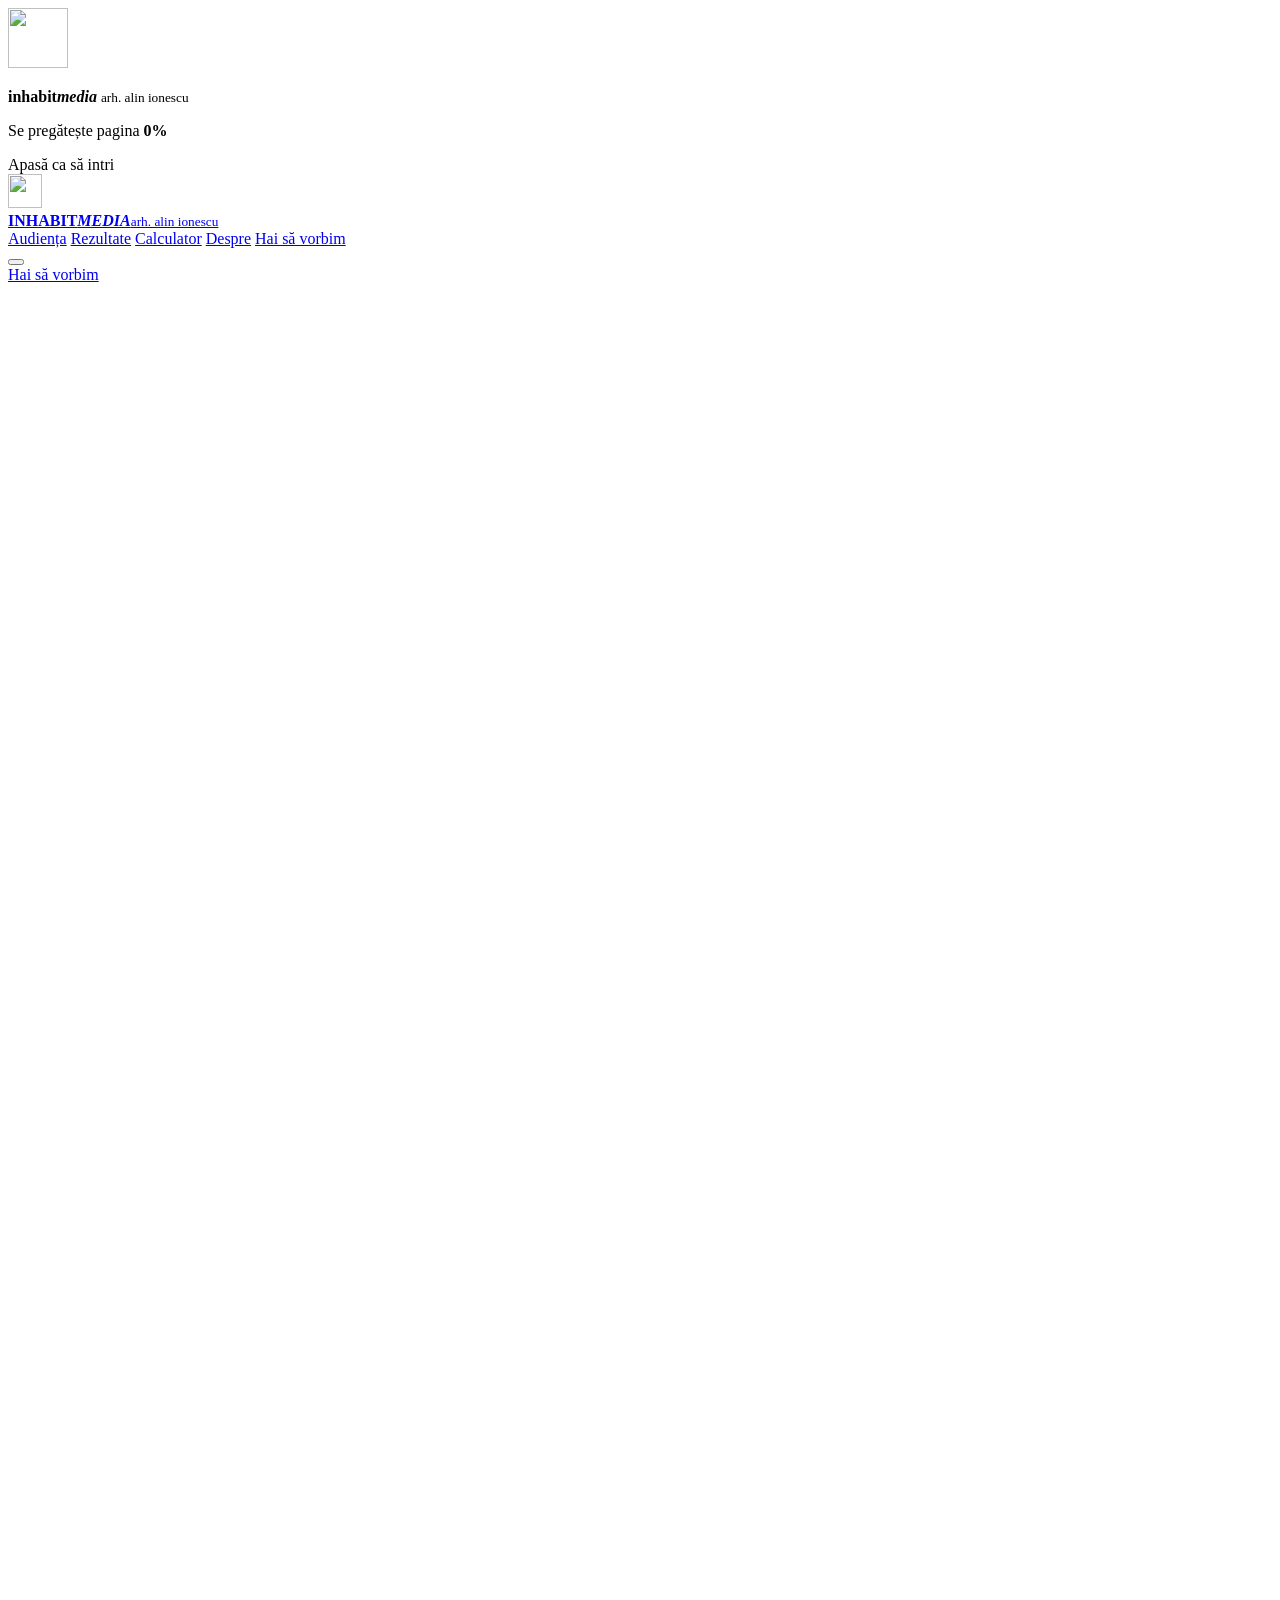
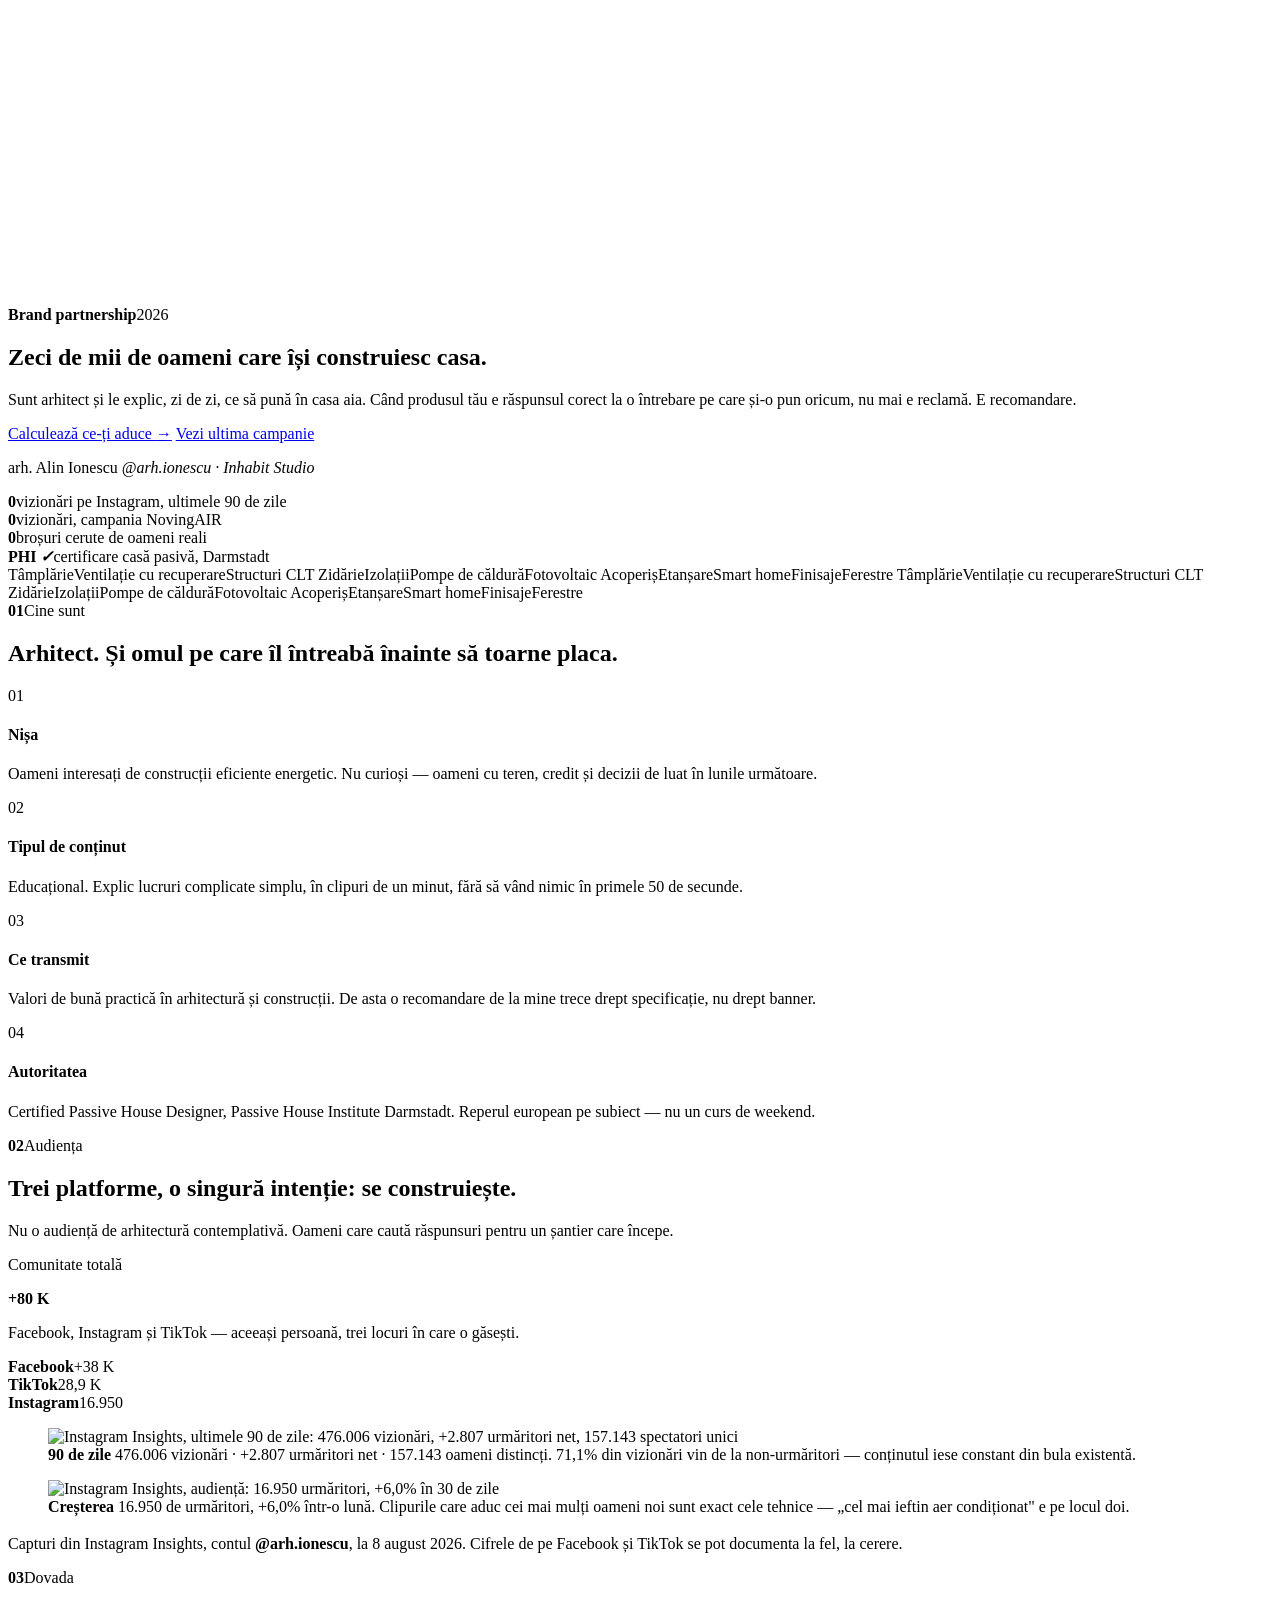
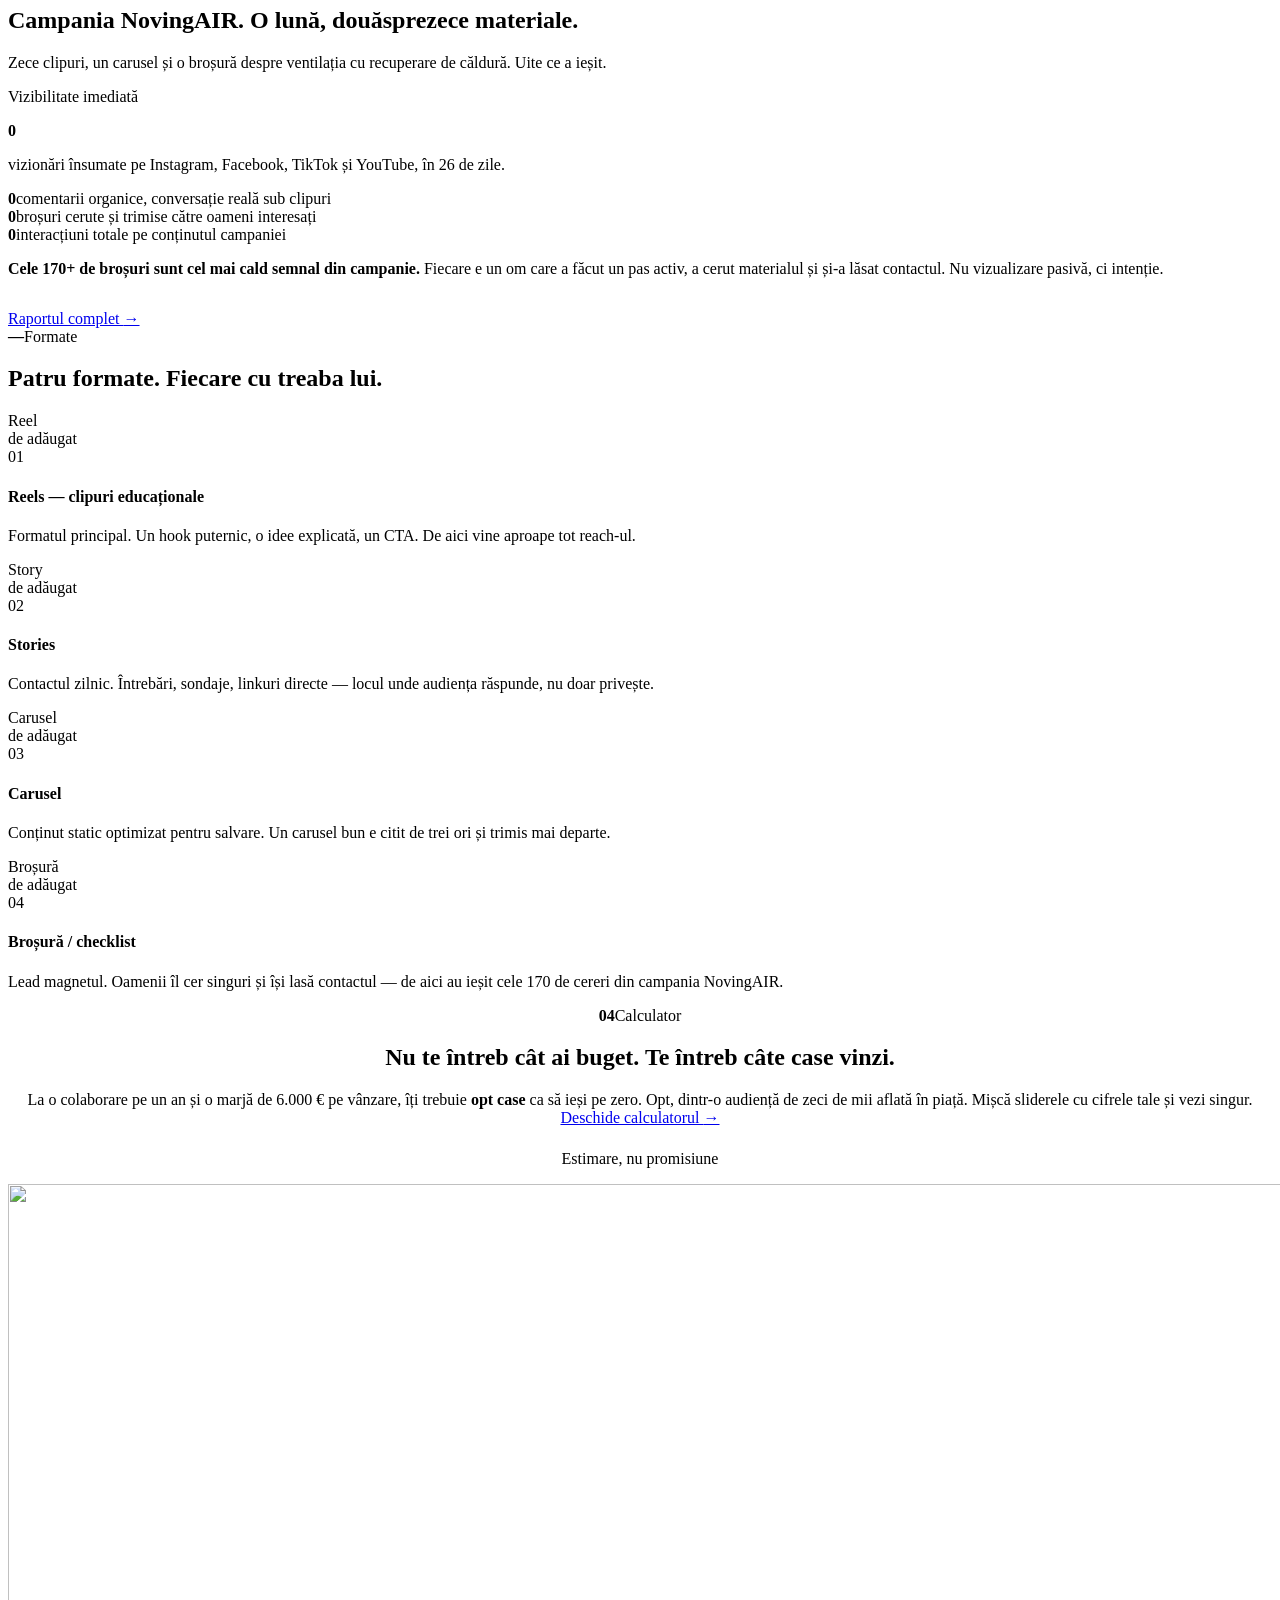
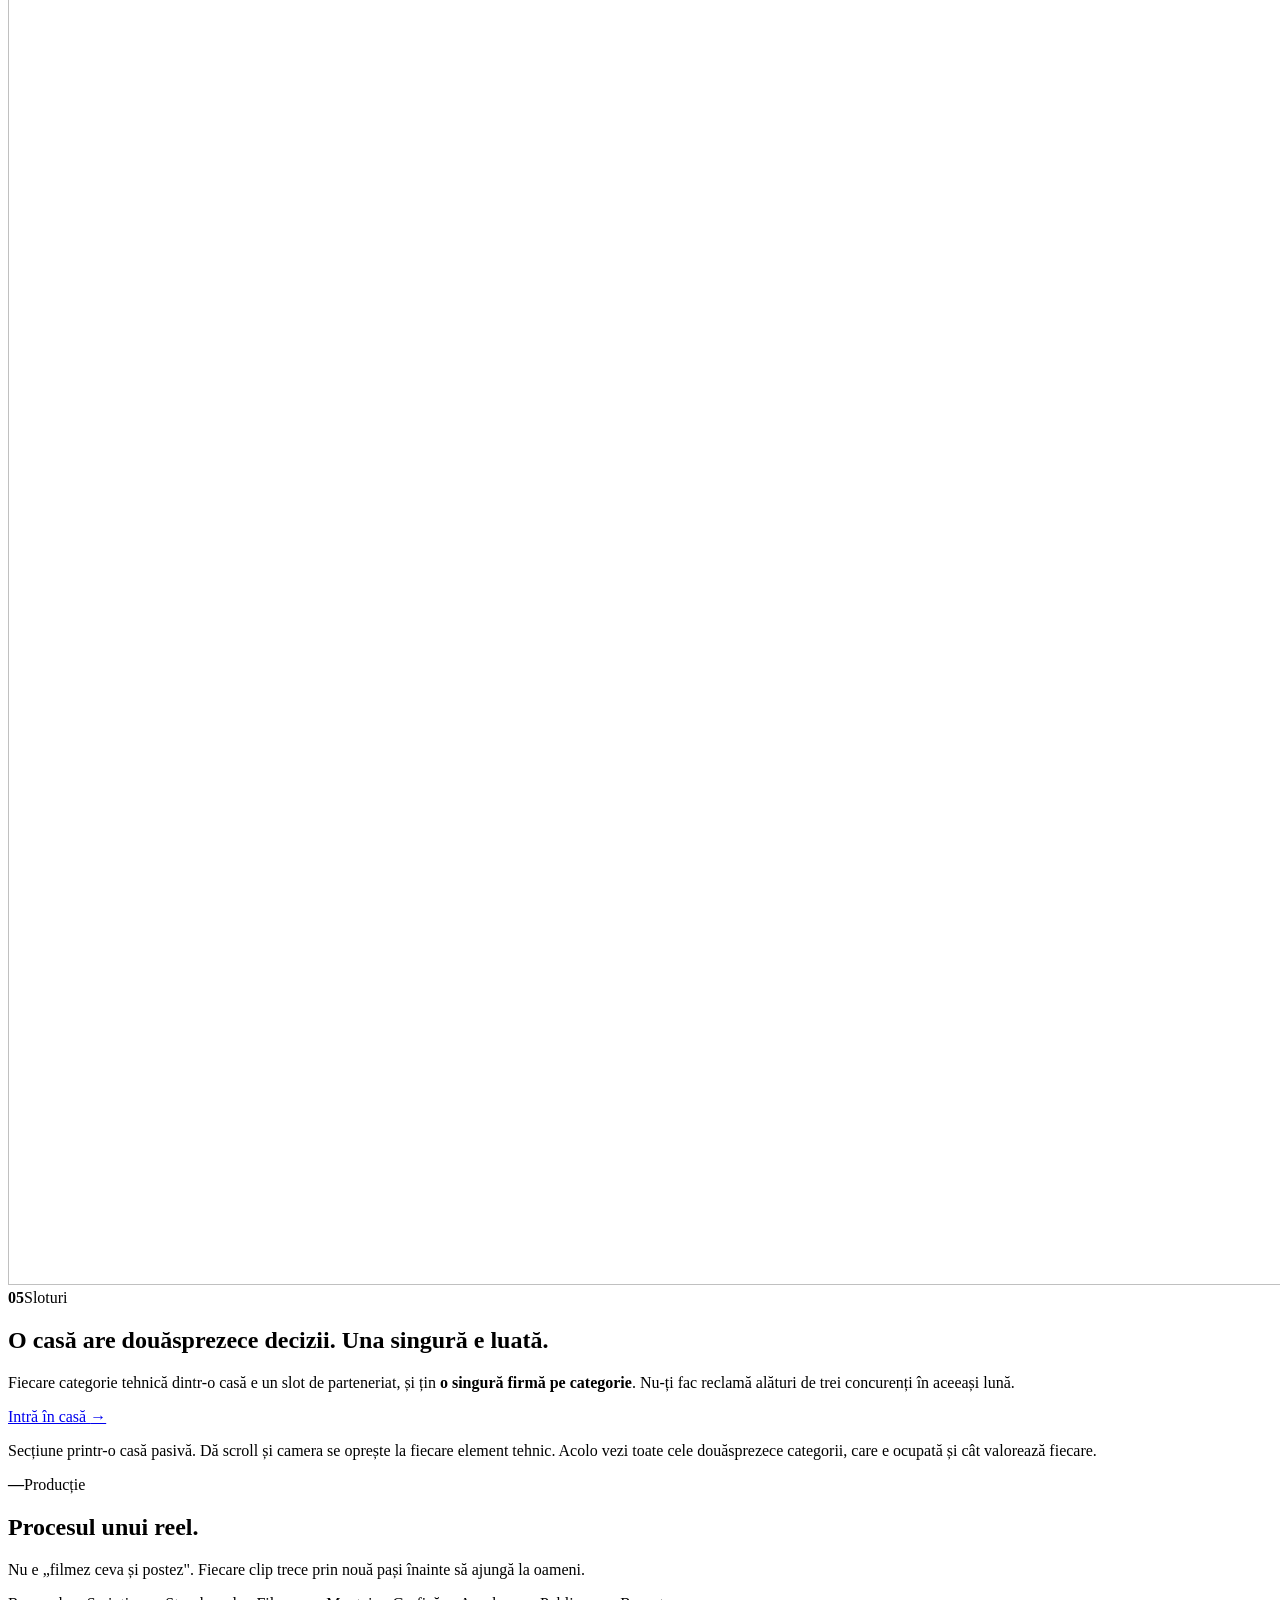
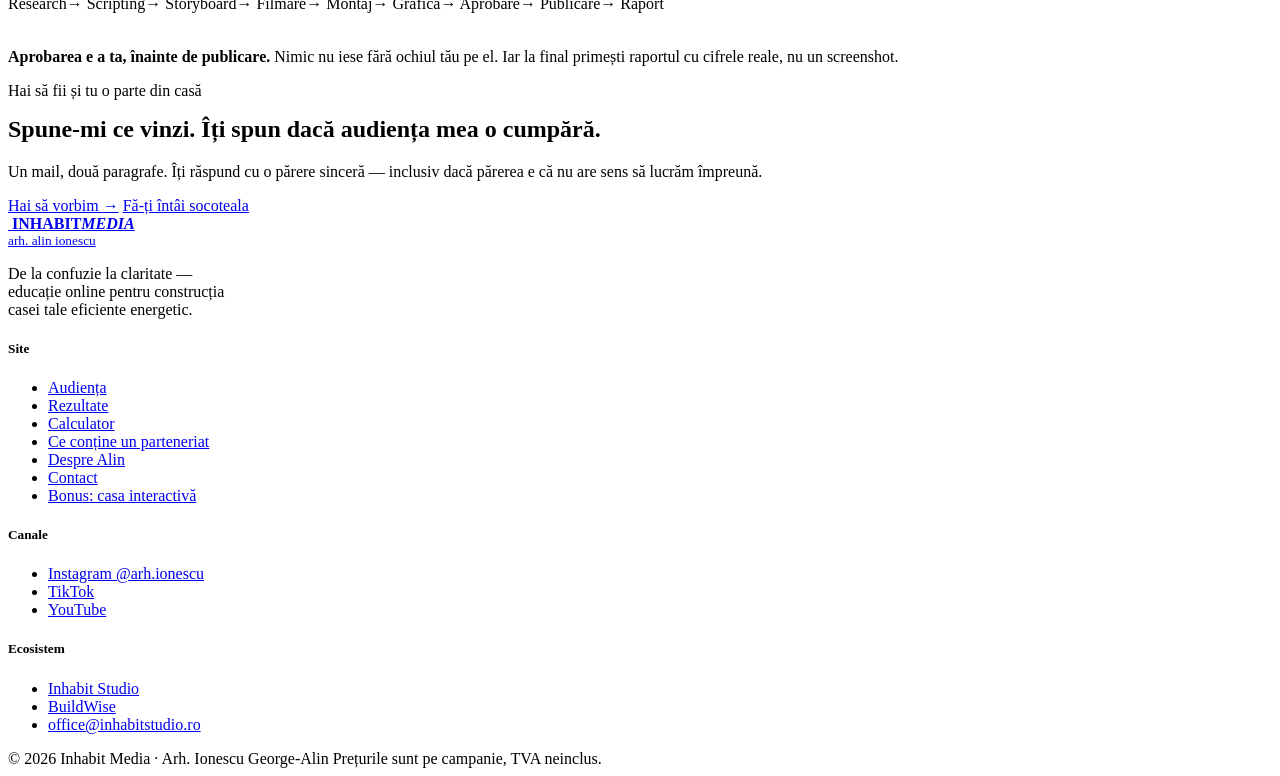
==== index.html @ 2baa7f35 "Afară YouTube din graficul de audiență 300 de abonați într-un grafic cu zeci de mii, urmați de 27 de" ====
<!doctype html>
<html lang="ro" class="no-js">
<head>
<meta charset="utf-8">
<meta name="viewport" content="width=device-width, initial-scale=1">
<title>Inhabit Media — parteneriate de brand cu arh. Alin Ionescu</title>
<meta name="description" content="Zeci de mii de oameni care își construiesc casa acum. Sunt arhitect și le explic ce să pună în ea. Când produsul tău e răspunsul corect, nu mai e reclamă — e specificație.">
<meta name="theme-color" content="#0A0908">
<meta property="og:title" content="Inhabit Media — parteneriate de brand cu arh. Alin Ionescu">
<meta property="og:description" content="Campania NovingAIR: 154.900+ vizionări și 170+ broșuri cerute, într-o lună.">
<meta property="og:type" content="website">
<meta property="og:image" content="https://elod3.github.io/casa-care-vinde/assets/img/og.jpg">
<meta name="twitter:card" content="summary_large_image">
<link rel="icon" href="data:image/svg+xml,%3Csvg xmlns='http://www.w3.org/2000/svg' viewBox='0 0 32 32'%3E%3Crect width='32' height='32' rx='7' fill='%23E2B017'/%3E%3Cpath d='M7 15.5 16 8l9 7.5V25H7z' fill='none' stroke='%230A0F16' stroke-width='2.4' stroke-linejoin='round'/%3E%3C/svg%3E">
<link rel="preconnect" href="https://fonts.googleapis.com">
<link rel="preconnect" href="https://fonts.gstatic.com" crossorigin>
<link href="https://fonts.googleapis.com/css2?family=Poppins:wght@200;300;400;500;600;700;800&display=swap" rel="stylesheet">
<link rel="stylesheet" href="assets/css/style.css?v=16">
<script>document.documentElement.classList.remove('no-js');</script>
</head>
<body>

<!-- Ecran de încărcare. Stă peste o pagină care se încarcă normal dedesubt;
     nu amână nimic. Se arată o singură dată pe sesiune. -->
<div class="loader" id="loader" role="status" aria-live="polite">
  <div class="loader__grid" aria-hidden="true"></div>
  <div class="loader__glow" aria-hidden="true"></div>
  <div class="loader__inner">
    <img class="loader__mark" src="assets/img/inhabit-mark.png" alt="" width="60" height="60">
    <p class="loader__word">
      <b>inhabit<i>media</i></b>
      <small>arh. alin ionescu</small>
    </p>
    <div class="loader__bar" aria-hidden="true"><i></i></div>
    <p class="loader__meta">
      <span class="loader__step">Se pregătește pagina</span>
      <b class="loader__pct">0%</b>
    </p>
  </div>
  <span class="loader__skip" aria-hidden="true">Apasă ca să intri</span>
</div>

<div class="atmos" aria-hidden="true"></div>
<div class="progress" aria-hidden="true"></div>

<header class="nav" id="nav">
  <div class="nav__inner">
    <a class="brand brand--mark" href="index.html" aria-label="Inhabit Media — acasă">
      <img src="assets/img/inhabit-mark.png" alt="" width="34" height="34">
    </a>

    <div class="nav__bar">
      <a class="nav__word" href="index.html">
        <b>INHABIT<i>MEDIA</i></b><small>arh. alin ionescu</small>
      </a>
      <nav class="nav__links" id="navLinks">
      <a href="#audienta">Audiența</a>
      <a href="rezultate.html">Rezultate</a>
      <a href="calculator.html">Calculator</a>
      <a href="despre.html">Despre</a>
        <a class="btn btn--dark nav__cta-m" href="contact.html">Hai să vorbim</a>
      </nav>
      <button class="nav__toggle" id="navToggle" aria-label="Meniu" aria-expanded="false" aria-controls="navLinks">
        <span></span><span></span><span></span>
      </button>
    </div>

    <a class="btn btn--primary nav__cta" href="contact.html">Hai să vorbim</a>
  </div>
</header>

<main>

<!-- ================= HERO ================= -->
<section class="hero">
  <!-- Fotografia lui Alin, developată din DSC00847.ARW (Sony A7III, 3968x2648).
       Decupajul portret intră sub 980 px, la înălțime nativă (1986x2648).

       `sizes` e mai mare decât lățimea reală, intenționat. Browserul socotește
       de câți pixeli e nevoie din lățimea la care se așază imaginea, dar
       `object-fit: cover` o mărește peste asta: un cadru 3:4 într-un ecran de
       telefon e limitat de înălțime, deci ajunge lat cât 0,75 din înălțimea
       ecranului — vreo 1,65 ori lățimea lui. Plus zoom-ul lent de 1,12.
       Cu `sizes="100vw"`, browserul alege o variantă de două ori prea mică și
       poza iese pixelată exact pe telefon.

       Dacă apare assets/video/hero.mp4, videoul se suprapune peste imagine. -->
  <div class="hero__media" aria-hidden="true">
    <picture data-parallax="70">
      <source media="(max-width: 980px)" type="image/webp" sizes="175vw"
              srcset="assets/img/hero/alin-hero-portrait-1200.webp 1200w, assets/img/hero/alin-hero-portrait-1600.webp 1600w, assets/img/hero/alin-hero-portrait-1986.webp 1986w">
      <source media="(max-width: 980px)" sizes="175vw"
              srcset="assets/img/hero/alin-hero-portrait-1200.jpg 1200w, assets/img/hero/alin-hero-portrait-1600.jpg 1600w, assets/img/hero/alin-hero-portrait-1986.jpg 1986w">
      <source type="image/webp" sizes="112vw"
              srcset="assets/img/hero/alin-hero-1600.webp 1600w, assets/img/hero/alin-hero-2400.webp 2400w, assets/img/hero/alin-hero-3200.webp 3200w">
      <source sizes="112vw"
              srcset="assets/img/hero/alin-hero-1600.jpg 1600w, assets/img/hero/alin-hero-2400.jpg 2400w, assets/img/hero/alin-hero-3200.jpg 3200w">
      <img src="assets/img/hero/alin-hero-1600.jpg" alt="" width="2400" height="1602" fetchpriority="high" decoding="async">
    </picture>
  </div>
  <div class="hero__scrim" aria-hidden="true"></div>
  <div class="blueprint" aria-hidden="true"></div>
  <div class="glow glow--tl" aria-hidden="true"></div>

  <div class="wrap">
    <div class="hero__grid">
      <div>
        <p class="slate" data-reveal><b>Brand partnership</b><i></i>2026</p>
        <h1 class="display" data-reveal style="--d:70ms">
          Zeci de mii de oameni <span>care își</span> construiesc <span class="hl">casa.</span>
        </h1>
        <p class="lead hero__lead" data-reveal style="--d:140ms">
          Sunt arhitect și le explic, zi de zi, ce să pună în casa aia. Când produsul
          tău e răspunsul corect la o întrebare pe care și-o pun oricum, nu mai e reclamă.
          E recomandare.
        </p>
        <div class="hero__cta" data-reveal style="--d:210ms">
          <a class="btn btn--primary" href="calculator.html">Calculează ce-ți aduce <span class="btn__a">→</span></a>
          <a class="btn btn--ghost" href="rezultate.html">Vezi ultima campanie</a>
          <!-- Semnătura stă pe rândul butoanelor, nu sub el: pe un laptop de
               800 px altfel împinge fâșia de cifre sub linia de plutire. -->
          <p class="hero__sign">
            <span>arh. Alin Ionescu</span>
            <em>@arh.ionescu · Inhabit Studio</em>
          </p>
        </div>
      </div>
    </div>

    <!-- Cifrele Instagram sunt citite din Insights, 08.08.2026 (vezi capturile
         din assets/img/proof/). Restul vin din raportul NovingAIR. -->
    <div class="figures rail" data-drift="1" data-reveal style="--d:340ms">
      <div><b data-count="476006">0</b><span>vizionări pe Instagram, ultimele 90 de zile</span></div>
      <div><b data-count="154900" data-suffix="+">0</b><span>vizionări, campania NovingAIR</span></div>
      <div><b data-count="170" data-suffix="+">0</b><span>broșuri cerute de oameni reali</span></div>
      <div><b>PHI<i> ✓</i></b><span>certificare casă pasivă, Darmstadt</span></div>
    </div>
  </div>

</section>

<!-- ================= BANDA DE CATEGORII ================= -->
<div class="marquee" data-loop aria-hidden="true">
  <div class="marquee__track">
    <span>Tâmplărie<span></span></span><span>Ventilație cu recuperare</span><span>Structuri CLT</span>
    <span>Zidărie</span><span>Izolații</span><span>Pompe de căldură</span><span>Fotovoltaic</span>
    <span>Acoperiș</span><span>Etanșare</span><span>Smart home</span><span>Finisaje</span><span>Ferestre</span>
    <span>Tâmplărie</span><span>Ventilație cu recuperare</span><span>Structuri CLT</span>
    <span>Zidărie</span><span>Izolații</span><span>Pompe de căldură</span><span>Fotovoltaic</span>
    <span>Acoperiș</span><span>Etanșare</span><span>Smart home</span><span>Finisaje</span><span>Ferestre</span>
  </div>
</div>

<!-- ================= 01 · CINE SUNT ================= -->
<section class="section" id="cine">
  <div class="glow glow--br" aria-hidden="true"></div>
  <div class="wrap">
    <div class="section-head">
      <span class="slate" data-reveal><b>01</b><i></i>Cine sunt</span>
      <h2 data-reveal style="--d:60ms">Arhitect. <span>Și omul pe care îl întreabă înainte să toarne placa.</span></h2>
    </div>

    <div class="cards rail" data-drift="1">
      <article class="card" data-reveal>
        <span class="card__n">01</span>
        <h4>Nișa</h4>
        <p>Oameni interesați de construcții eficiente energetic. Nu curioși — oameni
          cu teren, credit și decizii de luat în lunile următoare.</p>
      </article>
      <article class="card" data-reveal style="--d:70ms">
        <span class="card__n">02</span>
        <h4>Tipul de conținut</h4>
        <p>Educațional. Explic lucruri complicate simplu, în clipuri de un minut,
          fără să vând nimic în primele 50 de secunde.</p>
      </article>
      <article class="card" data-reveal style="--d:140ms">
        <span class="card__n">03</span>
        <h4>Ce transmit</h4>
        <p>Valori de bună practică în arhitectură și construcții. De asta o
          recomandare de la mine trece drept specificație, nu drept banner.</p>
      </article>
      <article class="card" data-reveal style="--d:210ms">
        <span class="card__n">04</span>
        <h4>Autoritatea</h4>
        <p>Certified Passive House Designer, Passive House Institute Darmstadt.
          Reperul european pe subiect — nu un curs de weekend.</p>
      </article>
    </div>
  </div>
</section>

<!-- ================= 02 · AUDIENȚA ================= -->
<section class="section section--lit" data-nav="light" id="audienta">
  <div class="blob blob--tl" aria-hidden="true"></div>
  <div class="wrap">
    <div class="section-head">
      <span class="slate" data-reveal><b>02</b><i></i>Audiența</span>
      <h2 data-reveal style="--d:60ms">Trei platforme, <span>o singură intenție:</span> se construiește.</h2>
      <p class="lead" data-reveal style="--d:120ms">
        Nu o audiență de arhitectură contemplativă. Oameni care caută răspunsuri
        pentru un șantier care începe.
      </p>
    </div>

    <div class="split">
      <div class="stat-hero" data-reveal>
        <p class="micro">Comunitate totală</p>
        <!-- ⚠ Cifră de confirmat din Insights înainte de a fi trimisă unui brand -->
        <b>+80 K<i></i></b>
        <p>Facebook, Instagram și TikTok — aceeași persoană,
          trei locuri în care o găsești.</p>
      </div>

      <div class="bars" data-reveal style="--d:80ms">
        <div class="bar">
          <div class="bar__top"><b>Facebook</b><span>+38 K</span></div>
          <div class="bar__track"><i class="bar__fill" style="--w:100%"></i></div>
        </div>
        <div class="bar">
          <div class="bar__top"><b>TikTok</b><span>28,9 K</span></div>
          <div class="bar__track"><i class="bar__fill" style="--w:76%"></i></div>
        </div>
        <div class="bar">
          <div class="bar__top"><b>Instagram</b><span>16.950</span></div>
          <div class="bar__track"><i class="bar__fill" style="--w:43%"></i></div>
        </div>
      </div>
    </div>

    <!-- Capturile din Instagram Insights, decupate de bara de status a
         telefonului. Sunt aici ca dovadă: orice cifră de mai sus se poate
         verifica în ele. De reînnoit când se schimbă perioada. -->
    <div class="proof rail" data-drift="-1" data-reveal style="--d:140ms">
      <figure class="proof__item">
        <div class="proof__shot"><img src="assets/img/proof/ig-overview-90z.jpg" alt="Instagram Insights, ultimele 90 de zile: 476.006 vizionări, +2.807 urmăritori net, 157.143 spectatori unici" width="946" height="1885" loading="lazy" decoding="async"></div>
        <figcaption>
          <b>90 de zile</b>
          <span>476.006 vizionări · +2.807 urmăritori net · 157.143 oameni distincți.
            71,1% din vizionări vin de la non-urmăritori — conținutul iese constant
            din bula existentă.</span>
        </figcaption>
      </figure>
      <figure class="proof__item">
        <div class="proof__shot"><img src="assets/img/proof/ig-audienta-30z.jpg" alt="Instagram Insights, audiență: 16.950 urmăritori, +6,0% în 30 de zile" width="946" height="1885" loading="lazy" decoding="async"></div>
        <figcaption>
          <b>Creșterea</b>
          <span>16.950 de urmăritori, +6,0% într-o lună. Clipurile care aduc cei
            mai mulți oameni noi sunt exact cele tehnice — „cel mai ieftin aer
            condiționat" e pe locul doi.</span>
        </figcaption>
      </figure>
    </div>
    <p class="note" data-reveal style="--d:200ms; margin-top:1.2rem">
      Capturi din Instagram Insights, contul <b>@arh.ionescu</b>, la 8 august 2026.
      Cifrele de pe Facebook și TikTok se pot documenta la fel, la cerere.
    </p>
  </div>
</section>

<!-- ================= 03 · DOVADA ================= -->
<section class="section">
  <div class="glow glow--c" aria-hidden="true"></div>
  <div class="wrap">
    <div class="section-head">
      <span class="slate" data-reveal><b>03</b><i></i>Dovada</span>
      <h2 data-reveal style="--d:60ms">Campania NovingAIR. <span>O lună, douăsprezece materiale.</span></h2>
      <p class="lead" data-reveal style="--d:120ms">
        Zece clipuri, un carusel și o broșură despre ventilația cu recuperare de
        căldură. Uite ce a ieșit.
      </p>
    </div>

    <div class="split" style="margin-bottom:1rem">
      <div class="stat-hero" data-reveal>
        <p class="micro" style="color:var(--yellow)">Vizibilitate imediată</p>
        <b data-count="154900" data-suffix="+">0</b>
        <p>vizionări însumate pe Instagram, Facebook, TikTok și YouTube, în 26 de zile.</p>
      </div>
      <!-- Teanc de cărți: cifrele campaniei stau una peste alta, iar la fiecare
           patru secunde cea din față trece în spate. Ocupă locul uneia singure
           și obligă ochiul să aștepte următoarea. Fără JS rămân stivuite și
           vizibile — .deck le desface în listă simplă. -->
      <div class="deck" data-deck data-reveal style="--d:80ms">
        <div class="deck__card"><b data-count="360" data-suffix="+">0</b><span>comentarii organice, conversație reală sub clipuri</span></div>
        <div class="deck__card"><b data-count="170" data-suffix="+">0</b><span>broșuri cerute și trimise către oameni interesați</span></div>
        <div class="deck__card"><b data-count="3700" data-suffix="+">0</b><span>interacțiuni totale pe conținutul campaniei</span></div>
        <div class="deck__dots" aria-hidden="true"></div>
      </div>
    </div>

    <p class="note" data-reveal>
      <b>Cele 170+ de broșuri sunt cel mai cald semnal din campanie.</b> Fiecare e un
      om care a făcut un pas activ, a cerut materialul și și-a lăsat contactul.
      Nu vizualizare pasivă, ci intenție.
    </p>

    <div style="margin-top:2rem" data-reveal>
      <a class="btn btn--primary" href="rezultate.html">Raportul complet <span class="btn__a">→</span></a>
    </div>
  </div>
</section>

<!-- ================= FORMATE ================= -->
<section class="section section--mist section--edge">
  <div class="wrap">
    <div class="section-head">
      <span class="slate" data-reveal><b>—</b><i></i>Formate</span>
      <h2 data-reveal style="--d:60ms">Patru formate. <span>Fiecare cu treaba lui.</span></h2>
    </div>

    <!-- Fiecare format e o pereche: ecranul și explicația lui, nu două liste
         separate pe care trebuie să le potrivești din ochi. La scroll, ecranul
         coboară de sus și textul urcă de jos, iar cele două se întâlnesc.
         Pune assets/video/reel-1.mp4 … reel-4.mp4 și înlocuiește .phone__empty
         cu <video autoplay muted loop playsinline>. -->
    <div class="formats">
      <article class="format">
        <div class="phone" data-reveal="down"><div class="phone__empty">Reel<br>de adăugat</div></div>
        <div class="format__body" data-reveal="up">
          <span class="format__n">01</span>
          <h4>Reels — clipuri educaționale</h4>
          <p>Formatul principal. Un hook puternic, o idee explicată, un CTA.
            De aici vine aproape tot reach-ul.</p>
        </div>
      </article>

      <article class="format format--flip">
        <div class="phone" data-reveal="down"><div class="phone__empty">Story<br>de adăugat</div></div>
        <div class="format__body" data-reveal="up">
          <span class="format__n">02</span>
          <h4>Stories</h4>
          <p>Contactul zilnic. Întrebări, sondaje, linkuri directe — locul unde
            audiența răspunde, nu doar privește.</p>
        </div>
      </article>

      <article class="format">
        <div class="phone" data-reveal="down"><div class="phone__empty">Carusel<br>de adăugat</div></div>
        <div class="format__body" data-reveal="up">
          <span class="format__n">03</span>
          <h4>Carusel</h4>
          <p>Conținut static optimizat pentru salvare. Un carusel bun e citit
            de trei ori și trimis mai departe.</p>
        </div>
      </article>

      <article class="format format--flip">
        <div class="phone" data-reveal="down"><div class="phone__empty">Broșură<br>de adăugat</div></div>
        <div class="format__body" data-reveal="up">
          <span class="format__n">04</span>
          <h4>Broșură / checklist</h4>
          <p>Lead magnetul. Oamenii îl cer singuri și își lasă contactul — de
            aici au ieșit cele 170 de cereri din campania NovingAIR.</p>
        </div>
      </article>
    </div>
  </div>
</section>

<!-- ================= 04 · CALCULATORUL ================= -->
<section class="section section--lit" data-nav="light">
  <div class="blob blob--br" aria-hidden="true"></div>
  <div class="wrap wrap--narrow" style="text-align:center">
    <span class="slate" data-reveal style="justify-content:center"><b>04</b><i></i>Calculator</span>
    <h2 style="margin-top:1.2rem" data-reveal>
      Nu te întreb cât ai buget. <span>Te întreb</span> <span class="hl">câte case vinzi.</span>
    </h2>
    <p class="lead" style="margin:1.3rem auto 0" data-reveal>
      La o colaborare pe un an și o marjă de 6.000 € pe vânzare, îți trebuie
      <b style="color:var(--on-lit)">opt case</b> ca să ieși pe zero. Opt, dintr-o audiență
      de zeci de mii aflată în piață. Mișcă sliderele cu cifrele tale și vezi singur.
    </p>
    <div class="cta__row" data-reveal>
      <a class="btn btn--primary" href="calculator.html">Deschide calculatorul <span class="btn__a">→</span></a>
    </div>
    <p class="micro" style="margin-top:1.4rem" data-reveal>
      Estimare, nu promisiune
    </p>
  </div>
</section>

<!-- ================= 05 · CASA =================
     Doar casa și un buton. Lista celor douăsprezece categorii a plecat în
     casa.html: aici e invitația, acolo e inventarul. Imaginea e randată din
     SVG-ul din casa.html — dacă desenul se schimbă, se regenerează (README). -->
<section class="section section--casa">
  <div class="casa-bg" aria-hidden="true">
    <picture data-parallax="46">
      <source type="image/webp" srcset="assets/img/casa-preview.webp">
      <img src="assets/img/casa-preview.jpg" alt="" width="2600" height="1701" loading="lazy" decoding="async">
    </picture>
  </div>
  <div class="casa-bg__scrim" aria-hidden="true"></div>
  <div class="wrap">
    <div class="section-head">
      <span class="slate" data-reveal><b>05</b><i></i>Sloturi</span>
      <h2 data-reveal style="--d:60ms">O casă are <span>douăsprezece decizii.</span> Una singură e luată.</h2>
      <p class="lead" data-reveal style="--d:120ms">
        Fiecare categorie tehnică dintr-o casă e un slot de parteneriat, și țin
        <b style="color:var(--ink)">o singură firmă pe categorie</b>. Nu-ți fac reclamă
        alături de trei concurenți în aceeași lună.
      </p>
    </div>

    <div class="casa-cta" data-reveal>
      <a class="btn btn--primary" href="casa.html">Intră în casă <span class="btn__a">→</span></a>
      <p>Secțiune printr-o casă pasivă. Dă scroll și camera se oprește la fiecare
        element tehnic. Acolo vezi toate cele douăsprezece categorii, care e
        ocupată și cât valorează fiecare.</p>
    </div>
  </div>
</section>

<!-- ================= PROCES ================= -->
<section class="section">
  <div class="wrap">
    <div class="section-head">
      <span class="slate" data-reveal><b>—</b><i></i>Producție</span>
      <h2 data-reveal style="--d:60ms">Procesul <span>unui reel.</span></h2>
      <p class="lead" data-reveal style="--d:120ms">
        Nu e „filmez ceva și postez". Fiecare clip trece prin nouă pași înainte
        să ajungă la oameni.
      </p>
    </div>

    <div class="flow" data-reveal>
      <span class="flow__step">Research</span><span class="flow__sep">→</span>
      <span class="flow__step">Scripting</span><span class="flow__sep">→</span>
      <span class="flow__step">Storyboard</span><span class="flow__sep">→</span>
      <span class="flow__step">Filmare</span><span class="flow__sep">→</span>
      <span class="flow__step">Montaj</span><span class="flow__sep">→</span>
      <span class="flow__step">Grafică</span><span class="flow__sep">→</span>
      <span class="flow__step">Aprobare</span><span class="flow__sep">→</span>
      <span class="flow__step">Publicare</span><span class="flow__sep">→</span>
      <span class="flow__step flow__step--big">Raport</span>
    </div>

    <p class="note" style="margin-top:2.2rem" data-reveal>
      <b>Aprobarea e a ta, înainte de publicare.</b> Nimic nu iese fără ochiul
      tău pe el. Iar la final primești raportul cu cifrele reale, nu un screenshot.
    </p>
  </div>
</section>

<!-- ================= CTA ================= -->
<section class="section cta">
  <div class="wrap wrap--narrow">
    <span class="micro" data-reveal>Hai să fii și tu o parte din casă</span>
    <h2 style="margin-top:1rem" data-reveal>Spune-mi ce vinzi. <span>Îți spun dacă audiența mea o cumpără.</span></h2>
    <p style="margin-top:1.1rem" data-reveal>
      Un mail, două paragrafe. Îți răspund cu o părere sinceră — inclusiv dacă
      părerea e că nu are sens să lucrăm împreună.
    </p>
    <div class="cta__row" data-reveal>
      <a class="btn btn--dark" href="contact.html">Hai să vorbim <span class="btn__a">→</span></a>
      <a class="btn btn--ghost" href="calculator.html">Fă-ți întâi socoteala</a>
    </div>
  </div>
</section>

</main>

<footer class="footer">
  <div class="wrap">
    <div class="footer__top">
      <div>
        <a class="brand" href="index.html">
          <img src="assets/img/inhabit-mark.png" alt="" width="30">
          <span><b>INHABIT<i>MEDIA</i></b><small style="display:block">arh. alin ionescu</small></span>
        </a>
        <p style="margin-top:1rem;max-width:30ch">
          De la confuzie la claritate — educație online pentru construcția casei
          tale eficiente energetic.
        </p>
      </div>
      <div>
        <h5>Site</h5>
        <ul>
          <li><a href="index.html#audienta">Audiența</a></li>
          <li><a href="rezultate.html">Rezultate</a></li>
          <li><a href="calculator.html">Calculator</a></li>
          <li><a href="pachete.html">Ce conține un parteneriat</a></li>
          <li><a href="despre.html">Despre Alin</a></li>
          <li><a href="contact.html">Contact</a></li>
          <li><a href="casa.html">Bonus: casa interactivă</a></li>
        </ul>
      </div>
      <div>
        <h5>Canale</h5>
        <ul>
          <li><a href="https://instagram.com/arh.ionescu" target="_blank" rel="noopener">Instagram @arh.ionescu</a></li>
          <li><a href="https://tiktok.com/@arh.alin.ionescu" target="_blank" rel="noopener">TikTok</a></li>
          <li><a href="https://youtube.com/@arh.alinionescu" target="_blank" rel="noopener">YouTube</a></li>
        </ul>
      </div>
      <div>
        <h5>Ecosistem</h5>
        <ul>
          <li><a href="https://inhabitstudio.ro/" target="_blank" rel="noopener">Inhabit Studio</a></li>
          <li><a href="despre.html#buildwise">BuildWise</a></li>
          <li><a href="mailto:office@inhabitstudio.ro">office@inhabitstudio.ro</a></li>
        </ul>
      </div>
    </div>
    <div class="footer__bottom">
      <span>© <span id="year">2026</span> Inhabit Media · Arh. Ionescu George-Alin</span>
      <span>Prețurile sunt pe campanie, TVA neinclus.</span>
    </div>
  </div>
</footer>

<script src="assets/js/loader.js?v=2" defer></script>
<script src="assets/js/main.js?v=10" defer></script>
</body>
</html>
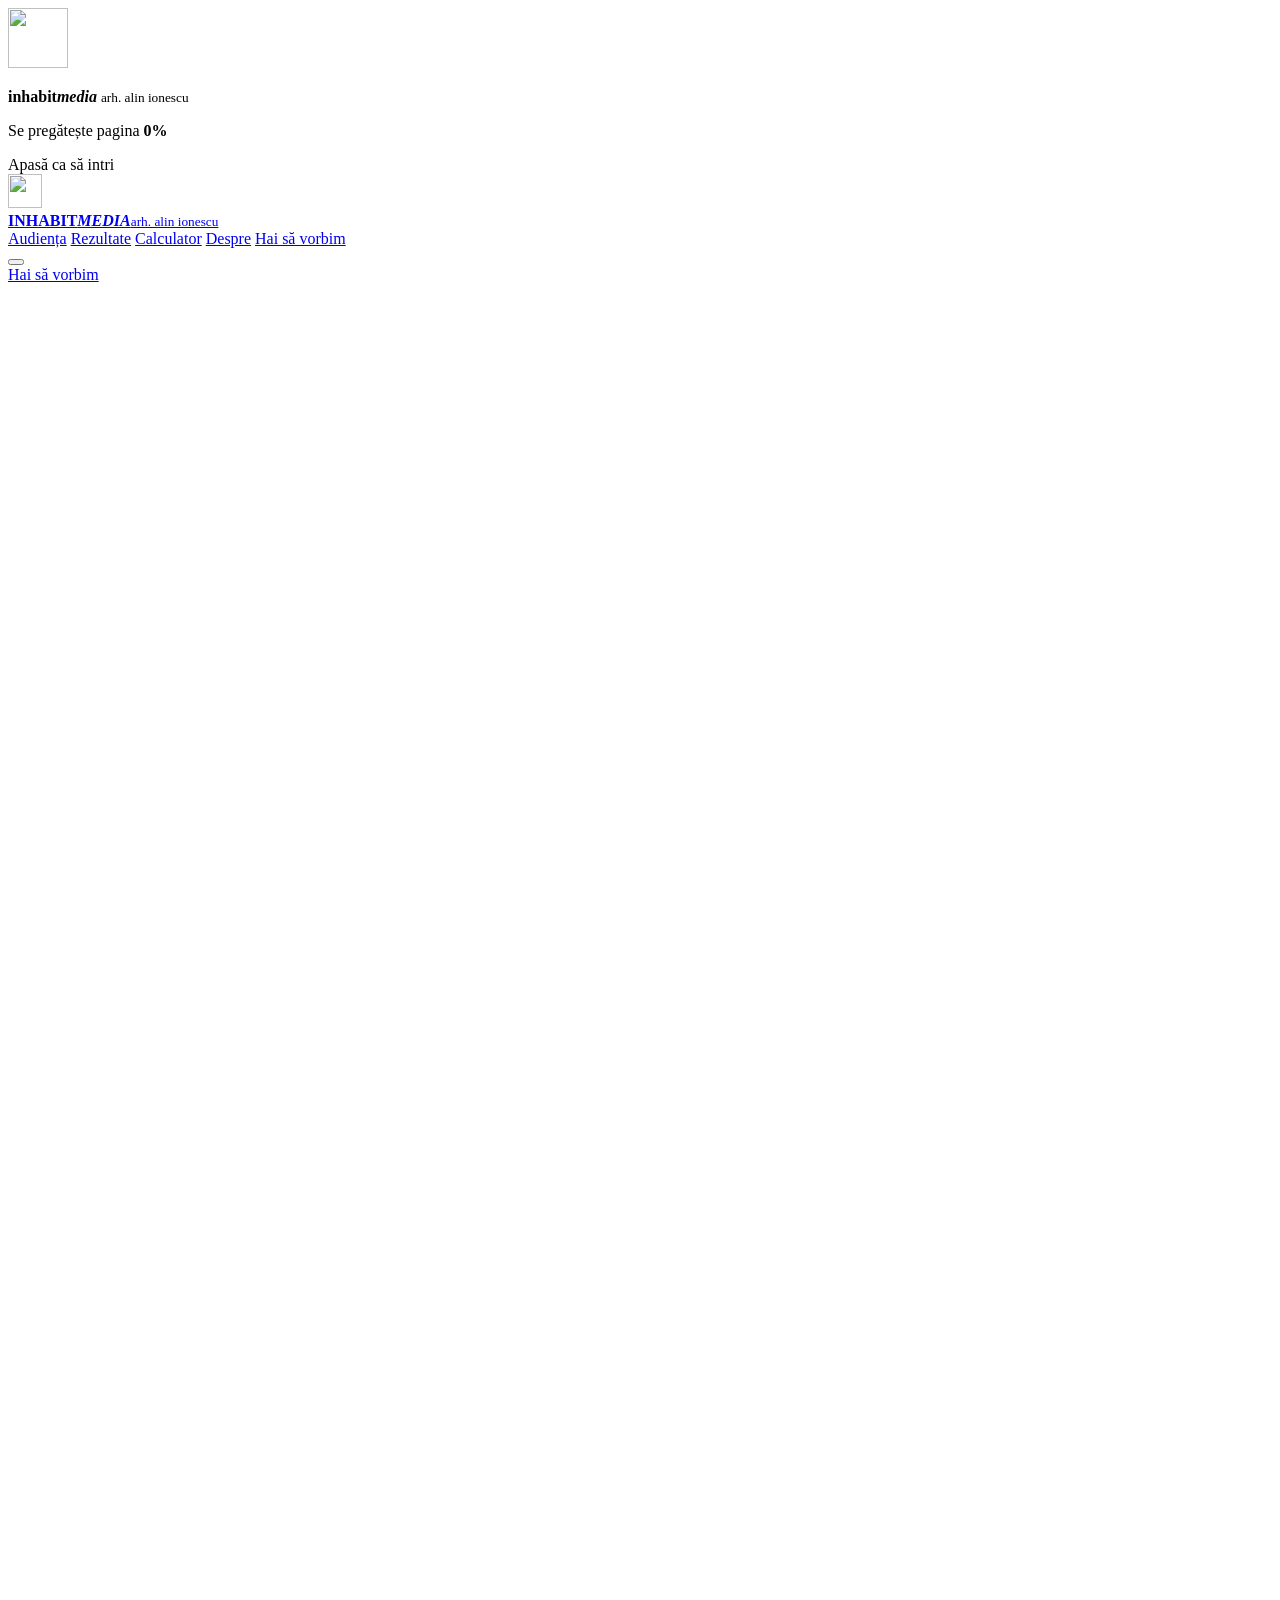
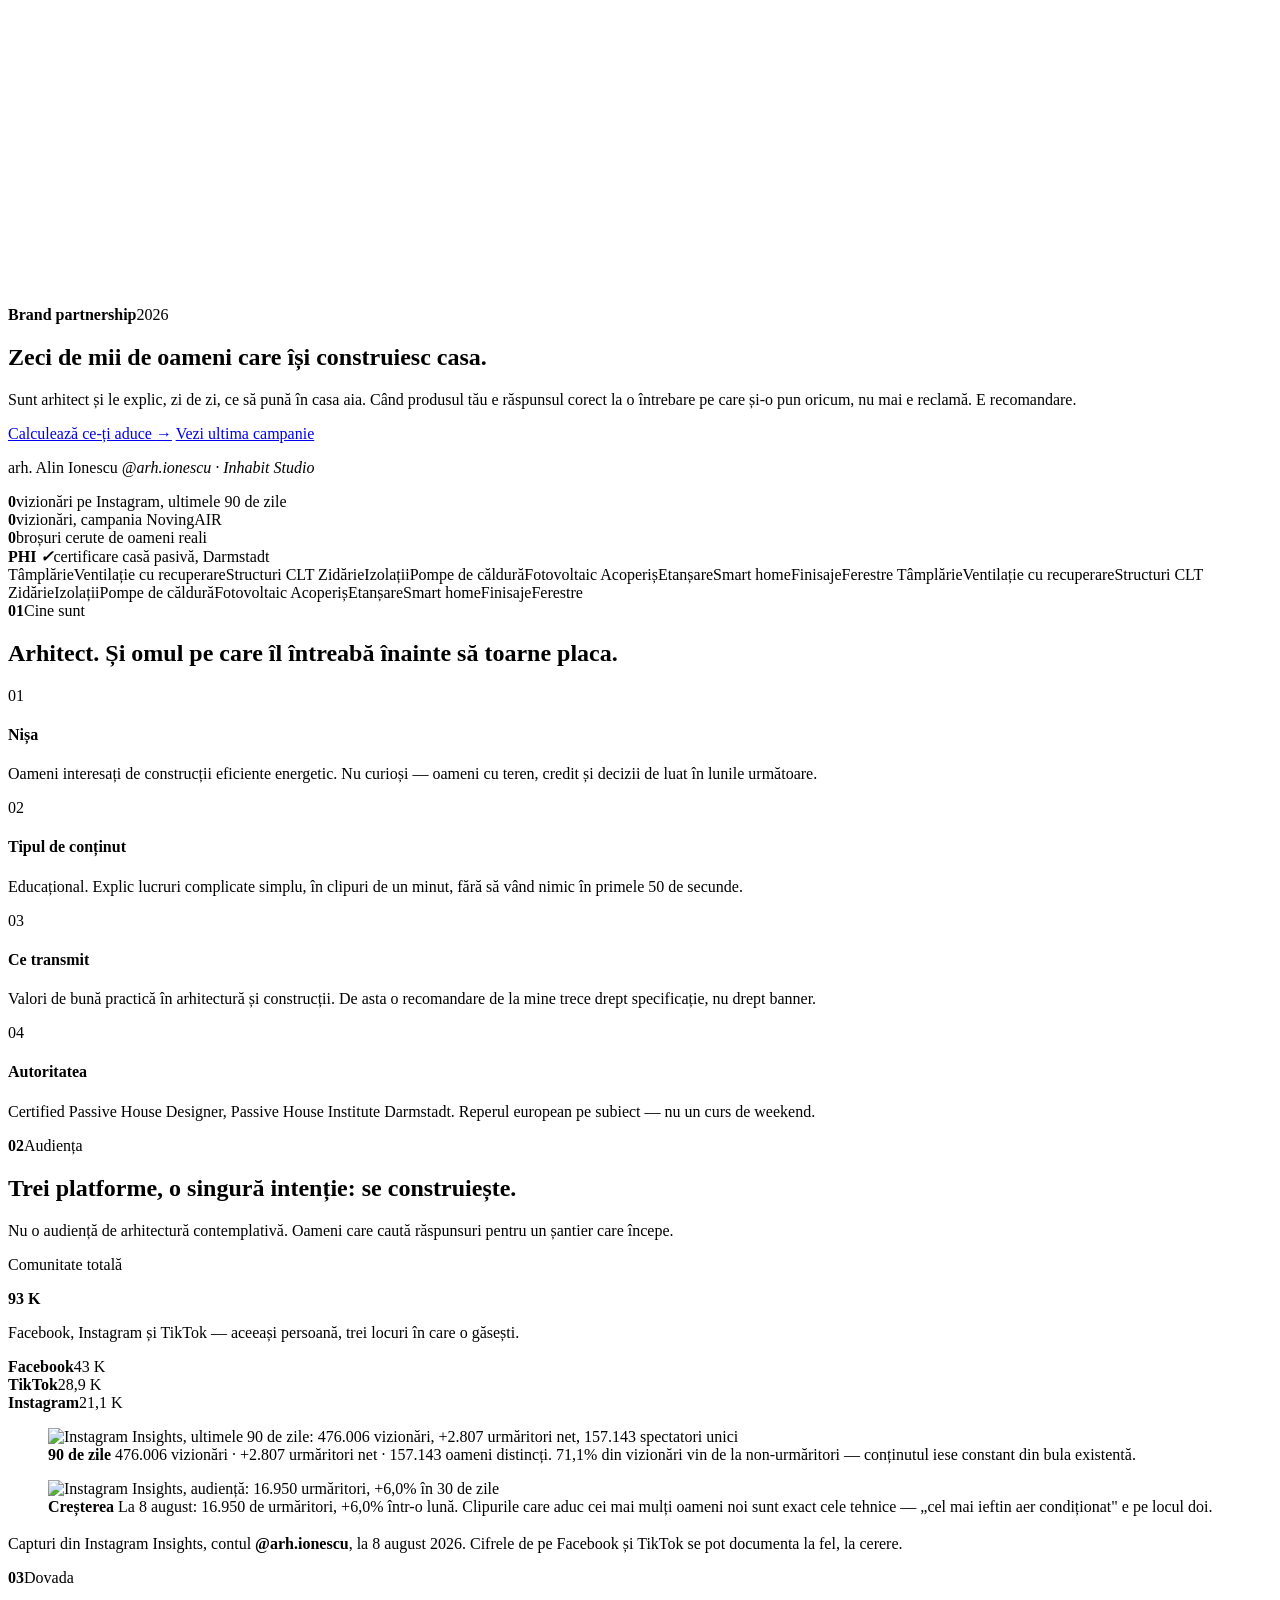
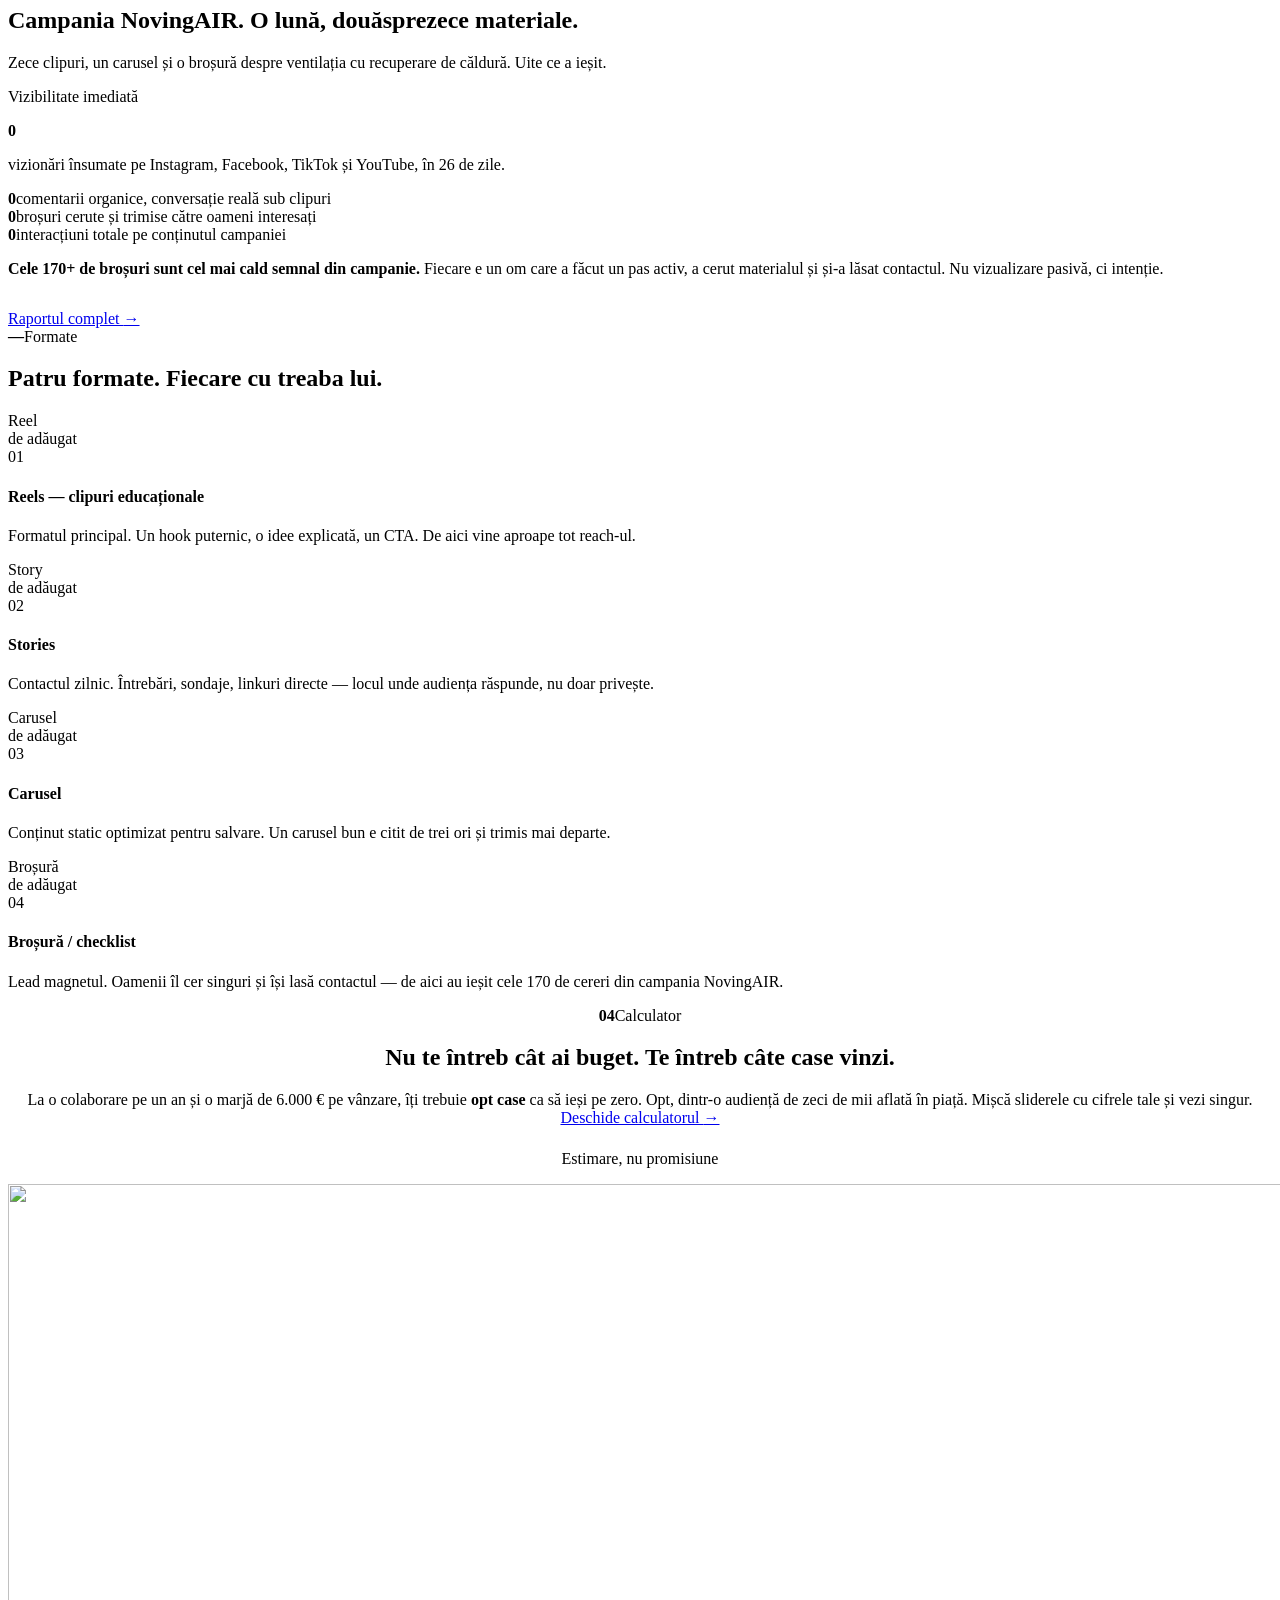
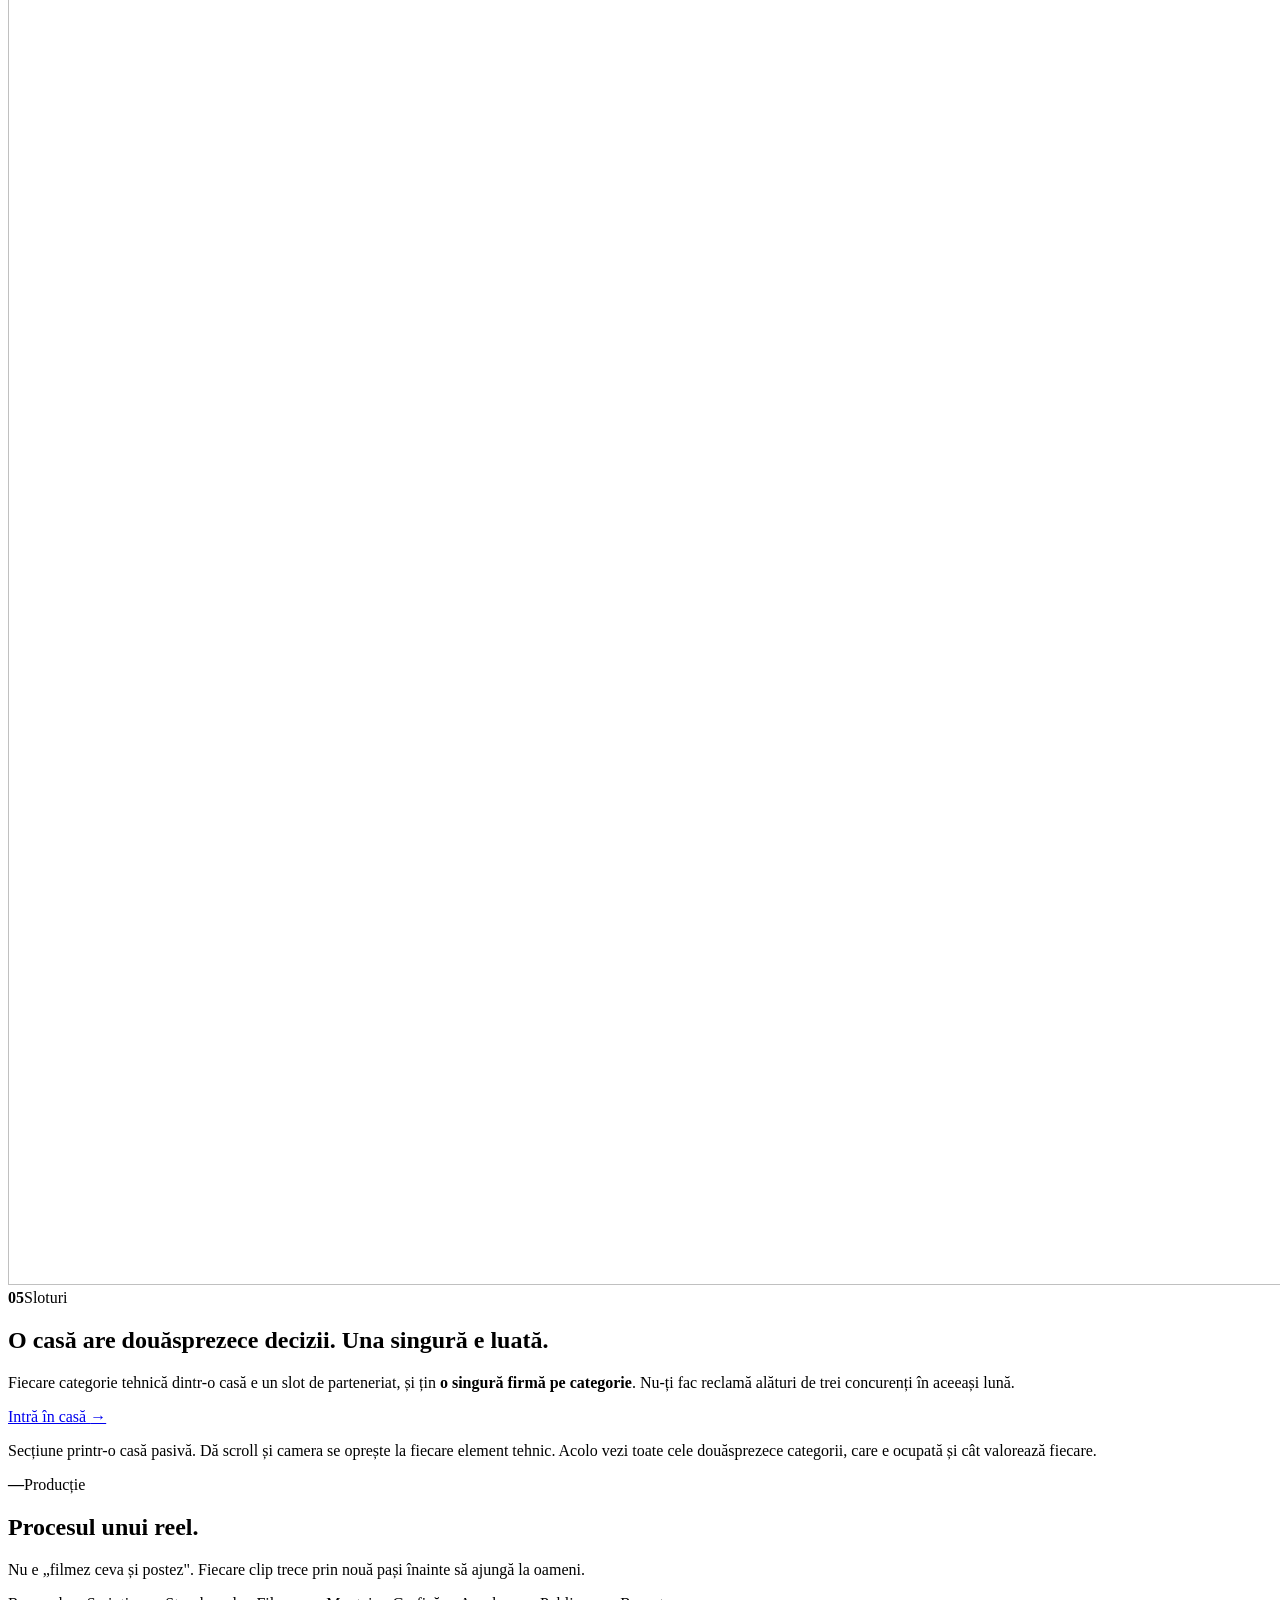
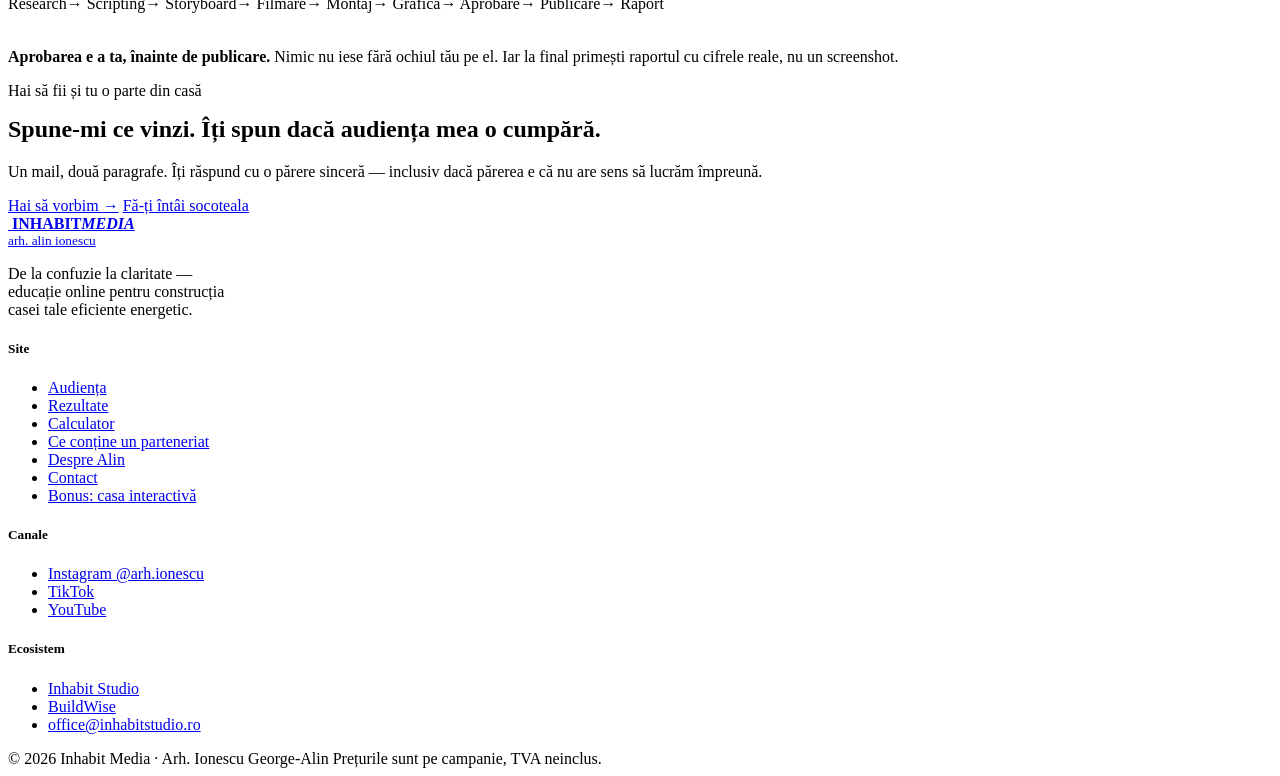
==== commit 6d60b21b: "Cifrele reale, din capturi de profil (26.08.2026) Facebook 43 K (cont cu bifă), TikTok 28,9 K, Insta" ====
--- a/index.html
+++ b/index.html
@@ -205,24 +205,25 @@
     <div class="split">
       <div class="stat-hero" data-reveal>
         <p class="micro">Comunitate totală</p>
-        <!-- ⚠ Cifră de confirmat din Insights înainte de a fi trimisă unui brand -->
-        <b>+80 K<i></i></b>
+        <!-- 43 K + 28,9 K + 21,1 K, din capturile de profil de la 26.08.2026.
+             Toate trei se pot dovedi cu un screenshot. -->
+        <b>93 K<i></i></b>
         <p>Facebook, Instagram și TikTok — aceeași persoană,
           trei locuri în care o găsești.</p>
       </div>
 
       <div class="bars" data-reveal style="--d:80ms">
         <div class="bar">
-          <div class="bar__top"><b>Facebook</b><span>+38 K</span></div>
+          <div class="bar__top"><b>Facebook</b><span>43 K</span></div>
           <div class="bar__track"><i class="bar__fill" style="--w:100%"></i></div>
         </div>
         <div class="bar">
           <div class="bar__top"><b>TikTok</b><span>28,9 K</span></div>
-          <div class="bar__track"><i class="bar__fill" style="--w:76%"></i></div>
+          <div class="bar__track"><i class="bar__fill" style="--w:67%"></i></div>
         </div>
         <div class="bar">
-          <div class="bar__top"><b>Instagram</b><span>16.950</span></div>
-          <div class="bar__track"><i class="bar__fill" style="--w:43%"></i></div>
+          <div class="bar__top"><b>Instagram</b><span>21,1 K</span></div>
+          <div class="bar__track"><i class="bar__fill" style="--w:49%"></i></div>
         </div>
       </div>
     </div>
@@ -244,9 +245,9 @@
         <div class="proof__shot"><img src="assets/img/proof/ig-audienta-30z.jpg" alt="Instagram Insights, audiență: 16.950 urmăritori, +6,0% în 30 de zile" width="946" height="1885" loading="lazy" decoding="async"></div>
         <figcaption>
           <b>Creșterea</b>
-          <span>16.950 de urmăritori, +6,0% într-o lună. Clipurile care aduc cei
-            mai mulți oameni noi sunt exact cele tehnice — „cel mai ieftin aer
-            condiționat" e pe locul doi.</span>
+          <span>La 8 august: 16.950 de urmăritori, +6,0% într-o lună. Clipurile
+            care aduc cei mai mulți oameni noi sunt exact cele tehnice — „cel mai
+            ieftin aer condiționat" e pe locul doi.</span>
         </figcaption>
       </figure>
     </div>
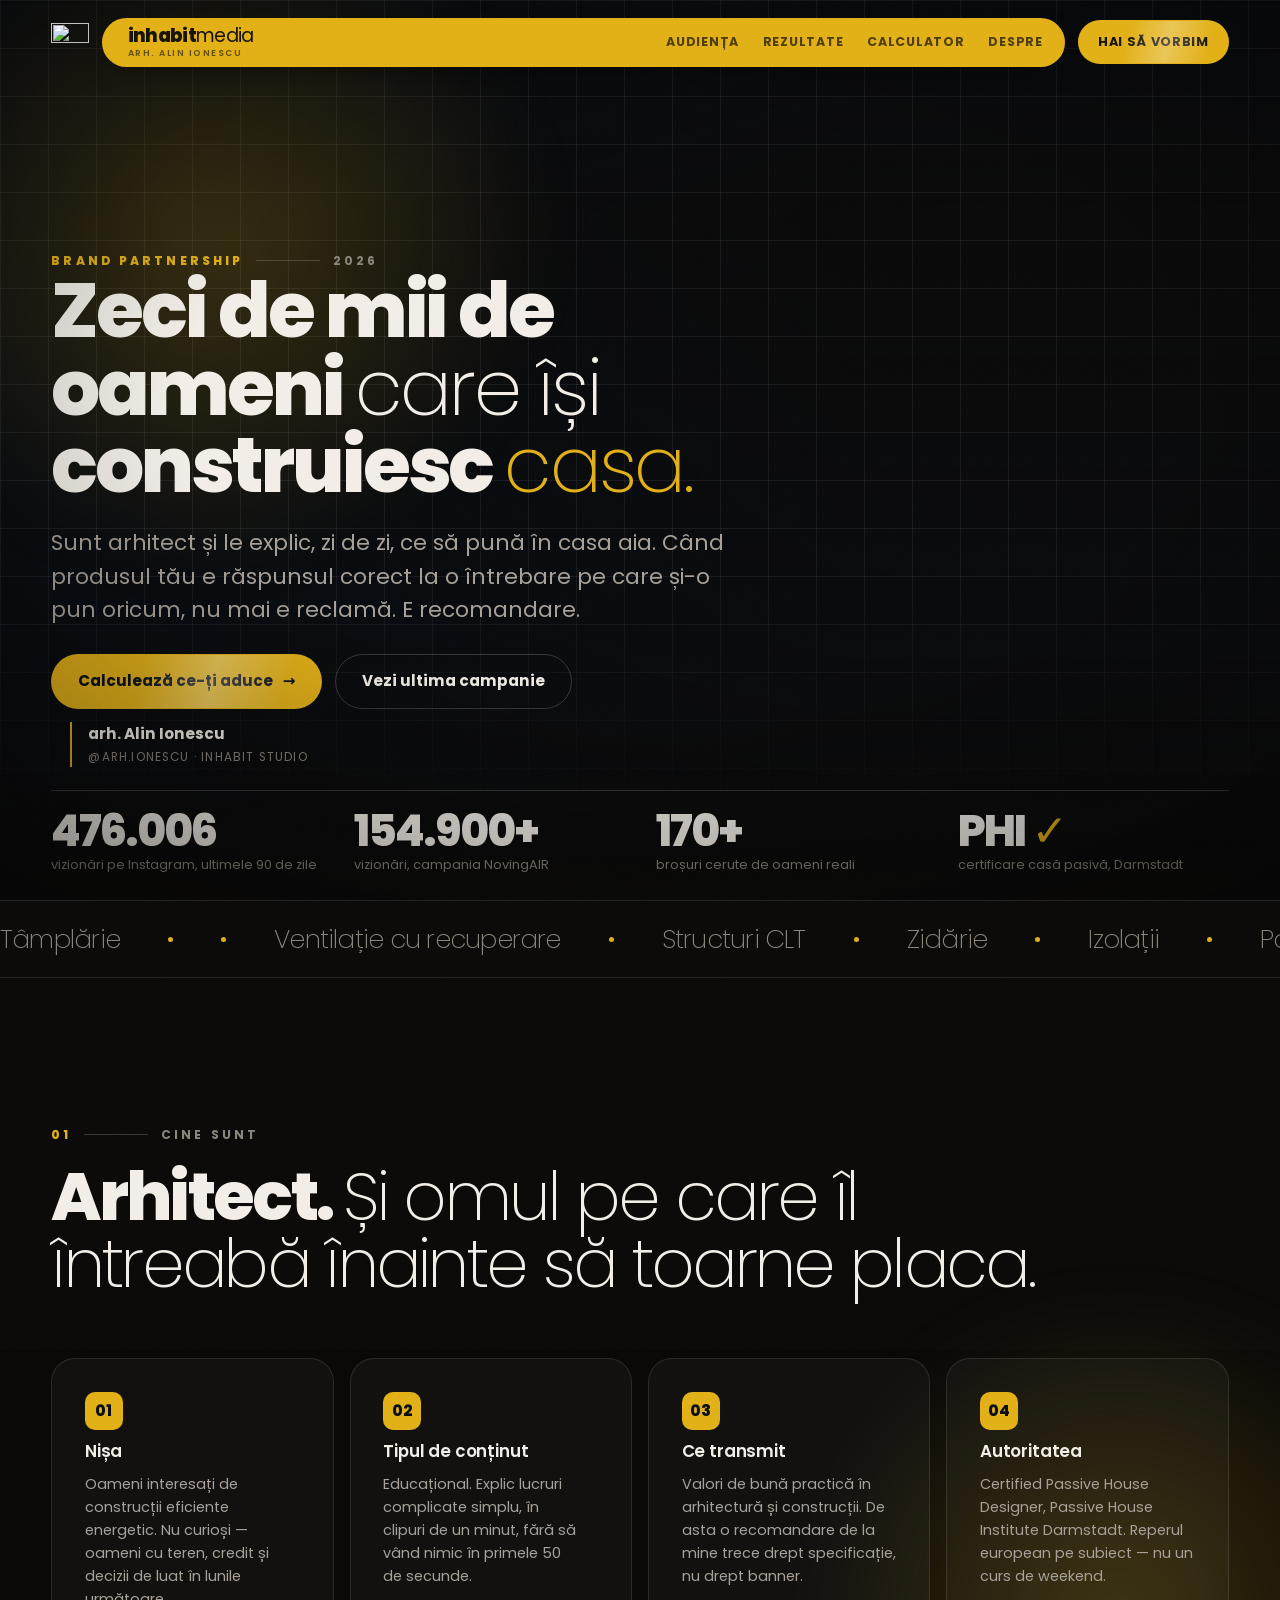
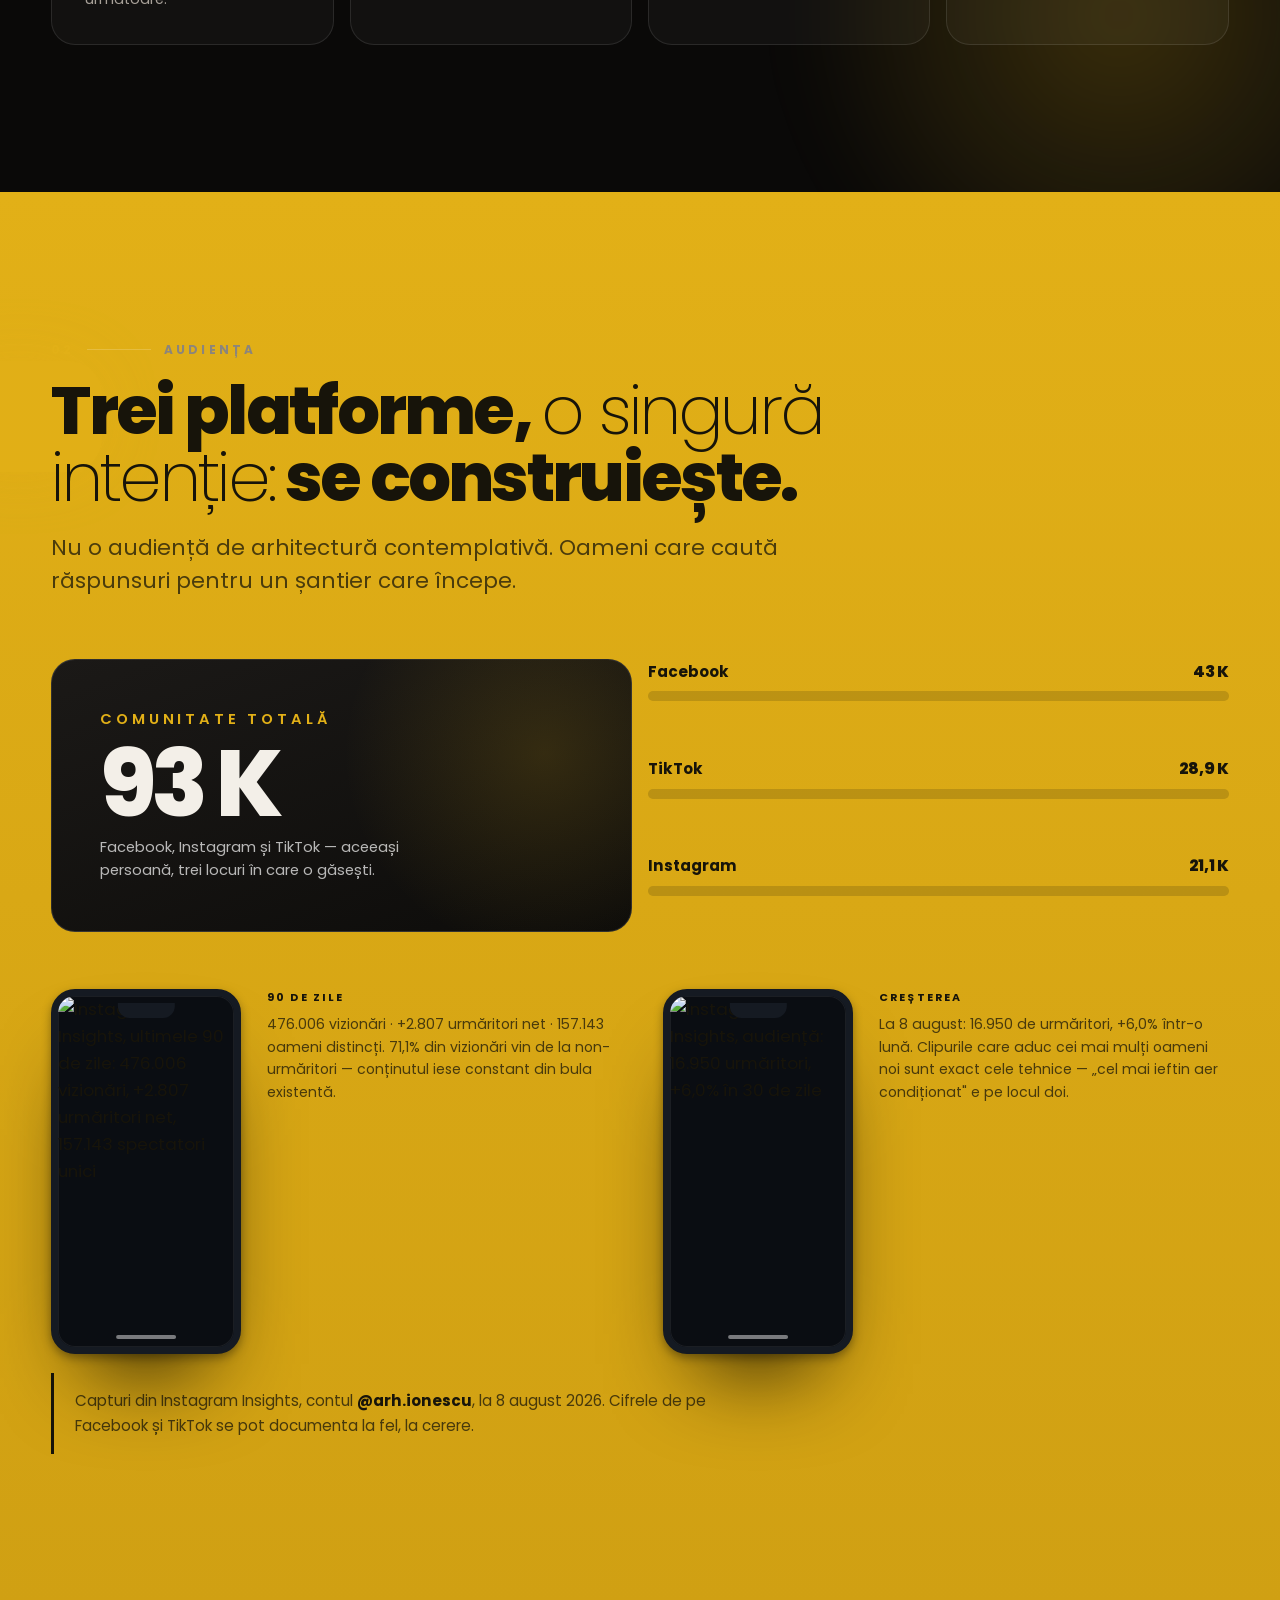
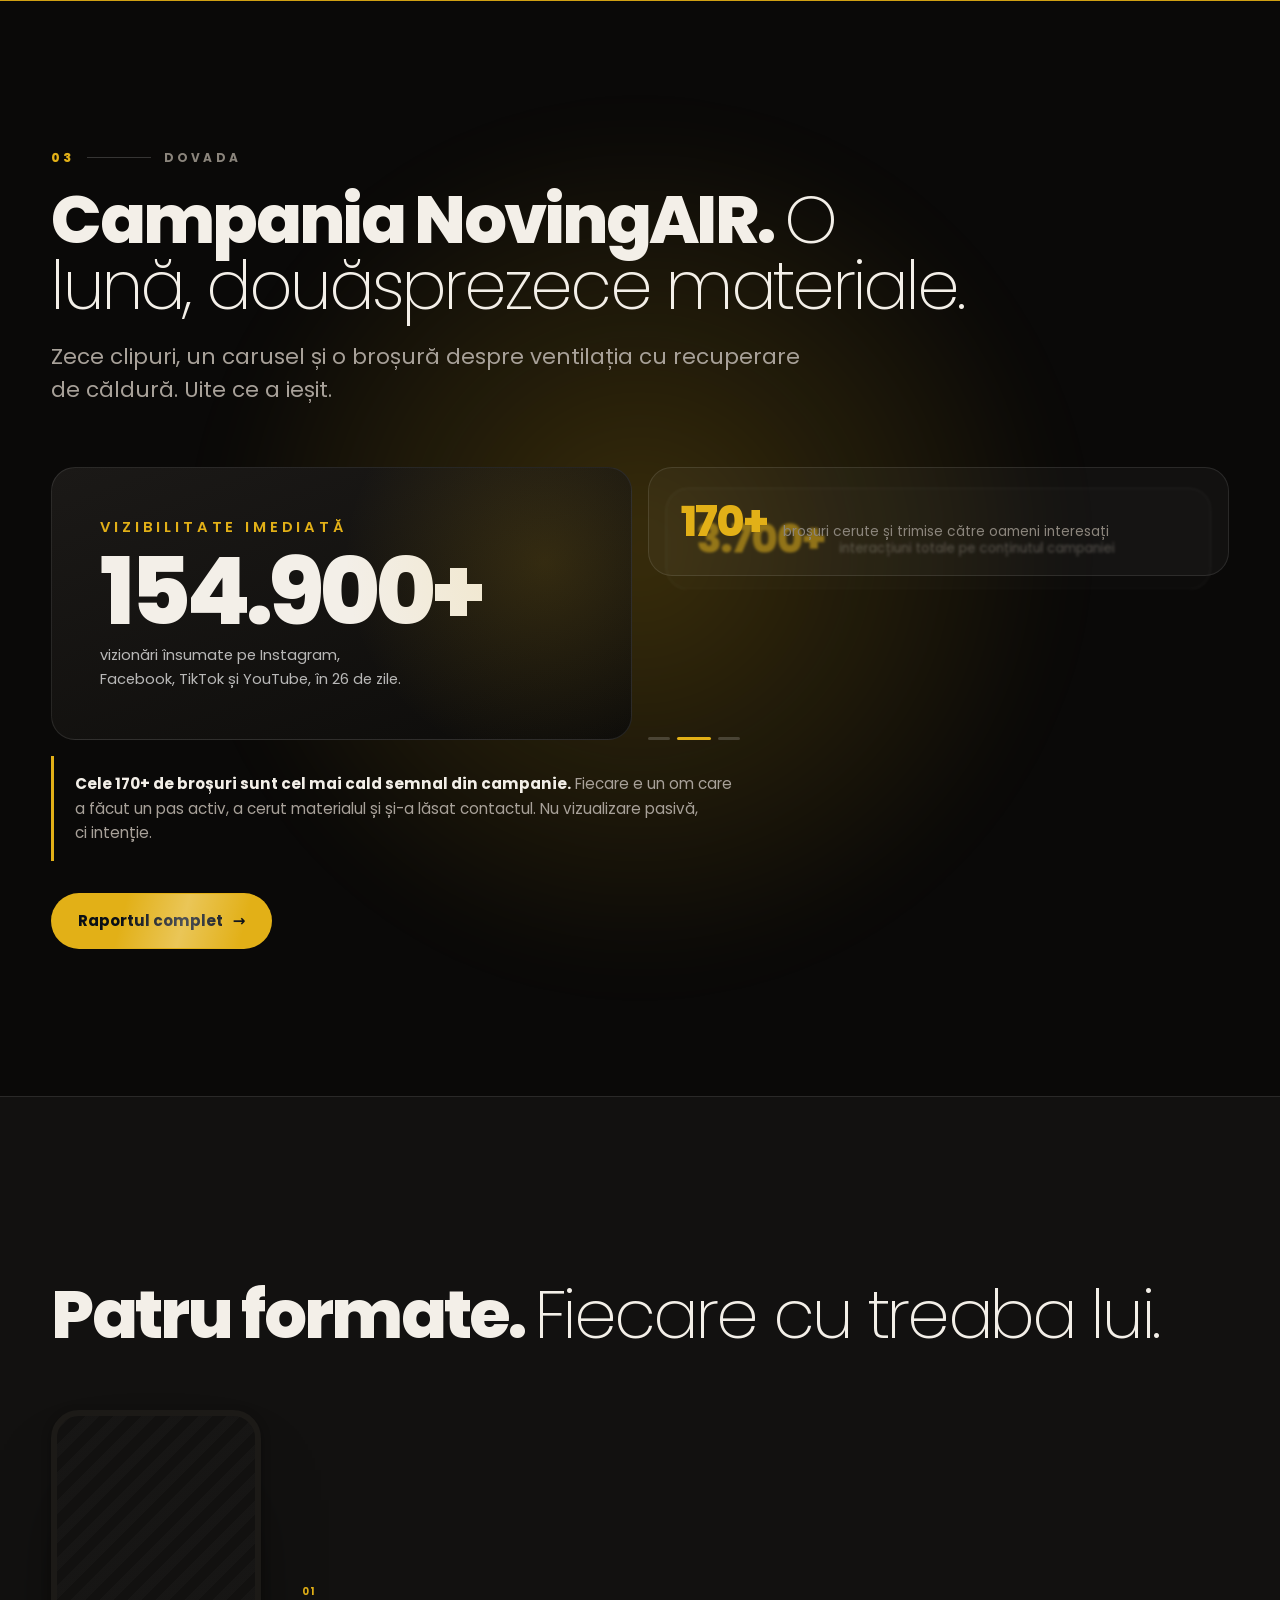
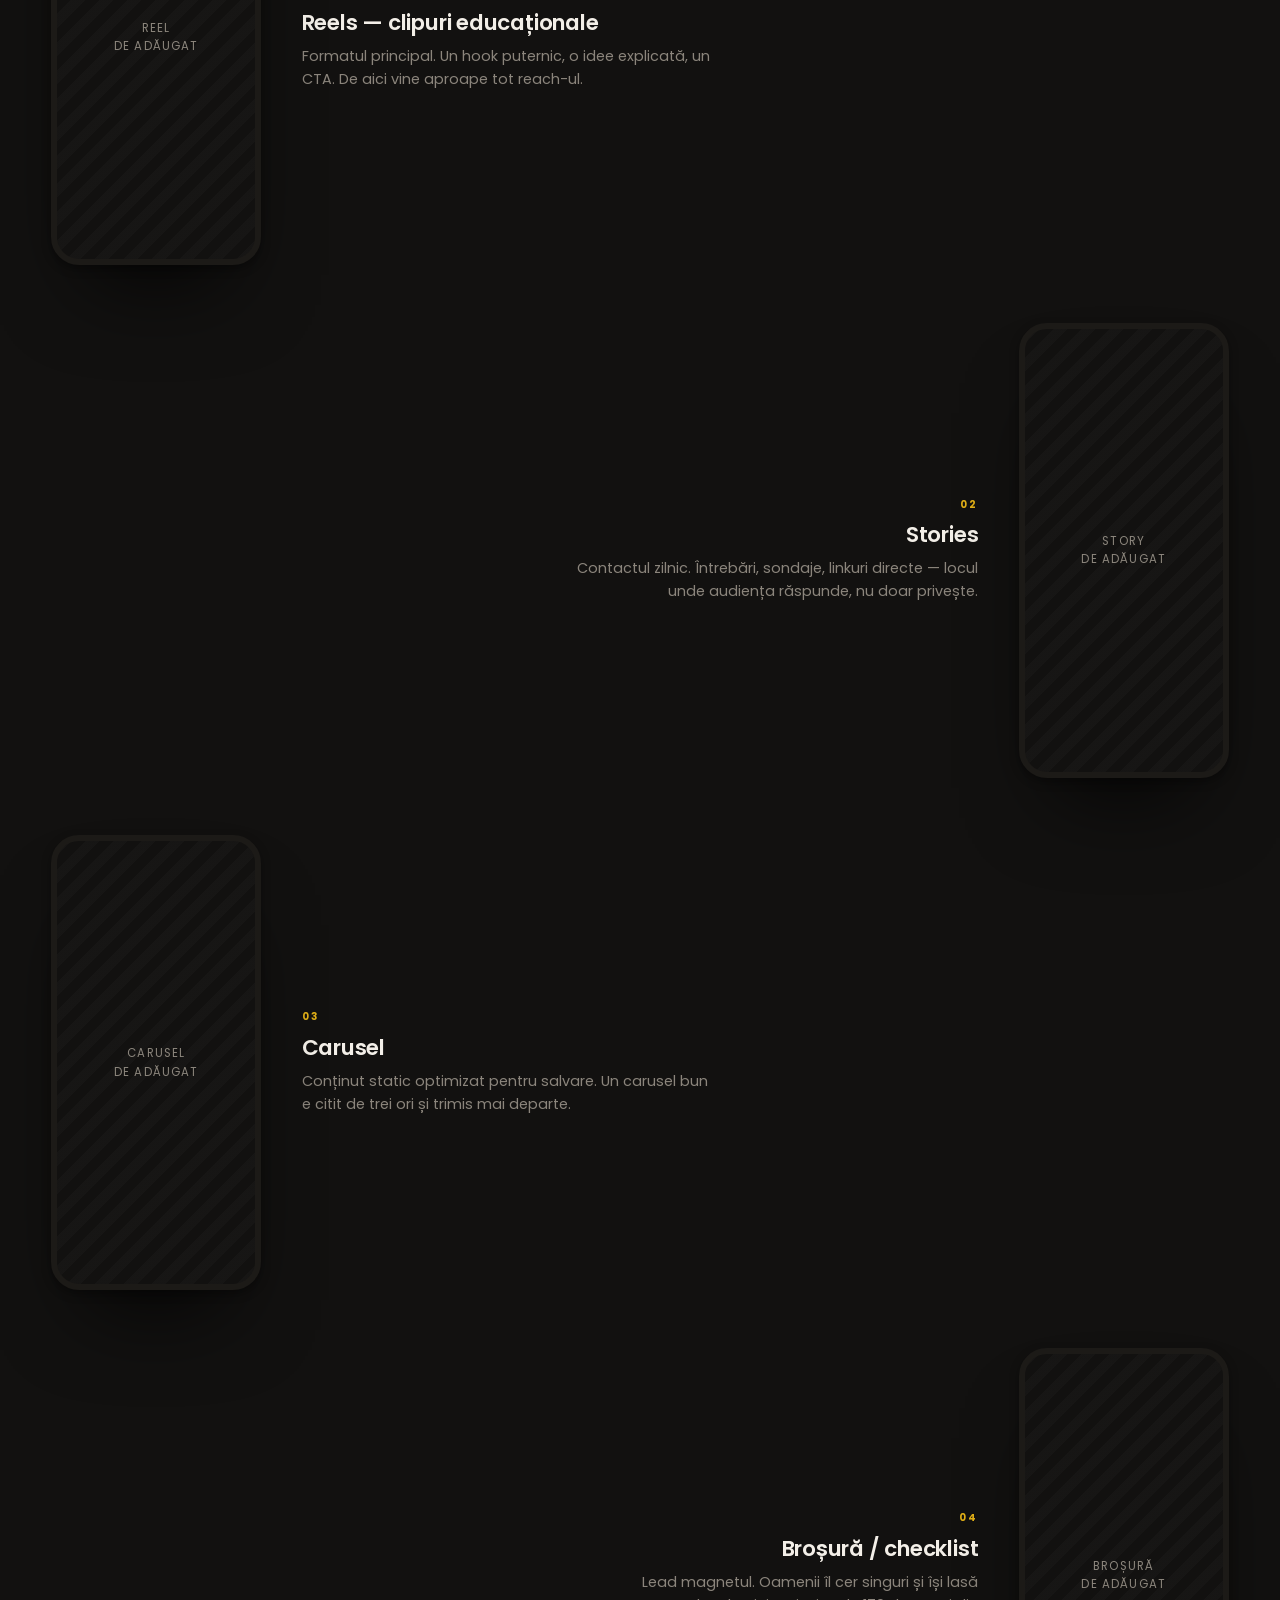
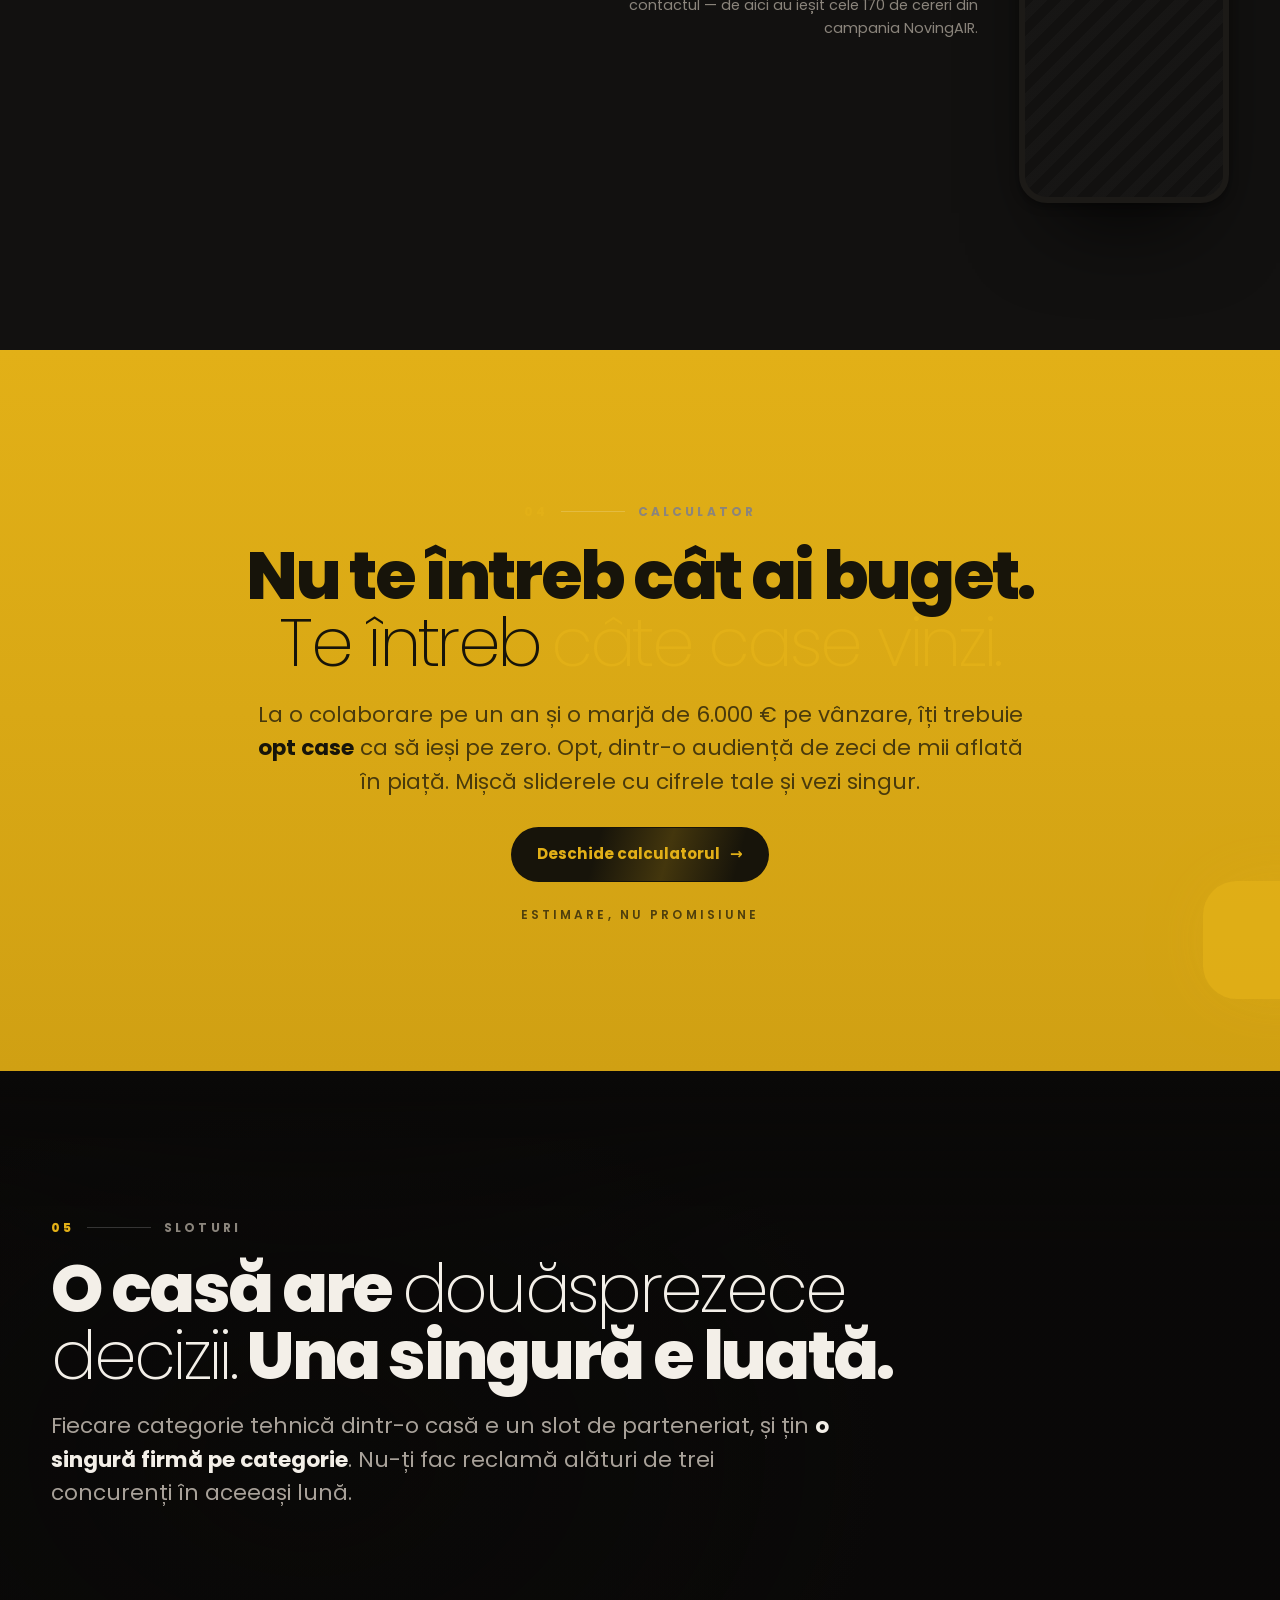
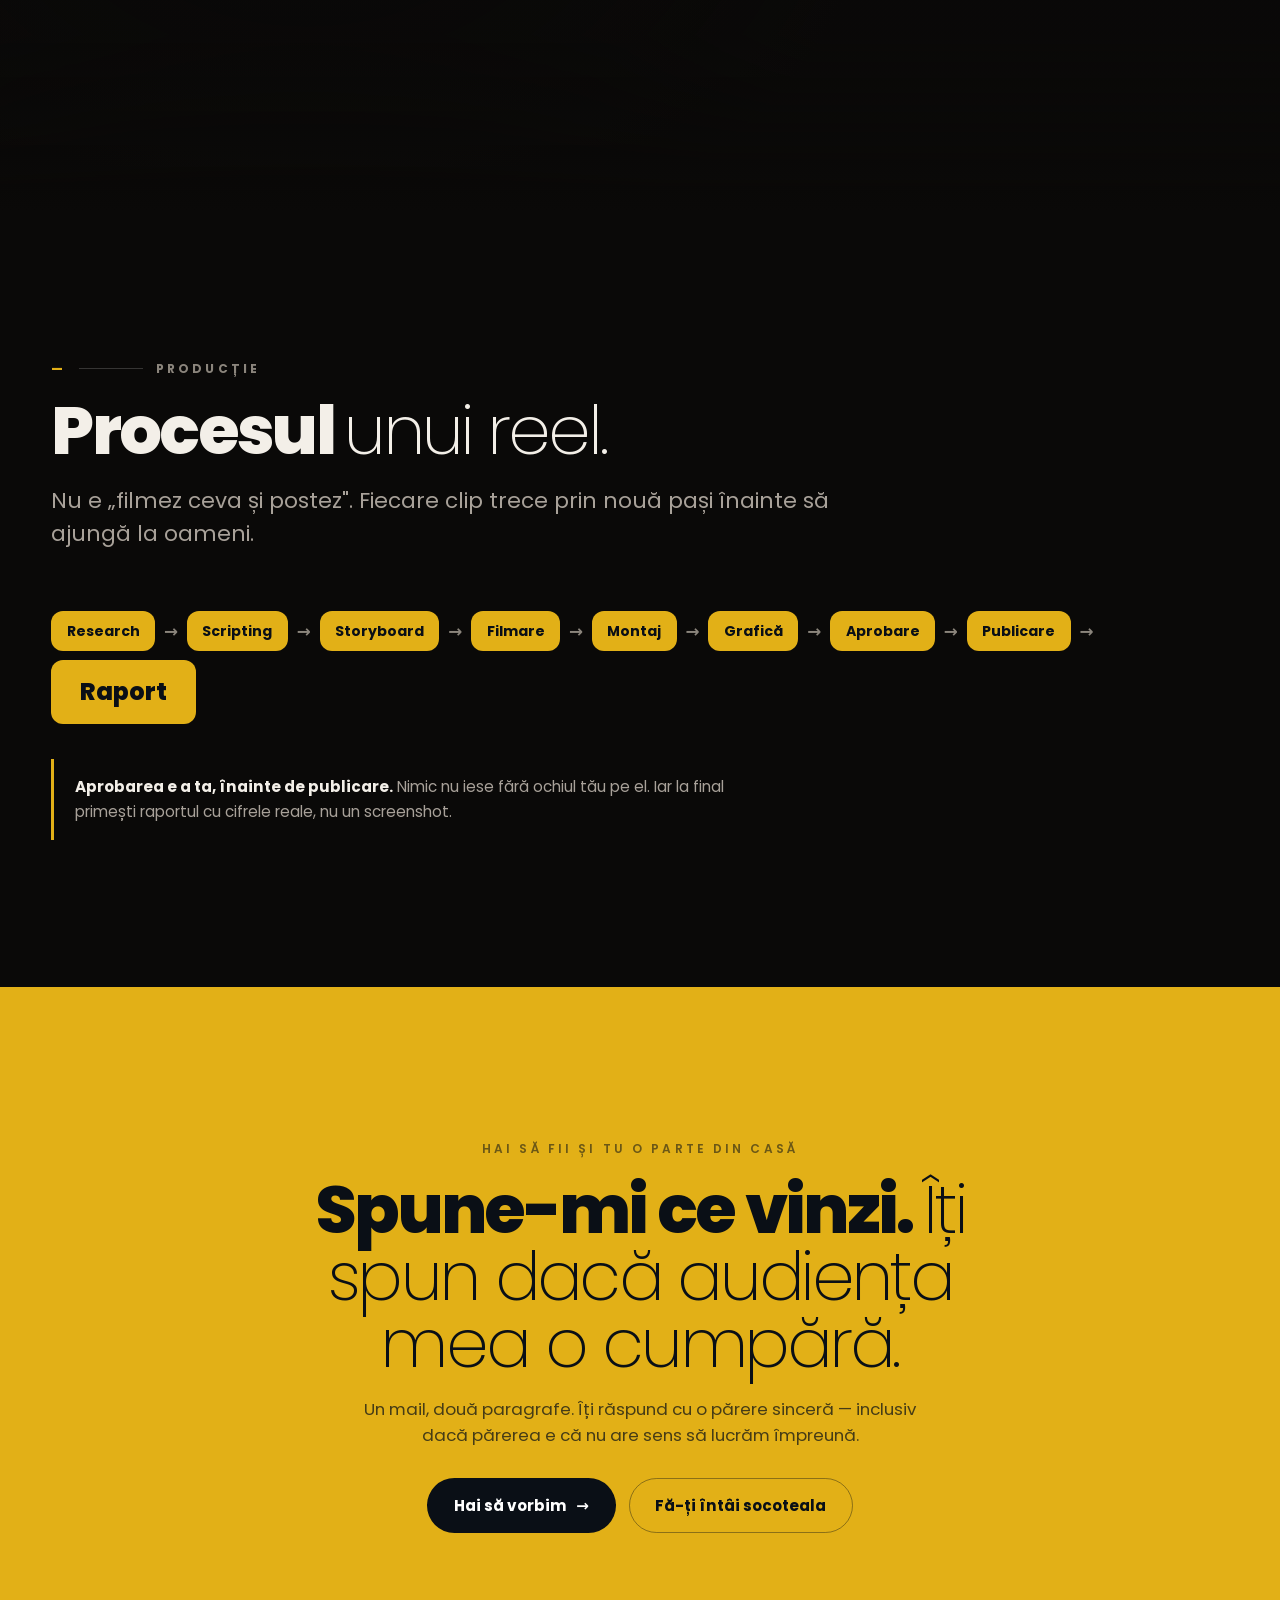
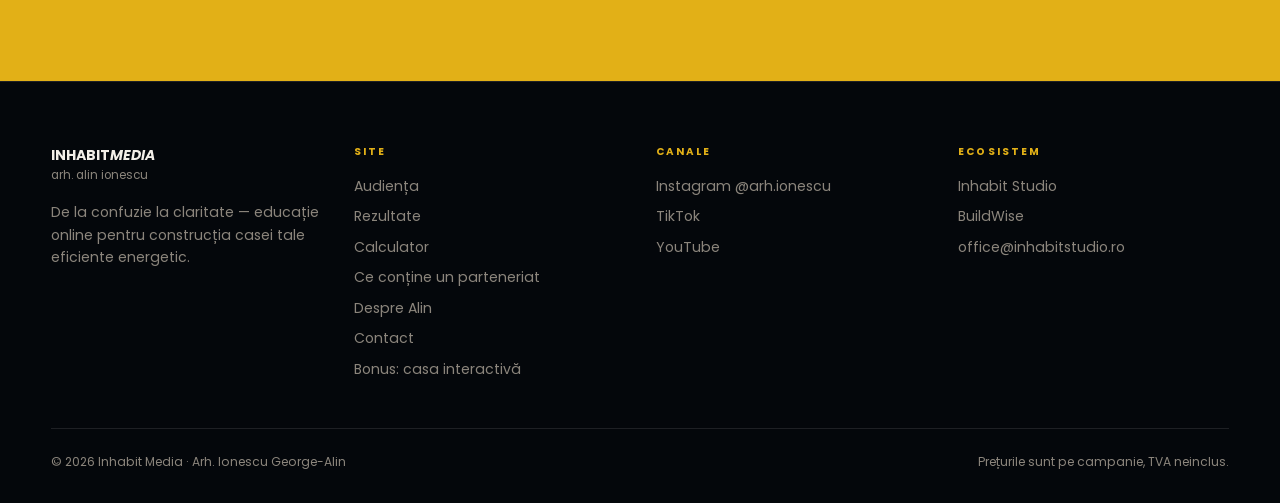
==== commit e2fb201b: "Pagina se derulează din nou cu degetul, și benzile nu se mai mișcă singure touch-action: pan-x permi" ====
--- a/index.html
+++ b/index.html
@@ -129,7 +129,7 @@
 
     <!-- Cifrele Instagram sunt citite din Insights, 08.08.2026 (vezi capturile
          din assets/img/proof/). Restul vin din raportul NovingAIR. -->
-    <div class="figures rail" data-drift="1" data-reveal style="--d:340ms">
+    <div class="figures rail" data-reveal style="--d:340ms">
       <div><b data-count="476006">0</b><span>vizionări pe Instagram, ultimele 90 de zile</span></div>
       <div><b data-count="154900" data-suffix="+">0</b><span>vizionări, campania NovingAIR</span></div>
       <div><b data-count="170" data-suffix="+">0</b><span>broșuri cerute de oameni reali</span></div>
@@ -160,7 +160,7 @@
       <h2 data-reveal style="--d:60ms">Arhitect. <span>Și omul pe care îl întreabă înainte să toarne placa.</span></h2>
     </div>
 
-    <div class="cards rail" data-drift="1">
+    <div class="cards rail">
       <article class="card" data-reveal>
         <span class="card__n">01</span>
         <h4>Nișa</h4>
@@ -231,7 +231,7 @@
     <!-- Capturile din Instagram Insights, decupate de bara de status a
          telefonului. Sunt aici ca dovadă: orice cifră de mai sus se poate
          verifica în ele. De reînnoit când se schimbă perioada. -->
-    <div class="proof rail" data-drift="-1" data-reveal style="--d:140ms">
+    <div class="proof rail" data-reveal style="--d:140ms">
       <figure class="proof__item">
         <div class="proof__shot"><img src="assets/img/proof/ig-overview-90z.jpg" alt="Instagram Insights, ultimele 90 de zile: 476.006 vizionări, +2.807 urmăritori net, 157.143 spectatori unici" width="946" height="1885" loading="lazy" decoding="async"></div>
         <figcaption>
--- a/assets/css/style.css
+++ b/assets/css/style.css
@@ -0,0 +1,1592 @@
+/* ==========================================================================
+   BUILDWISE — arh. Alin Ionescu
+   „Casa care vinde" — sistem de design CINEMATIC.
+
+   Galbenul de brand din deck (#E2B017) pe un sol neutru-cald — fără albastru
+   nicăieri. Fundalul e noaptea, galbenul e lumina. Tot ce se vede e
+   construit din trei straturi — atmosferă (grain + vignetă + glow), scenă
+   (conținut) și lumină (accentul galben). Numele de clase sunt păstrate din
+   versiunea albă, ca paginile secundare să nu se rupă.
+   ========================================================================== */
+
+/* ---------- 1. Reset ---------- */
+*, *::before, *::after { box-sizing: border-box; }
+* { margin: 0; }
+
+html { -webkit-text-size-adjust: 100%; scroll-behavior: smooth; }
+
+body {
+  min-height: 100vh;
+  font-family: var(--font);
+  font-size: var(--fs-body);
+  font-weight: 400;
+  line-height: 1.6;
+  color: var(--ink);
+  background: var(--bg);
+  -webkit-font-smoothing: antialiased;
+  overflow-x: hidden;
+}
+
+img, svg, video { display: block; max-width: 100%; }
+input, button, textarea, select { font: inherit; color: inherit; }
+button { background: none; border: 0; cursor: pointer; }
+a { color: inherit; text-decoration: none; }
+ul, ol { list-style: none; padding: 0; }
+p { text-wrap: pretty; }
+table { border-collapse: collapse; width: 100%; }
+::selection { background: var(--yellow); color: #0A0F16; }
+
+/* ---------- 2. Tokens ---------- */
+:root {
+  /* Sol. Fără albastru nicăieri: negrul e neutru-cald, ca să nu răcească
+     galbenul. Vechiul navy a ieșit complet din paletă — secțiunile care erau
+     albastre sunt acum galbene (.section--lit). */
+  --bg:        #0A0908;
+  --bg-2:      #121110;
+  --bg-3:      #1B1917;
+
+  /* brand, neatins */
+  --yellow:    #E2B017;
+  --yellow-lt: #F7D66B;
+  --yellow-dk: #B98D0E;
+
+  /* cerneala de pe fundal galben */
+  --on-lit:    #17140A;
+  --on-lit-2:  rgba(23, 20, 10, .74);
+  --on-lit-3:  rgba(23, 20, 10, .70);   /* era .55 = 3,27:1 pe galben; acum 4,6:1 */
+
+  /* text */
+  --ink:       #F3EFE8;
+  --ink-2:     #A8A199;
+  --ink-3:     #8B857C;   /* 5,44:1 pe --bg. Era #6F6960 = 3,66:1, sub AA. */
+
+  /* suprafețe */
+  --panel:     rgba(255, 255, 255, .035);
+  --panel-2:   rgba(255, 255, 255, .06);
+  --line:      rgba(255, 255, 255, .10);
+  --line-2:    rgba(255, 255, 255, .18);
+  --line-lit:  rgba(23, 20, 10, .16);
+
+  /* aliasuri de compatibilitate cu paginile vechi */
+  --mist:      var(--bg-2);
+  --mist-2:    var(--bg-3);
+  --yellow-bg: rgba(226, 176, 23, .10);
+
+  --glow:      0 0 80px -20px rgba(226, 176, 23, .55);
+  --glow-soft: 0 0 120px -30px rgba(226, 176, 23, .40);
+
+  --font: "Poppins", "Urbanist", system-ui, -apple-system, sans-serif;
+
+  /* scară tipografică cinematică — mai mare, mai strânsă */
+  --fs-body:   clamp(0.95rem, 0.9rem + 0.25vw, 1.05rem);
+  --fs-lead:   clamp(1.05rem, 0.95rem + 0.6vw, 1.35rem);
+  --fs-h3:     clamp(1.3rem, 1.15rem + 0.7vw, 1.85rem);
+  --fs-h2:     clamp(2.1rem, 1.3rem + 3.6vw, 4.6rem);
+  /* Plafonat la 5,4rem: peste asta, titlul din hero trece pe 4 rânduri și
+     împinge fâșia de cifre sub linia de plutire pe laptopuri de 900 px. */
+  --fs-h1:     clamp(2.5rem, 1.3rem + 4.4vw, 5.4rem);
+  /* Sub 460 px minimul de 2,5rem era mai lat decât ecranul: „construiesc casa."
+     ieșea din cadru. Aici scara se rupe și pornește de mai jos. */
+  --fs-micro:  clamp(0.66rem, 0.63rem + 0.15vw, 0.76rem);
+
+  --gutter:    clamp(1.15rem, 0.5rem + 2.6vw, 3.5rem);
+  --section-y: clamp(4.5rem, 2rem + 9vw, 11rem);
+  --maxw:      1260px;
+
+  --r:      14px;
+  --r-lg:   24px;
+  --r-blob: 34px;
+  --shadow: 0 2px 6px rgba(0, 0, 0, .3), 0 18px 40px -20px rgba(0, 0, 0, .7);
+  --shadow-lg: 0 4px 10px rgba(0, 0, 0, .35), 0 50px 90px -40px rgba(0, 0, 0, .9);
+  --ease: cubic-bezier(.22, .61, .36, 1);
+  --ease-out: cubic-bezier(.16, 1, .3, 1);
+  /* înălțimea totală ocupată de bara plutitoare (pastila + marginea de sus) */
+  --nav-h: 88px;
+}
+
+/* ---------- 3. Atmosferă ----------
+   Trei straturi fixe peste tot: vinietă (adâncime), grain (textură de peliculă)
+   și bara de progres. Toate sunt pur decorative și nu prind evenimente. */
+
+.atmos {
+  position: fixed; inset: 0; z-index: 60;
+  pointer-events: none;
+}
+/* vinietă — întunecă marginile ca un obiectiv real */
+.atmos::before {
+  content: ""; position: absolute; inset: 0;
+  background: radial-gradient(ellipse 90% 75% at 50% 45%, transparent 40%, rgba(0, 0, 0, .55) 100%);
+}
+/* grain de peliculă */
+.atmos::after {
+  content: ""; position: absolute; inset: -50%;
+  background-image: url("data:image/svg+xml,%3Csvg xmlns='http://www.w3.org/2000/svg' width='140' height='140'%3E%3Cfilter id='n'%3E%3CfeTurbulence type='fractalNoise' baseFrequency='.85' numOctaves='3' stitchTiles='stitch'/%3E%3CfeColorMatrix type='saturate' values='0'/%3E%3C/filter%3E%3Crect width='140' height='140' filter='url(%23n)' opacity='.5'/%3E%3C/svg%3E");
+  opacity: .05;
+  mix-blend-mode: overlay;
+  animation: grain 900ms steps(4) infinite;
+}
+@keyframes grain {
+  0%   { transform: translate(0, 0); }
+  25%  { transform: translate(-2%, 1%); }
+  50%  { transform: translate(1%, -2%); }
+  75%  { transform: translate(-1%, -1%); }
+  100% { transform: translate(0, 0); }
+}
+
+/* bara de progres a scroll-ului — subtilă, sub nav */
+.progress {
+  position: fixed; top: 0; left: 0; z-index: 101;
+  height: 2px; width: 100%;
+  transform: scaleX(var(--p, 0)); transform-origin: 0 50%;
+  background: linear-gradient(90deg, var(--yellow-dk), var(--yellow-lt));
+  pointer-events: none;
+}
+
+/* halou galben plasabil oriunde */
+.glow {
+  position: absolute; border-radius: 50%;
+  background: radial-gradient(circle, rgba(226, 176, 23, .22) 0%, transparent 68%);
+  filter: blur(30px); pointer-events: none; z-index: 0;
+}
+.glow--tl { top: -14%; left: -12%; width: min(720px, 90vw); aspect-ratio: 1; }
+.glow--br { bottom: -20%; right: -14%; width: min(680px, 85vw); aspect-ratio: 1; }
+.glow--c  { top: 50%; left: 50%; translate: -50% -50%; width: min(900px, 110vw); aspect-ratio: 1; }
+
+/* grilă de plan de arhitectură — semnătura vizuală a lui Alin */
+.blueprint {
+  position: absolute; inset: 0; z-index: 0; pointer-events: none;
+  background-image:
+    linear-gradient(rgba(226, 176, 23, .055) 1px, transparent 1px),
+    linear-gradient(90deg, rgba(226, 176, 23, .055) 1px, transparent 1px);
+  background-size: 74px 74px;
+  mask-image: radial-gradient(ellipse 70% 60% at 50% 40%, #000 0%, transparent 78%);
+  -webkit-mask-image: radial-gradient(ellipse 70% 60% at 50% 40%, #000 0%, transparent 78%);
+}
+
+/* Peste fotografie grila trebuie să fie albă și mai deasă ca să se citească —
+   varianta galbenă pe fundal închis dispare complet pe o poză luminată. */
+.hero .blueprint {
+  background-image:
+    linear-gradient(rgba(255, 255, 255, .07) 1px, transparent 1px),
+    linear-gradient(90deg, rgba(255, 255, 255, .07) 1px, transparent 1px);
+  background-size: 48px 48px;
+  mask-image: linear-gradient(180deg, #000 0%, #000 62%, transparent 92%);
+  -webkit-mask-image: linear-gradient(180deg, #000 0%, #000 62%, transparent 92%);
+}
+
+/* blob-urile galbene din deck, păstrate dar transformate în lumină */
+.blob {
+  position: absolute;
+  background: var(--yellow);
+  border-radius: var(--r-blob);
+  pointer-events: none;
+  z-index: 0;
+  opacity: .85;
+  box-shadow: var(--glow);
+}
+.blob--tl { top: 12%;   left: -5%;  width: clamp(90px, 13vw, 210px); aspect-ratio: 1.5; }
+.blob--bl { bottom: 8%;  left: -7%;  width: clamp(80px, 11vw, 180px); aspect-ratio: 1.2; }
+.blob--tr { top: 16%;   right: -5%; width: clamp(90px, 13vw, 210px); aspect-ratio: 1.4; }
+.blob--br { bottom: 10%; right: -6%; width: clamp(80px, 12vw, 190px); aspect-ratio: 1.3; }
+@media (max-width: 720px) { .blob { opacity: .45; } }
+
+/* Blob-urile plutesc încet, cu durate care nu se împart una la alta — dacă ar
+   fi sincronizate, ochiul ar citi ritmul și mișcarea ar deveni un tic. */
+.blob { animation: float 19s ease-in-out infinite; }
+.blob--bl { animation-duration: 23s; animation-delay: -6s; }
+.blob--tr { animation-duration: 26s; animation-delay: -11s; }
+.blob--br { animation-duration: 31s; animation-delay: -3s; }
+@keyframes float {
+  0%, 100% { transform: translate3d(0, 0, 0) rotate(0deg); }
+  50%      { transform: translate3d(0, -14px, 0) rotate(1.2deg); }
+}
+
+/* bare de letterbox — apar doar pe momentele „de film" */
+.letterbox { position: relative; }
+.letterbox::before, .letterbox::after {
+  content: ""; position: absolute; left: 0; right: 0; height: clamp(18px, 3.5vw, 46px);
+  background: #000; z-index: 3; pointer-events: none;
+}
+.letterbox::before { top: 0; }
+.letterbox::after  { bottom: 0; }
+
+/* ---------- 4. Layout ---------- */
+.wrap {
+  width: 100%;
+  max-width: var(--maxw);
+  margin-inline: auto;
+  padding-inline: var(--gutter);
+  position: relative;
+  z-index: 1;
+}
+.wrap--narrow { max-width: 900px; }
+.wrap--wide { max-width: 1500px; }
+
+/* `clip` taie la fel ca `hidden`, dar NU face din secțiune un container de
+   scroll — și tocmai asta omora position:sticky la orice descendent (panoul
+   calculatorului era mort și pe desktop). `hidden` rămâne ca rezervă pentru
+   Safari sub 16, care ignoră rândul următor. */
+.section { padding-block: var(--section-y); position: relative; overflow: hidden; overflow: clip; }
+.section--tight { padding-block: clamp(3rem, 1.5rem + 5vw, 6rem); }
+/* Secțiunea aprinsă: galbenul de brand pe toată lățimea, cu cerneală închisă.
+   Ia locul vechilor secțiuni navy. Bara de navigație se întoarce singură pe
+   negru cât timp trece peste ea — vezi data-nav="light" în main.js. */
+.section--lit { background: linear-gradient(180deg, var(--yellow) 0%, #D0A013 100%); color: var(--on-lit); }
+.section--mist { background: var(--bg-2); }
+.section--edge { border-top: 1px solid var(--line); }
+
+/* ---------- 5. Tipografie ---------- */
+h1, h2, h3, h4 { line-height: 1; letter-spacing: -.04em; text-wrap: balance; }
+
+.display { font-size: var(--fs-h1); font-weight: 800; }
+.display span, .display em { font-style: normal; font-weight: 200; letter-spacing: -.035em; }
+h2 { font-size: var(--fs-h2); font-weight: 800; }
+h2 span { font-weight: 200; }
+h3 { font-size: var(--fs-h3); font-weight: 700; letter-spacing: -.025em; line-height: 1.08; }
+h4 { font-size: 1.05rem; font-weight: 600; letter-spacing: -.01em; line-height: 1.25; }
+
+/* accentul galben pe un cuvânt din titlu */
+.hl { color: var(--yellow); }
+
+.lead { font-size: var(--fs-lead); color: var(--ink-2); max-width: 60ch; line-height: 1.55; }
+.section--lit .lead, .section--lit p { color: var(--on-lit-2); }
+
+.micro {
+  font-size: var(--fs-micro);
+  font-weight: 600;
+  letter-spacing: .26em;
+  text-transform: uppercase;
+  color: var(--ink-3);
+}
+.section--lit .micro { color: var(--on-lit-3); }
+
+/* eticheta de scenă: „01 / AUDIENȚA" — dă senzația de capitole de film */
+.slate {
+  display: inline-flex; align-items: center; gap: .8rem;
+  font-size: var(--fs-micro); font-weight: 700;
+  letter-spacing: .26em; text-transform: uppercase; color: var(--ink-3);
+}
+.slate b { color: var(--yellow); font-weight: 800; }
+.slate i { display: block; width: clamp(28px, 5vw, 64px); height: 1px; background: var(--line-2); font-style: normal; }
+
+.section-head { display: grid; gap: 1.2rem; margin-bottom: clamp(2.2rem, 1rem + 3.5vw, 4.2rem); }
+.section-head .pill, .section-head .slate { justify-self: start; }
+
+/* pastila galbenă din deck */
+.pill {
+  display: inline-flex; align-items: center; gap: .5rem;
+  background: var(--yellow); color: #0A0F16;
+  font-weight: 700; font-size: .85rem; letter-spacing: -.01em;
+  padding: .5em 1.1em; border-radius: 100px;
+}
+.pill--lg { font-size: clamp(1.1rem, .9rem + 1vw, 1.8rem); padding: .45em 1em; border-radius: 18px; }
+.pill--ghost { background: transparent; color: var(--yellow); border: 1px solid rgba(226, 176, 23, .4); }
+
+/* bara galbenă rotunjită folosită ca separator în deck */
+.rule {
+  height: 10px; border-radius: 100px; background: var(--yellow);
+  width: min(520px, 60%); margin-inline: auto;
+  margin-top: clamp(2.5rem, 1.5rem + 3vw, 4.5rem);
+  box-shadow: var(--glow);
+}
+.rule--left { margin-inline: 0; }
+
+/* ---------- 6. Butoane ---------- */
+.btn {
+  display: inline-flex; align-items: center; gap: .6rem;
+  padding: .95em 1.7em; border-radius: 100px;
+  font-weight: 700; font-size: .95rem;
+  border: 1px solid transparent;
+  position: relative; overflow: hidden;
+  transition: transform .3s var(--ease), background-color .25s, color .25s, border-color .25s, box-shadow .3s;
+}
+.btn:hover { transform: translateY(-2px); }
+.btn--primary { background: var(--yellow); color: #0A0F16; box-shadow: 0 0 0 rgba(226, 176, 23, 0); }
+.btn--primary:hover { background: var(--yellow-lt); box-shadow: var(--glow); }
+.btn--dark { background: var(--ink); color: #0A0F16; }
+.btn--dark:hover { background: #fff; }
+.btn--ghost { border-color: var(--line-2); color: var(--ink); }
+.btn--ghost:hover { background: var(--panel-2); border-color: var(--yellow); color: var(--yellow); }
+.section--lit .btn--ghost { border-color: rgba(23, 20, 10, .4); color: var(--on-lit); }
+.section--lit .btn--ghost:hover { background: var(--on-lit); color: var(--yellow); border-color: var(--on-lit); }
+.section--lit .btn--primary { background: var(--on-lit); color: var(--yellow); }
+.section--lit .btn--primary:hover { background: #000; box-shadow: none; }
+.btn__a { transition: transform .3s var(--ease); }
+.btn:hover .btn__a { transform: translateX(5px); }
+
+/* Un luciu trece rar peste butonul principal — aceeași limbă ca sclipirea de
+   pe sloturi, ca mișcările din pagină să pară un singur sistem, nu efecte
+   adunate. La hover se oprește: acolo comanda o dă deja cursorul. */
+.btn--primary::after {
+  content: ""; position: absolute; inset: 0;
+  background: linear-gradient(105deg, transparent 40%, rgba(255, 255, 255, .28) 50%, transparent 60%);
+  background-size: 280% 100%; background-position: 200% 0;
+  pointer-events: none;
+  animation: sweep 7s ease-in-out infinite;
+}
+.btn--primary:hover::after, .btn--primary:active::after { animation-play-state: paused; }
+/* pe secțiunea galbenă butonul e negru, deci luciul se închide la rândul lui */
+.section--lit .btn--primary::after {
+  background-image: linear-gradient(105deg, transparent 40%, rgba(226, 176, 23, .22) 50%, transparent 60%);
+}
+
+.link-arrow {
+  display: inline-flex; align-items: center; gap: .45rem;
+  font-weight: 700; border-bottom: 2px solid var(--yellow); padding-bottom: 2px;
+  transition: gap .25s var(--ease), color .25s;
+}
+.link-arrow:hover { gap: .85rem; color: var(--yellow); }
+
+:where(a, button, input, select, textarea):focus-visible {
+  outline: 3px solid var(--yellow); outline-offset: 3px; border-radius: 4px;
+}
+
+/* ---------- 7. Nav ----------
+   Bara galbenă rotunjită, plutind peste hero — semnătura din referința de
+   design. Marca stă în afara pastilei, în stânga; CTA-ul e o pastilă separată
+   în dreapta. Pe fundal galben textul devine închis, deci toate stările de
+   hover se inversează față de restul site-ului. */
+.nav {
+  position: fixed; inset: var(--nav-pad) 0 auto 0; z-index: 100;
+  display: flex; align-items: center;
+  transition: translate .4s var(--ease);
+  --nav-pad: clamp(10px, 1.4vw, 18px);
+
+  /* Culorile barei trăiesc în trei variabile, ca inversarea să fie o singură
+     comutare. Implicit: pastilă galbenă, scris negru — bara e peste noapte. */
+  --nav-bg:     var(--yellow);
+  --nav-ink:    #17140A;
+  --nav-ink-2:  rgba(23, 20, 10, .62);
+  --nav-ink-3:  rgba(23, 20, 10, .72);
+  --nav-mark:   1;    /* 1 = marca galbenă, așa cum e fișierul */
+  transition: translate .4s var(--ease);
+}
+
+/* Peste o secțiune galbenă bara s-ar pierde în fundal, deci se întoarce:
+   pastilă neagră, scris galben. Clasa o pune main.js, uitându-se ce element
+   marcat cu data-nav="light" e sub bară în momentul ăla. */
+.nav--invert {
+  --nav-bg:     #0A0D12;
+  --nav-ink:    var(--yellow);
+  --nav-ink-2:  rgba(226, 176, 23, .6);
+  --nav-ink-3:  rgba(226, 176, 23, .78);
+  --nav-mark:   0;
+}
+.nav__inner {
+  width: 100%; max-width: var(--maxw); margin-inline: auto; padding-inline: var(--gutter);
+  display: flex; align-items: center; gap: clamp(.5rem, 1vw, .9rem);
+}
+
+/* Marca, în afara pastilei. Fișierul e galben, deci peste o secțiune galbenă
+   îl facem negru cu brightness(0) — nu ținem două variante de imagine. */
+.brand--mark { flex: 0 0 auto; display: grid; place-items: center; transition: transform .3s var(--ease); }
+.brand--mark img {
+  width: clamp(30px, 3.4vw, 38px); height: auto;
+  filter: brightness(var(--nav-mark));
+  transition: filter .35s var(--ease);
+}
+.brand--mark:hover { transform: rotate(-6deg) scale(1.06); }
+
+/* pastila */
+.nav__bar {
+  flex: 1 1 auto; min-width: 0;
+  display: flex; align-items: center; gap: clamp(.8rem, 2vw, 2.2rem);
+  background: var(--nav-bg); border-radius: 100px;
+  padding: .5rem .6rem .5rem clamp(1rem, 2vw, 1.6rem);
+  box-shadow: 0 10px 30px -14px rgba(0, 0, 0, .8);
+  transition: background-color .35s var(--ease);
+}
+.nav__word { display: grid; line-height: 1; flex: 0 0 auto; }
+/* „inhabitmedia" — un singur cuvânt, minuscule, cu jumătatea a doua mai
+   subțire; contrastul de greutate 400/800 e limbajul din deck. */
+.nav__word b {
+  font-weight: 800; letter-spacing: -.035em; text-transform: lowercase;
+  font-size: clamp(1rem, .85rem + .4vw, 1.2rem); color: var(--nav-ink);
+}
+.nav__word b i { font-style: normal; font-weight: 400; }
+.nav__word small { font-size: .55rem; letter-spacing: .17em; text-transform: uppercase; font-weight: 600; color: var(--nav-ink-2); margin-top: 3px; }
+
+.nav__links { display: flex; align-items: center; gap: clamp(.9rem, .2rem + 1.6vw, 2.1rem); margin-left: auto; padding-right: .8rem; }
+.nav__links a:not(.btn) {
+  font-size: .78rem; font-weight: 700; letter-spacing: .06em; text-transform: uppercase;
+  color: var(--nav-ink-3); padding-block: .4rem; transition: color .25s;
+  white-space: nowrap;
+}
+.nav__links a:not(.btn):hover { color: var(--nav-ink); }
+.nav__links a:not(.btn)[aria-current="page"] { color: var(--nav-ink); border-bottom: 2px solid currentColor; }
+
+/* CTA-ul separat din dreapta. Se întoarce invers față de pastilă: pe galben e
+   negru, pe negru e galben — altfel s-ar topi în secțiunea de sub el. */
+.nav__cta {
+  flex: 0 0 auto; padding: .85em 1.5em; font-size: .8rem; letter-spacing: .05em; text-transform: uppercase;
+  background: var(--nav-bg); color: var(--nav-ink);
+  transition: background-color .35s var(--ease), color .35s var(--ease), transform .3s var(--ease), box-shadow .3s;
+}
+.nav--invert .nav__cta:hover { background: #12161F; box-shadow: var(--glow); }
+.nav__cta-m { display: none; }
+
+/* la scroll bara se strânge puțin, ca să nu fure din imagine */
+.nav--solid .nav__bar { padding-block: .38rem; }
+.nav--solid .nav__cta { padding-block: .72em; }
+
+.nav__toggle { display: none; width: 42px; height: 42px; flex: 0 0 auto; margin-left: auto; }
+.nav__toggle span { display: block; width: 22px; height: 2px; background: var(--nav-ink); margin: 5px auto; transition: transform .3s var(--ease), opacity .2s, background-color .35s; }
+.nav--open .nav__toggle span:nth-child(1) { transform: translateY(7px) rotate(45deg); }
+.nav--open .nav__toggle span:nth-child(2) { opacity: 0; }
+.nav--open .nav__toggle span:nth-child(3) { transform: translateY(-7px) rotate(-45deg); }
+
+@media (max-width: 980px) {
+  .nav__cta { display: none; }
+  .nav__cta-m { display: inline-flex; }
+  .nav__toggle { display: block; }
+  .nav__links {
+    position: fixed; inset: calc(var(--nav-pad) + 62px) var(--gutter) auto var(--gutter);
+    flex-direction: column; align-items: stretch; gap: 0; margin-left: 0; padding: .4rem 1.3rem 1.4rem;
+    background: var(--bg-2); border: 1px solid var(--line); border-radius: var(--r-lg);
+    box-shadow: var(--shadow-lg);
+    clip-path: inset(0 0 100% 0); transition: clip-path .45s var(--ease);
+  }
+  .nav--open .nav__links { clip-path: inset(0 0 0 0); }
+  .nav__links a:not(.btn) {
+    padding-block: .95rem; border-bottom: 1px solid var(--line);
+    font-size: 1rem; color: var(--ink-2); text-transform: none; letter-spacing: 0;
+  }
+  .nav__links a:not(.btn):hover { color: var(--yellow); }
+  .nav__links a:not(.btn)[aria-current="page"] { color: var(--yellow); border-bottom-color: var(--line); }
+  .nav__links .btn { margin-top: 1.1rem; justify-content: center; }
+}
+
+/* ---------- 8. Hero cinematic ---------- */
+.hero {
+  position: relative;
+  min-height: 100svh;
+  display: grid; align-items: end;
+  /* Spațierea se măsoară în svh, nu în rem: pe un laptop de 800 px hero-ul se
+     strânge singur ca fâșia de cifre să rămână deasupra liniei de plutire. */
+  padding-top: calc(var(--nav-h) + clamp(1rem, 4svh, 3rem));
+  padding-bottom: clamp(1.5rem, 3svh, 4.5rem);
+  overflow: hidden;
+  isolation: isolate;
+}
+
+/* Stratul de imagine. Fotografia lui Alin e subiectul hero-ului, nu o textură
+   de fundal — de asta stă aproape la luminozitate plină, iar lizibilitatea o
+   face scrimul de dedesubt, nu stingerea pozei. Dacă apare assets/video/hero.mp4,
+   videoul se pune peste imagine și preia rolul. */
+.hero__media { position: absolute; inset: 0; z-index: -2; overflow: hidden; background: var(--bg); }
+/* Stratul e mai înalt decât rama cu 90 px sus și jos, ca parallaxul (±70 px)
+   să aibă din ce să tragă fără să descopere marginea imaginii. */
+.hero__media picture { position: absolute; inset: -90px 0; display: block; }
+.hero__media img, .hero__media video {
+  width: 100%; height: 100%; object-fit: cover; object-position: 50% 32%;
+  /* Luminozitatea e coaptă în fișier, nu aplicată aici: un brightness(1.14) la
+     afișare ridică cu 14% și artefactele de compresie, exact în zonele închise
+     unde se văd cel mai urât. */
+  filter: contrast(1.06) saturate(.95);
+  transform: scale(1.04);
+  animation: slowzoom 30s var(--ease) infinite alternate;
+}
+.hero__media video { position: absolute; inset: 0; }
+@keyframes slowzoom { to { transform: scale(1.12); } }
+@keyframes slowzoomSm { to { transform: scale(1.06); } }
+
+/* Scrim în trei straturi: întunecă sus sub bara galbenă, ține stânga citibilă
+   pentru titlu și topește marginea de jos în secțiunea următoare. */
+.hero__scrim {
+  position: absolute; inset: 0; z-index: -1;
+  background:
+    linear-gradient(180deg, rgba(7, 11, 17, .72) 0%, rgba(7, 11, 17, .08) 24%, rgba(7, 11, 17, .5) 70%, var(--bg) 99%),
+    linear-gradient(90deg, rgba(7, 11, 17, .82) 0%, rgba(7, 11, 17, .3) 44%, transparent 66%);
+}
+
+@media (max-width: 980px) {
+  /* Pe telefon intră decupajul portret. Capul lui Alin cade în prima treime a
+     ecranului, deci textul pornește de sub el — altfel titlul îi taie fața. */
+  .hero__media img { object-position: 50% 22%; }
+  /* Zoom mai scurt pe telefon: sursa are 2648 px înălțime, iar un ecran de
+     3x are nevoie de ~2530. La 1,12 am fi mărit poza; la 1,06 nu. */
+  .hero__media img { animation-name: slowzoomSm; }
+  .hero { padding-top: calc(var(--nav-h) + 19svh); }
+  .hero__scrim {
+    background:
+      linear-gradient(180deg, rgba(7, 11, 17, .62) 0%, rgba(7, 11, 17, .06) 16%, rgba(7, 11, 17, .58) 34%, rgba(7, 11, 17, .9) 64%, var(--bg) 97%);
+  }
+}
+
+/* O singură coloană, jos-stânga: Alin stă în dreapta cadrului, iar textul nu
+   are voie să-i intre peste față. */
+.hero__grid { display: grid; gap: clamp(2rem, 1rem + 3vw, 3.5rem); align-items: end; }
+.hero__grid > * { max-width: min(700px, 62%); }
+@media (max-width: 980px) { .hero__grid > * { max-width: none; } }
+
+/* semnătura de lângă butoane, în locul portretului decupat */
+.hero__sign {
+  display: grid; gap: .15rem; align-self: center;
+  margin-left: clamp(.4rem, 1.5vw, 1.4rem);
+  padding-left: 1rem; border-left: 2px solid var(--yellow);
+}
+@media (max-width: 640px) { .hero__sign { margin-left: 0; flex-basis: 100%; } }
+.hero__sign span { font-weight: 700; font-size: .95rem; }
+.hero__sign em { font-style: normal; font-size: .74rem; letter-spacing: .1em; text-transform: uppercase; color: var(--ink-3); }
+
+.hero h1 { max-width: 16ch; }
+.hero__lead { margin-top: 1.4rem; }
+.hero__cta { margin-top: clamp(1.2rem, 3svh, 1.9rem); display: flex; flex-wrap: wrap; align-items: center; gap: .8rem; }
+
+/* indicatorul de scroll */
+
+/* portret + inel, recolorat pentru noapte */
+.portrait { position: relative; justify-self: center; width: min(330px, 76vw); }
+.portrait img {
+  width: 100%; height: auto; border-radius: 50%;
+  filter: contrast(1.05) saturate(.95);
+  box-shadow: 0 40px 90px -40px #000, var(--glow-soft);
+}
+.portrait__ring { position: absolute; inset: -16px; border: 1px dashed rgba(226, 176, 23, .55); border-radius: 50%; animation: spin 44s linear infinite; }
+.portrait__tag { position: absolute; left: 50%; bottom: -16px; translate: -50% 0; white-space: nowrap; }
+@keyframes spin { to { transform: rotate(360deg); } }
+
+/* fâșia de cifre sub hero */
+.figures {
+  display: grid; grid-template-columns: repeat(auto-fit, minmax(135px, 1fr));
+  gap: clamp(1rem, .4rem + 2vw, 2.5rem);
+  margin-top: clamp(1.2rem, 2.5svh, 3rem);
+  padding-top: clamp(1rem, 2svh, 1.5rem); border-top: 1px solid var(--line-2);
+}
+.figures div { display: grid; gap: .2rem; }
+.figures b {
+  font-size: clamp(1.8rem, 1.3rem + 1.8vw, 2.9rem); font-weight: 800;
+  letter-spacing: -.045em; line-height: 1; font-variant-numeric: tabular-nums;
+}
+.figures b i { font-style: normal; color: var(--yellow); }
+.figures span { font-size: .8rem; color: var(--ink-3); line-height: 1.35; }
+
+/* ---------- 9. Scene fixate (storytelling la scroll) ----------
+   .scene = o secțiune înaltă; .scene__pin rămâne fix pe ecran cât timp
+   scroll-ul avansează prin .scene__step-uri. Fără JS complicat: sticky + IO. */
+.scene { position: relative; }
+.scene__pin {
+  position: sticky; top: 0; height: 100svh;
+  display: grid; place-items: center; overflow: hidden;
+}
+.scene__steps { position: relative; z-index: 2; }
+.scene__step { min-height: 90svh; display: grid; align-content: center; }
+
+/* ---------- 10. Statistici ---------- */
+.stat-hero {
+  background: linear-gradient(160deg, var(--bg-3) 0%, #0D0C0A 100%);
+  border: 1px solid var(--line);
+  border-radius: var(--r-lg); padding: clamp(1.7rem, 1rem + 2.5vw, 3.2rem);
+  display: grid; gap: .6rem; align-content: center;
+  position: relative; overflow: hidden;
+}
+.stat-hero::after {
+  content: ""; position: absolute; top: -40%; right: -20%;
+  width: 70%; aspect-ratio: 1; border-radius: 50%;
+  background: radial-gradient(circle, rgba(226, 176, 23, .16), transparent 70%);
+  animation: breathe 11s ease-in-out infinite;
+}
+@keyframes breathe {
+  0%, 100% { opacity: .75; transform: scale(1); }
+  50%      { opacity: 1;   transform: scale(1.12); }
+}
+.stat-hero b {
+  font-size: clamp(2.8rem, 1.8rem + 5vw, 6rem); font-weight: 800;
+  letter-spacing: -.055em; line-height: .92; font-variant-numeric: tabular-nums;
+}
+.stat-hero b i { font-style: normal; color: var(--yellow); }
+.stat-hero p { font-size: .92rem; color: rgba(255, 255, 255, .7); max-width: 34ch; }
+/* Cardul rămâne închis și pe secțiunea galbenă — e o fereastră de noapte în
+   mijlocul luminii. Deci își reia cerneala deschisă, altfel moștenește
+   cerneala închisă a secțiunii și dispare. */
+.section--lit .stat-hero { color: var(--ink); border-color: rgba(255, 255, 255, .12); }
+.section--lit .stat-hero .micro { color: var(--yellow); }
+.section--lit .stat-hero p { color: rgba(255, 255, 255, .7); }
+
+.stat-grid { display: grid; gap: 1rem; grid-template-columns: repeat(auto-fit, minmax(min(100%, 215px), 1fr)); }
+.stat {
+  background: var(--panel); border: 1px solid var(--line);
+  border-radius: var(--r-lg);
+  padding: clamp(1.3rem, 1rem + 1.4vw, 2rem);
+  display: flex; align-items: baseline; gap: 1rem;
+  transition: border-color .35s, background-color .35s;
+}
+.stat:hover { border-color: rgba(226, 176, 23, .35); background: var(--panel-2); }
+.stat b {
+  font-size: clamp(1.9rem, 1.4rem + 1.9vw, 3rem); font-weight: 800;
+  letter-spacing: -.045em; line-height: 1; white-space: nowrap; font-variant-numeric: tabular-nums;
+}
+.stat b i { font-style: normal; color: var(--yellow); }
+.stat span { font-size: .86rem; color: var(--ink-3); line-height: 1.4; }
+.section--lit .stat { background: rgba(23, 20, 10, .07); border-color: var(--line-lit); }
+.section--lit .stat span { color: var(--on-lit-2); }
+
+.split { display: grid; gap: 1rem; }
+@media (min-width: 860px) { .split { grid-template-columns: minmax(0, 1fr) minmax(0, 1fr); align-items: stretch; } }
+.split .stat-grid { grid-template-columns: 1fr; align-content: start; }
+
+/* ---------- 11. Carduri ---------- */
+.cards { display: grid; gap: 1rem; grid-template-columns: repeat(auto-fit, minmax(min(100%, 255px), 1fr)); }
+.card {
+  border: 1px solid var(--line); border-radius: var(--r-lg);
+  padding: clamp(1.5rem, 1rem + 1.3vw, 2.1rem);
+  display: grid; gap: .7rem; align-content: start;
+  background: var(--panel);
+  position: relative; overflow: hidden;
+  transition: transform .4s var(--ease), border-color .35s, background-color .35s;
+}
+/* lumina care mătură cardul la hover */
+.card::before {
+  content: ""; position: absolute; inset: 0;
+  background: radial-gradient(420px circle at var(--mx, 50%) var(--my, 0%), rgba(226, 176, 23, .10), transparent 65%);
+  opacity: 0; transition: opacity .4s;
+}
+.card:hover { transform: translateY(-5px); border-color: rgba(226, 176, 23, .35); background: var(--panel-2); }
+.card:hover::before { opacity: 1; }
+.card > * { position: relative; }
+.card p { font-size: .9rem; color: var(--ink-2); }
+.card__n {
+  width: 38px; height: 38px; border-radius: 10px;
+  background: var(--yellow); color: #0A0F16;
+  display: grid; place-items: center; font-weight: 800; font-size: .95rem;
+}
+.section--lit .card { background: rgba(23, 20, 10, .07); border-color: var(--line-lit); }
+.section--lit .card p { color: var(--on-lit-2); }
+
+/* ---------- 12. Bare de distribuție ---------- */
+.bars { display: grid; gap: 1.2rem; }
+.bar__top { display: flex; justify-content: space-between; align-items: baseline; gap: 1rem; margin-bottom: .45rem; }
+.bar__top b { font-weight: 700; font-size: .95rem; }
+.bar__top span { font-weight: 800; font-size: 1rem; letter-spacing: -.02em; color: var(--yellow); font-variant-numeric: tabular-nums; }
+.bar__track { height: 10px; border-radius: 100px; background: rgba(255, 255, 255, .08); overflow: hidden; }
+.section--lit .bar__track { background: rgba(23, 20, 10, .16); }
+.section--lit .bar__fill { background: var(--on-lit); box-shadow: none; }
+/* cifra de la capătul barei era galben pe galben */
+.section--lit .bar__top span { color: var(--on-lit); }
+.bar__fill {
+  height: 100%; border-radius: 100px; width: 0;
+  background: linear-gradient(90deg, var(--yellow-dk), var(--yellow-lt));
+  box-shadow: 0 0 18px -2px rgba(226, 176, 23, .7);
+  transition: width 1.3s var(--ease-out);
+}
+.is-in .bar__fill { width: var(--w); }
+
+/* ---------- 13. Pachete ---------- */
+.plans { display: grid; gap: 1.2rem; grid-template-columns: repeat(auto-fit, minmax(min(100%, 285px), 1fr)); align-items: start; }
+.plan {
+  border: 1px solid var(--line); border-radius: var(--r-lg);
+  padding: clamp(1.6rem, 1rem + 1.5vw, 2.3rem);
+  display: grid; gap: 1rem; align-content: start;
+  background: var(--panel); position: relative;
+  transition: border-color .35s, transform .4s var(--ease);
+}
+.plan:hover { transform: translateY(-4px); border-color: var(--line-2); }
+.plan--featured {
+  border-color: rgba(226, 176, 23, .5);
+  background: linear-gradient(170deg, rgba(226, 176, 23, .08), transparent 60%), var(--panel);
+  box-shadow: var(--shadow-lg), var(--glow-soft);
+}
+.plan__name { font-size: clamp(1.5rem, 1.2rem + 1.2vw, 2.1rem); font-weight: 200; letter-spacing: -.035em; }
+.plan__name b { font-weight: 800; }
+/* Locul unde stătea prețul. Amploarea campaniei ancorează la fel de bine, dar
+   nu publică o cifră pe care partenerul o compară înainte să vorbească. */
+.plan__scale { font-size: clamp(1.9rem, 1.4rem + 1.7vw, 2.7rem); font-weight: 800; letter-spacing: -.045em; line-height: 1.05; }
+.plan__scale span { display: block; margin-top: .5rem; font-size: .82rem; font-weight: 500; letter-spacing: 0; color: var(--ink-3); }
+.plan__meta { display: grid; gap: .5rem; font-size: .88rem; color: var(--ink-3); }
+.plan__meta div { display: flex; gap: .6rem; }
+.plan__meta b { color: var(--ink); font-weight: 600; white-space: nowrap; }
+.plan ul { display: grid; gap: .55rem; font-size: .88rem; }
+.plan ul li { padding-left: 1.6rem; position: relative; color: var(--ink-2); }
+.plan ul li::before { content: ""; position: absolute; left: 0; top: .45em; width: 8px; height: 8px; border-radius: 2px; background: var(--yellow); }
+.plan .btn { justify-content: center; margin-top: .4rem; }
+.plan__tag { position: absolute; top: -15px; left: clamp(1.6rem, 1rem + 1.5vw, 2.3rem); }
+
+/* ---------- 14. Tabel comparativ ---------- */
+.table-wrap { overflow-x: auto; border-radius: var(--r-lg); border: 1px solid var(--line); }
+table { min-width: 660px; font-size: .9rem; }
+th, td { padding: .95rem 1.1rem; text-align: left; border-bottom: 1px solid var(--line); }
+thead th { background: var(--panel-2); font-weight: 800; font-size: .78rem; letter-spacing: .08em; text-transform: uppercase; color: var(--ink); }
+tbody th { font-weight: 500; color: var(--ink-2); }
+tbody tr:last-child td, tbody tr:last-child th { border-bottom: 0; }
+td.yes { color: var(--yellow); font-weight: 800; }
+td.no  { color: var(--ink-3); font-weight: 800; }
+tr.price td, tr.price th { font-weight: 800; font-size: 1.05rem; background: var(--yellow-bg); color: var(--ink); }
+
+/* ---------- 15. Flow proces ---------- */
+.flow { display: flex; flex-wrap: wrap; gap: .55rem; align-items: center; }
+.flow__step { background: var(--yellow); color: #0A0F16; font-weight: 700; font-size: .88rem; padding: .6em 1.1em; border-radius: 12px; }
+.flow__step--big { font-size: clamp(1.05rem, .9rem + .9vw, 1.5rem); font-weight: 800; padding: .55em 1.2em; }
+.flow__sep { color: var(--ink-3); font-weight: 700; }
+
+/* ---------- 16. Profiluri audiență ---------- */
+.profile { display: grid; gap: .55rem; padding: clamp(1.3rem, 1rem + 1.2vw, 1.9rem) 0; border-top: 1px solid var(--line); }
+.profile__k { font-size: .7rem; font-weight: 700; letter-spacing: .18em; text-transform: uppercase; color: var(--yellow); }
+.profile p { color: var(--ink-2); font-size: .92rem; max-width: 72ch; }
+.profile__tags { display: flex; flex-wrap: wrap; gap: .45rem; margin-top: .35rem; }
+.tag { font-size: .72rem; font-weight: 600; padding: .35em .8em; border-radius: 100px; background: var(--panel-2); color: var(--ink-2); border: 1px solid var(--line); }
+.section--lit .profile { border-color: var(--line-lit); }
+.section--lit .profile p { color: var(--on-lit-2); }
+.section--lit .tag { background: rgba(23, 20, 10, .1); color: var(--on-lit-2); }
+
+/* ---------- 17. Notă ---------- */
+.note { border-left: 3px solid var(--yellow); padding: 1rem 0 1rem 1.3rem; font-size: .95rem; color: var(--ink-2); max-width: 76ch; }
+.note b { color: var(--ink); }
+.section--lit .note { color: var(--on-lit-2); border-color: var(--on-lit); }
+.section--lit .note b { color: var(--on-lit); }
+
+/* ---------- 18. Subiecte ---------- */
+.topics { display: grid; gap: .6rem; grid-template-columns: repeat(auto-fit, minmax(min(100%, 310px), 1fr)); }
+.topic {
+  display: flex; gap: .9rem; align-items: baseline;
+  background: var(--panel); border: 1px solid var(--line);
+  border-radius: var(--r); padding: .9rem 1.1rem; font-size: .9rem; color: var(--ink-2);
+  transition: border-color .3s, color .3s;
+}
+.topic:hover { border-color: rgba(226, 176, 23, .3); color: var(--ink); }
+.topic b { color: var(--yellow); font-weight: 800; font-size: .8rem; }
+.section--lit .topic { background: rgba(23, 20, 10, .07); border-color: var(--line-lit); }
+
+/* ---------- 19. Formular ---------- */
+.form-panel { border: 1px solid var(--line); border-radius: var(--r-lg); padding: clamp(1.4rem, 1rem + 1.5vw, 2.3rem); background: var(--panel); }
+.form-grid { display: grid; gap: 0 1rem; grid-template-columns: repeat(auto-fit, minmax(min(100%, 240px), 1fr)); }
+.field { display: grid; gap: .5rem; margin-bottom: 1.4rem; }
+.field label { font-weight: 600; font-size: .9rem; }
+input[type="text"], input[type="email"], input[type="number"], select, textarea {
+  width: 100%; padding: .85em 1em;
+  border: 1px solid var(--line-2); border-radius: 10px;
+  background: rgba(0, 0, 0, .35); color: var(--ink);
+  transition: border-color .2s, background-color .2s;
+}
+select option { background: var(--bg-2); color: var(--ink); }
+input:focus, select:focus, textarea:focus { border-color: var(--yellow); outline: none; background: rgba(0, 0, 0, .5); }
+input::placeholder, textarea::placeholder { color: var(--ink-3); }
+textarea { resize: vertical; min-height: 130px; line-height: 1.6; }
+.disclaimer { font-size: .78rem; color: var(--ink-3); line-height: 1.6; }
+
+/* ---------- 20. CTA ---------- */
+.cta { background: var(--yellow); color: #0A0F16; text-align: center; position: relative; }
+.cta h2 { max-width: 20ch; margin-inline: auto; }
+.cta p { max-width: 52ch; margin-inline: auto; color: rgba(10, 15, 22, .72); }
+.cta .micro { color: rgba(10, 15, 22, .55); }
+.cta__row { display: flex; flex-wrap: wrap; gap: .8rem; justify-content: center; margin-top: 1.8rem; }
+.cta .btn--dark { background: #0A0F16; color: #fff; }
+.cta .btn--dark:hover { background: #000; }
+.cta .btn--ghost { border-color: rgba(10, 15, 22, .4); color: #0A0F16; }
+.cta .btn--ghost:hover { background: #0A0F16; color: var(--yellow); border-color: #0A0F16; }
+
+/* ---------- 21. Footer ---------- */
+.footer { background: #04070B; border-top: 1px solid var(--line); color: var(--ink-3); padding-block: clamp(2.5rem, 1.5rem + 3vw, 4rem) 2rem; font-size: .88rem; }
+.footer__top { display: grid; gap: 2rem; grid-template-columns: repeat(auto-fit, minmax(185px, 1fr)); }
+.footer h5 { font-size: .64rem; letter-spacing: .2em; text-transform: uppercase; color: var(--yellow); font-weight: 700; margin-bottom: .9rem; }
+.footer a { transition: color .25s; }
+.footer a:hover { color: var(--ink); }
+.footer li + li { margin-top: .5rem; }
+.footer .brand b { color: var(--ink); }
+.footer .brand small { color: var(--ink-3); }
+.footer__bottom {
+  margin-top: 3rem; padding-top: 1.4rem; border-top: 1px solid var(--line);
+  display: flex; flex-wrap: wrap; gap: 1rem; justify-content: space-between;
+  font-size: .76rem; color: var(--ink-3);
+}
+
+/* ---------- 22. Page hero ---------- */
+.page-hero {
+  position: relative; overflow: hidden;
+  padding-top: calc(var(--nav-h) + clamp(3rem, 1.5rem + 6vw, 7rem));
+  padding-bottom: clamp(2.5rem, 1.5rem + 3vw, 5rem);
+}
+.page-hero h1 { font-size: clamp(2.4rem, 1.4rem + 4vw, 5.2rem); font-weight: 800; max-width: 17ch; margin-top: 1.1rem; }
+.page-hero h1 span { font-weight: 200; }
+.page-hero .lead { margin-top: 1.4rem; }
+
+/* ---------- 23. Prose ---------- */
+.prose { max-width: 62ch; }
+.prose > * + * { margin-top: 1.1rem; }
+.prose p { color: var(--ink-2); }
+.prose h3 { margin-top: 2.6rem; color: var(--ink); }
+.prose ul { display: grid; gap: .6rem; }
+.prose ul li { padding-left: 1.7rem; position: relative; color: var(--ink-2); }
+.prose ul li::before { content: ""; position: absolute; left: 0; top: .5em; width: 8px; height: 8px; border-radius: 2px; background: var(--yellow); }
+
+/* ---------- 24. Reveal / mișcare ----------
+   Nu doar fade: un wipe cu clip-path + blur, ca o tăietură de montaj. */
+[data-reveal] {
+  opacity: 0; transform: translateY(28px);
+  filter: blur(6px);
+  transition:
+    opacity .9s var(--ease-out),
+    transform .9s var(--ease-out),
+    filter .9s var(--ease-out);
+  transition-delay: var(--d, 0ms);
+}
+[data-reveal].is-in { opacity: 1; transform: none; filter: none; }
+
+/* Două variante care se atrag: una vine de sus, cealaltă de jos, și se
+   întâlnesc la mijloc. Pe asta stă secțiunea de formate — ecranul coboară,
+   explicația urcă, iar perechea se închide sub ochii omului. */
+[data-reveal="down"] { transform: translateY(-52px); }
+[data-reveal="up"]   { transform: translateY(52px); }
+[data-reveal="down"].is-in, [data-reveal="up"].is-in { transform: none; }
+
+/* variantă „cortină": textul urcă din spatele unei margini */
+[data-reveal="wipe"] { clip-path: inset(0 0 100% 0); transform: none; filter: none; opacity: 1; transition: clip-path 1.1s var(--ease-out); }
+[data-reveal="wipe"].is-in { clip-path: inset(0 0 -10% 0); }
+
+/* numere care se rotesc până la valoarea finală (JS pune data-count) */
+[data-count] { font-variant-numeric: tabular-nums; }
+
+@media (prefers-reduced-motion: reduce) {
+  html { scroll-behavior: auto; }
+  *, *::before, *::after { animation-duration: .01ms !important; animation-iteration-count: 1 !important; transition-duration: .01ms !important; }
+  [data-reveal] { opacity: 1; transform: none; filter: none; clip-path: none; }
+  .atmos::after { animation: none; }
+  .hero__media img, .hero__media video { animation: none; }
+}
+
+/* ==========================================================================
+   25. CALCULATORUL DE ROI
+   ========================================================================== */
+.calc { display: grid; gap: clamp(1.2rem, .6rem + 2vw, 2.2rem); }
+@media (min-width: 1000px) { .calc { grid-template-columns: minmax(0, 1fr) minmax(0, 1.05fr); align-items: start; } }
+
+.calc__panel {
+  background: var(--panel); border: 1px solid var(--line);
+  border-radius: var(--r-lg); padding: clamp(1.4rem, 1rem + 1.5vw, 2.3rem);
+  display: grid; gap: 1.6rem; align-content: start;
+}
+.calc__panel--out {
+  position: sticky; top: calc(var(--nav-h) + 1.2rem);
+  background: linear-gradient(165deg, rgba(226, 176, 23, .07), transparent 55%), var(--panel);
+  border-color: rgba(226, 176, 23, .28);
+}
+@media (max-width: 999px) {
+  /* Rezultatul urcă deasupra comenzilor și rămâne lipit sub bară. Un slider
+     din care nu vezi ce iese nu e un instrument, e o presupunere. */
+  .calc { display: flex; flex-direction: column; }
+  .calc__panel--out {
+    order: -1;
+    position: sticky; top: calc(var(--nav-h) - 26px); z-index: 5;
+    padding: 1rem 1.1rem; gap: .8rem;
+    backdrop-filter: blur(10px);
+    background: linear-gradient(165deg, rgba(226,176,23,.10), transparent 60%), rgba(10,9,8,.92);
+  }
+  .calc__panel--out .bigfig { padding-block: .2rem .5rem; }
+  .calc__panel--out .bigfig b { font-size: clamp(2.6rem, 1.6rem + 5vw, 4rem); }
+  .calc__panel--out .chain { display: none; }
+}
+
+.calc__head { display: grid; gap: .5rem; }
+.calc__head h3 { letter-spacing: -.03em; }
+.calc__head p { font-size: .86rem; color: var(--ink-3); }
+
+/* un rând de control: etichetă + valoare + slider */
+.ctrl { display: grid; gap: .55rem; }
+.ctrl__top { display: flex; align-items: baseline; justify-content: space-between; gap: 1rem; }
+.ctrl__label { font-size: .88rem; font-weight: 600; color: var(--ink); }
+.ctrl__hint { display: block; font-size: .74rem; font-weight: 400; color: var(--ink-3); margin-top: .15rem; line-height: 1.4; }
+.ctrl__val {
+  font-weight: 800; font-size: 1.05rem; letter-spacing: -.02em; color: var(--yellow);
+  font-variant-numeric: tabular-nums; white-space: nowrap;
+}
+
+input[type="range"] {
+  -webkit-appearance: none; appearance: none;
+  width: 100%; height: 26px; background: transparent; cursor: pointer; padding: 0;
+}
+input[type="range"]::-webkit-slider-runnable-track {
+  height: 4px; border-radius: 100px;
+  background: linear-gradient(90deg, var(--yellow) 0 var(--fill, 50%), rgba(255, 255, 255, .12) var(--fill, 50%) 100%);
+}
+input[type="range"]::-moz-range-track { height: 4px; border-radius: 100px; background: rgba(255, 255, 255, .12); }
+input[type="range"]::-moz-range-progress { height: 4px; border-radius: 100px; background: var(--yellow); }
+input[type="range"]::-webkit-slider-thumb {
+  -webkit-appearance: none; appearance: none;
+  width: 18px; height: 18px; margin-top: -7px; border-radius: 50%;
+  background: var(--yellow); border: 3px solid var(--bg);
+  box-shadow: 0 0 0 1px rgba(226, 176, 23, .5), 0 0 20px -2px rgba(226, 176, 23, .8);
+  transition: transform .2s var(--ease);
+}
+input[type="range"]::-moz-range-thumb {
+  width: 18px; height: 18px; border-radius: 50%;
+  background: var(--yellow); border: 3px solid var(--bg);
+  box-shadow: 0 0 0 1px rgba(226, 176, 23, .5), 0 0 20px -2px rgba(226, 176, 23, .8);
+}
+input[type="range"]:active::-webkit-slider-thumb { transform: scale(1.25); }
+
+/* cifra mare de break-even */
+.bigfig { display: grid; gap: .5rem; text-align: center; padding-block: .5rem 1.2rem; }
+.bigfig b {
+  font-size: clamp(4rem, 2.5rem + 8vw, 9rem); font-weight: 800;
+  line-height: .85; letter-spacing: -.06em; color: var(--yellow);
+  text-shadow: 0 0 70px rgba(226, 176, 23, .45);
+  font-variant-numeric: tabular-nums;
+}
+.bigfig span { font-size: .95rem; color: var(--ink-2); max-width: 34ch; margin-inline: auto; }
+.bigfig em { font-style: normal; color: var(--ink); font-weight: 700; }
+
+/* cele trei scenarii */
+.scenarios { display: grid; gap: .6rem; grid-template-columns: repeat(3, 1fr); }
+@media (max-width: 520px) { .scenarios { grid-template-columns: 1fr; } }
+.scen {
+  border: 1px solid var(--line); border-radius: 14px;
+  padding: .95rem 1rem; display: grid; gap: .3rem;
+  background: rgba(0, 0, 0, .25);
+  transition: border-color .3s, background-color .3s;
+}
+.scen--mid { border-color: rgba(226, 176, 23, .45); background: rgba(226, 176, 23, .07); }
+.scen__k { font-size: .62rem; font-weight: 700; letter-spacing: .16em; text-transform: uppercase; color: var(--ink-3); }
+.scen--mid .scen__k { color: var(--yellow); }
+.scen__v { font-size: clamp(1.1rem, .9rem + .8vw, 1.5rem); font-weight: 800; letter-spacing: -.03em; font-variant-numeric: tabular-nums; line-height: 1.1; }
+.scen__s { font-size: .72rem; color: var(--ink-3); }
+
+/* lanțul de calcul, desfășurat */
+.chain { display: grid; gap: .1rem; font-size: .82rem; }
+.chain__row { display: flex; justify-content: space-between; gap: 1rem; padding: .55rem 0; border-bottom: 1px dashed var(--line); }
+.chain__row:last-child { border-bottom: 0; }
+.chain__row span { color: var(--ink-3); }
+.chain__row b { font-weight: 700; font-variant-numeric: tabular-nums; white-space: nowrap; }
+.chain__row--total { border-top: 1px solid var(--line-2); border-bottom: 0; margin-top: .4rem; padding-top: .9rem; }
+.chain__row--total span { color: var(--ink); font-weight: 600; }
+.chain__row--total b { color: var(--yellow); font-size: 1.15rem; }
+
+/* comutatorul de pachet */
+.seg { display: grid; grid-template-columns: repeat(4, 1fr); gap: 4px; padding: 4px; background: rgba(0, 0, 0, .35); border: 1px solid var(--line); border-radius: 100px; }
+@media (max-width: 560px) { .seg { grid-template-columns: repeat(2, 1fr); border-radius: 16px; } }
+.seg button {
+  padding: .6em .4em; border-radius: 100px; font-size: .78rem; font-weight: 700;
+  color: var(--ink-3); transition: background-color .3s, color .3s;
+}
+@media (max-width: 560px) { .seg button { border-radius: 12px; } }
+.seg button[aria-pressed="true"] { background: var(--yellow); color: #0A0F16; }
+.seg button:hover:not([aria-pressed="true"]) { color: var(--ink); }
+
+.calc__foot { font-size: .74rem; color: var(--ink-3); line-height: 1.6; border-top: 1px solid var(--line); padding-top: 1rem; }
+.calc__foot b { color: var(--ink-2); }
+
+/* ==========================================================================
+   26. TURUL CASEI — casa.html, recolorat pentru noapte
+   ========================================================================== */
+.tour { position: relative; background: var(--bg); }
+.tour__viewport {
+  position: sticky; top: 0; height: 100svh; overflow: hidden;
+  background: radial-gradient(ellipse 70% 60% at 50% 45%, #1C1916 0%, var(--bg) 72%);
+}
+.tour__stage { position: absolute; top: 0; left: 0; width: 2000px; height: 1400px; transform-origin: 0 0; will-change: transform; }
+/* Secțiunea casei e desenată pe alb. Pe noapte o lăsăm luminoasă — arată ca o
+   machetă sub reflector — dar o temperăm puțin ca să nu ardă ecranul. */
+.tour__stage svg { width: 2000px; height: 1400px; filter: brightness(.88) contrast(1.04) saturate(.92); }
+
+/* Scrimul care ține HUD-ul lizibil peste zonele albe ale casei.
+   Stă sub .tour__hud (z-index 10) și peste machetă. */
+.tour__viewport::after {
+  content: ""; position: absolute; inset: 0; z-index: 6; pointer-events: none;
+  background:
+    linear-gradient(90deg, rgba(7, 11, 17, .94) 0%, rgba(7, 11, 17, .6) 24%, transparent 50%),
+    linear-gradient(0deg, rgba(7, 11, 17, .92) 0%, transparent 32%),
+    linear-gradient(180deg, rgba(7, 11, 17, .85) 0%, transparent 22%);
+}
+
+.hotspot { position: absolute; translate: -50% -50%; width: 0; height: 0; z-index: 5; }
+.hotspot__dot {
+  position: absolute; translate: -50% -50%;
+  width: 36px; height: 36px; border-radius: 50%;
+  display: grid; place-items: center;
+  background: var(--ink); color: #0A0F16;
+  box-shadow: 0 6px 18px -6px rgba(0, 0, 0, .8);
+  scale: calc(1 / var(--cam-scale, 1));
+  transition: opacity .45s var(--ease), background-color .3s, color .3s;
+  opacity: .3;
+}
+.hotspot__dot::before { content: ""; position: absolute; inset: -6px; border-radius: 50%; border: 2px solid currentColor; opacity: 0; }
+.hotspot--active .hotspot__dot { opacity: 1; }
+.hotspot--active .hotspot__dot::before { opacity: .45; animation: ping 2.6s var(--ease) infinite; }
+.hotspot--slot .hotspot__dot { background: var(--yellow); color: #0A0F16; box-shadow: var(--glow); }
+.hotspot__dot span { font-size: 13px; font-weight: 800; line-height: 1; }
+@keyframes ping {
+  0%   { transform: scale(1);   opacity: .5; }
+  70%, 100% { transform: scale(2.1); opacity: 0; }
+}
+
+.tour__hud {
+  position: absolute; inset: 0; pointer-events: none; z-index: 10;
+  padding: calc(var(--nav-h) + 1rem) var(--gutter) 1.5rem;
+  display: grid; grid-template-columns: minmax(0, 1fr) auto; grid-template-rows: auto 1fr auto; gap: 1rem;
+}
+.tour__title { grid-column: 1; grid-row: 1; max-width: 28ch; }
+.tour__title h2 { font-size: clamp(1.5rem, 1.1rem + 1.8vw, 2.6rem); margin-top: .5rem; }
+
+.tour__card {
+  grid-column: 1; grid-row: 3; justify-self: start; align-self: end;
+  width: min(430px, 100%); pointer-events: auto;
+  background: rgba(11, 18, 28, .92); backdrop-filter: blur(14px);
+  border: 1px solid var(--line-2); border-radius: var(--r-lg);
+  padding: 1.35rem 1.5rem; box-shadow: var(--shadow-lg);
+  transition: opacity .45s var(--ease), transform .45s var(--ease);
+}
+.tour__card[data-hidden="true"] { opacity: 0; transform: translateY(14px); pointer-events: none; }
+.tour__card h3 { font-size: 1.15rem; }
+.tour__card p { font-size: .88rem; color: var(--ink-2); margin-top: .5rem; }
+.tour__card-top { display: flex; align-items: center; justify-content: space-between; gap: 1rem; }
+.tour__brand {
+  margin-top: 1rem; padding-top: 1rem; border-top: 1px solid var(--line);
+  display: flex; align-items: center; justify-content: space-between; gap: 1rem; font-size: .82rem;
+}
+.tour__brand b { font-size: 1rem; font-weight: 800; }
+.tour__brand small { display: block; color: var(--ink-3); font-size: .68rem; letter-spacing: .1em; text-transform: uppercase; }
+
+.chip { font-size: .62rem; font-weight: 700; letter-spacing: .14em; text-transform: uppercase; padding: .4em .85em; border-radius: 100px; white-space: nowrap; }
+.chip--slot { background: var(--yellow); color: #0A0F16; }
+.chip--taken { background: rgba(255, 255, 255, .12); color: var(--ink-2); border: 1px solid var(--line-2); }
+
+.tour__rail { grid-column: 2; grid-row: 1 / -1; align-self: center; justify-self: end; pointer-events: auto; display: grid; gap: .55rem; }
+.tour__rail button {
+  display: flex; align-items: center; gap: .7rem; justify-content: flex-end;
+  color: var(--ink-3); font-size: .64rem; font-weight: 700; letter-spacing: .12em; text-transform: uppercase;
+  transition: color .3s;
+}
+.tour__rail button i { display: block; width: 26px; height: 2px; background: currentColor; border-radius: 3px; transition: width .35s var(--ease); flex: none; }
+.tour__rail button span { opacity: 0; transform: translateX(6px); transition: opacity .3s, transform .3s var(--ease); white-space: nowrap; }
+.tour__rail:hover button span { opacity: .7; transform: none; }
+.tour__rail button:hover { color: var(--ink); }
+.tour__rail button[aria-current="true"] { color: var(--ink); }
+.tour__rail button[aria-current="true"] i { width: 46px; background: var(--yellow); }
+.tour__rail button[aria-current="true"] span { opacity: 1; transform: none; }
+
+.tour__progress { grid-column: 1; grid-row: 2; align-self: end; font-size: .7rem; font-weight: 700; letter-spacing: .16em; color: var(--ink-3); }
+.tour__skip {
+  position: absolute; right: var(--gutter); bottom: 1.5rem; pointer-events: auto; z-index: 11;
+  font-size: .64rem; font-weight: 700; letter-spacing: .16em; text-transform: uppercase;
+  color: var(--ink-3); border-bottom: 2px solid var(--yellow); padding-bottom: 3px;
+}
+.tour__skip:hover { color: var(--ink); }
+
+.tour__final {
+  position: absolute; inset: 0; z-index: 12;
+  display: grid; place-items: center; text-align: center; padding: var(--gutter);
+  background: rgba(7, 11, 17, .94);
+  opacity: 0; pointer-events: none; transition: opacity .5s var(--ease);
+}
+.tour__final[data-show="true"] { opacity: 1; pointer-events: auto; }
+.tour__final h2 { max-width: 16ch; margin-inline: auto; }
+.tour__final p { margin: 1.1rem auto 2rem; color: var(--ink-2); max-width: 48ch; }
+.tour__viewport.is-final .tour__hud { opacity: 0; transition: opacity .4s var(--ease); }
+.tour__viewport.is-final .tour__skip { opacity: 0; pointer-events: none; }
+
+@media (max-width: 900px) {
+  .tour__hud { padding-top: calc(var(--nav-h) + .5rem); }
+  .tour__rail, .tour__progress { display: none; }
+  .tour__card { width: 100%; padding: 1.1rem 1.2rem; }
+  .tour__skip { top: calc(var(--nav-h) + .9rem); bottom: auto; }
+}
+
+.no-js .tour, .no-js .tour__viewport { position: static; height: auto; }
+.no-js .tour__stage { position: static; width: 100%; height: auto; transform: none !important; }
+.no-js .tour__stage svg { width: 100%; height: auto; }
+.no-js .tour__hud, .no-js .hotspot { display: none; }
+
+/* ==========================================================================
+   27. SLOTURI DE PARTENERIAT — „casa cu camere libere"
+   ========================================================================== */
+.slots { display: grid; gap: .7rem; grid-template-columns: repeat(auto-fit, minmax(min(100%, 230px), 1fr)); }
+.slot {
+  position: relative; overflow: hidden;
+  border: 1px dashed var(--line-2); border-radius: 16px;
+  padding: 1.1rem 1.2rem; display: grid; gap: .35rem; align-content: start;
+  background: rgba(0, 0, 0, .2);
+  transition: border-color .35s, background-color .35s, transform .35s var(--ease);
+}
+.slot:hover { border-color: var(--yellow); background: rgba(226, 176, 23, .06); transform: translateY(-3px); }
+.slot__k { font-size: .62rem; font-weight: 700; letter-spacing: .16em; text-transform: uppercase; color: var(--ink-3); }
+.slot h4 { font-size: 1rem; }
+.slot p { font-size: .78rem; color: var(--ink-3); }
+.slot--taken { border-style: solid; border-color: rgba(226, 176, 23, .5); background: rgba(226, 176, 23, .08); }
+.slot--taken .slot__k { color: var(--yellow); }
+
+/* O lumină mătură rar cardurile libere, decalat de la unul la altul. E singura
+   mișcare din pagină care are treabă: ochiul o prinde periferic și se uită
+   exact la categoriile pe care le vindem. Cel ocupat nu clipește. */
+.slot:not(.slot--taken)::after {
+  content: ""; position: absolute; inset: 0; border-radius: inherit;
+  background: linear-gradient(105deg, transparent 38%, rgba(226, 176, 23, .13) 50%, transparent 62%);
+  background-size: 260% 100%; background-position: 180% 0;
+  pointer-events: none;
+  animation: sweep 9s ease-in-out infinite;
+  animation-delay: calc(var(--i, 0) * 620ms);
+}
+.slot:hover::after, .slot:active::after { animation-play-state: paused; }
+@keyframes sweep {
+  0%, 62%, 100% { background-position: 180% 0; }
+  84%           { background-position: -80% 0; }
+}
+
+/* banda care se derulează — categoriile, ca un generic de film */
+.marquee { overflow: hidden; position: relative; padding-block: 1.1rem; border-block: 1px solid var(--line); }
+.marquee__track { display: flex; gap: 3rem; width: max-content; animation: slide 42s linear infinite; }
+/* Se oprește și la deget, nu doar la cursor: pe telefon nu există hover, iar o
+   bandă care nu se oprește e o bandă din care nu poți citi. */
+.marquee:hover .marquee__track,
+.marquee.is-held .marquee__track { animation-play-state: paused; }
+.marquee span {
+  font-size: clamp(1rem, .8rem + 1vw, 1.6rem); font-weight: 200; letter-spacing: -.03em;
+  color: var(--ink-3); white-space: nowrap; display: flex; align-items: center; gap: 3rem;
+}
+.marquee span::after { content: ""; width: 5px; height: 5px; border-radius: 50%; background: var(--yellow); flex: none; }
+@keyframes slide { to { transform: translateX(-50%); } }
+
+/* mockup de telefon pentru reels */
+.phones { display: grid; gap: clamp(1rem, .5rem + 2vw, 2rem); grid-template-columns: repeat(auto-fit, minmax(min(100%, 190px), 1fr)); }
+.phone {
+  aspect-ratio: 9 / 19.5; border-radius: 28px; overflow: hidden; position: relative;
+  border: 6px solid #1C1A17; background: var(--bg-2);
+  box-shadow: var(--shadow-lg);
+  transition: transform .45s var(--ease);
+}
+.phone:hover { transform: translateY(-8px) scale(1.02); }
+.phone video, .phone img { width: 100%; height: 100%; object-fit: cover; }
+.phone__empty {
+  position: absolute; inset: 0; display: grid; place-content: center; gap: .5rem; text-align: center; padding: 1rem;
+  color: var(--ink-3); font-size: .72rem; letter-spacing: .1em; text-transform: uppercase;
+  background: repeating-linear-gradient(135deg, rgba(255, 255, 255, .02) 0 10px, transparent 10px 20px);
+}
+
+/* ---------- Secțiunea cu casa în fundal ----------
+   Desenul e alb pe fond deschis, deci peste noapte intră la opacitate mică și
+   cu un scrim peste el: rămâne citibil ca imagine, dar nu fură din sloturi. */
+/* De când lista celor douăsprezece a plecat în casa.html, secțiunea are doar
+   titlu și un buton — și s-a strâns atât de mult încât desenul din spate abia
+   se mai vedea. Acum casa e subiectul, nu fundalul: îi dăm înălțime cât să
+   încapă întreagă și o lăsăm mai în față. */
+.section--casa {
+  position: relative; isolation: isolate; overflow: hidden;
+  min-height: min(72svh, 620px);
+  display: grid; align-content: center;
+}
+/* Desenul nu e decupat cu `cover` — la înălțimea secțiunii asta i-ar tăia
+   ambele capete ale casei. Intră ca bandă pe toată lățimea, la proporția lui,
+   centrat vertical: se citește ca banner, nu ca textură. */
+/* Pe ecran lat desenul intră întreg, scalat după înălțimea secțiunii: e o
+   secțiune printr-o casă, iar o secțiune tăiată de rama ecranului nu mai spune
+   nimic. `height` peste 100% lasă rezerva din care trage parallaxul. */
+.casa-bg { position: absolute; inset: 0; z-index: -2; display: grid; place-items: center; }
+.casa-bg picture { display: block; width: 100%; height: 116%; }
+.casa-bg img {
+  width: 100%; height: 100%; max-width: none; object-fit: contain;
+  opacity: .62; filter: grayscale(.15) contrast(1.06);
+  mask-image: linear-gradient(90deg, transparent 0%, #000 14%, #000 86%, transparent 100%);
+  -webkit-mask-image: linear-gradient(90deg, transparent 0%, #000 14%, #000 86%, transparent 100%);
+}
+.casa-bg__scrim {
+  position: absolute; inset: 0; z-index: -1;
+  /* Două straturi. Primul topește desenul în secțiunile vecine, sus și jos.
+     Al doilea e o pată închisă fix sub blocul de text: casa are voie să se
+     vadă, dar nu peste cuvinte — desenul e linie subțire albă și taie exact
+     prin literele albe dacă îl lași liber. */
+  background:
+    linear-gradient(180deg, var(--bg) 0%, rgba(10, 9, 8, .34) 24%, rgba(10, 9, 8, .34) 76%, var(--bg) 100%),
+    radial-gradient(ellipse 52% 66% at 24% 52%, rgba(10, 9, 8, .82) 0%, rgba(10, 9, 8, .34) 62%, transparent 86%);
+}
+@media (max-width: 720px) {
+  /* pe telefon textul ocupă toată lățimea, deci pata se mută pe centru */
+  .casa-bg__scrim {
+    background:
+      linear-gradient(180deg, var(--bg) 0%, rgba(10, 9, 8, .3) 18%, rgba(10, 9, 8, .3) 82%, var(--bg) 100%),
+      radial-gradient(ellipse 96% 58% at 50% 54%, rgba(10, 9, 8, .9) 0%, rgba(10, 9, 8, .58) 60%, transparent 88%);
+  }
+}
+/* peste desen cardurile trebuie să fie opace, altfel liniile trec prin ele */
+.section--casa .slot { background: rgba(16, 14, 12, .88); backdrop-filter: blur(3px); }
+.casa-cta {
+  margin-top: clamp(2rem, 1.2rem + 2.4vw, 3rem);
+  display: flex; flex-wrap: wrap; align-items: center; gap: 1rem 1.6rem;
+}
+.casa-cta p { max-width: 46ch; font-size: .92rem; color: var(--ink-2); }
+
+/* ---------- Dovada în capturi de ecran ----------
+   Screenshoturile din Insights, în ramă de telefon. Captura e tăiată de bara
+   de status, deci rama o desenează CSS-ul: bezel + crestătură + indicatorul de
+   jos. Imaginea rămâne întreagă (fără crop), ca cifrele să fie verificabile. */
+.proof {
+  margin-top: clamp(2.2rem, 1.2rem + 3vw, 3.6rem);
+  display: grid; gap: clamp(1.8rem, 1rem + 2.4vw, 3rem);
+  grid-template-columns: repeat(auto-fit, minmax(min(100%, 420px), 1fr));
+}
+/* Fiecare dovadă: telefonul într-o coloană îngustă, explicația lângă el.
+   Sub 560 px trec una peste alta. */
+.proof__item { display: grid; gap: 1.2rem 1.6rem; grid-template-columns: minmax(0, 190px) minmax(0, 1fr); align-items: start; }
+@media (max-width: 560px) { .proof__item { grid-template-columns: 1fr; } .proof__shot { max-width: 240px; } }
+.proof__shot {
+  position: relative; border-radius: 24px; overflow: hidden;
+  border: 7px solid #151A22; background: #0A0D12;
+  box-shadow: var(--shadow-lg), 0 0 0 1px rgba(255, 255, 255, .07) inset;
+  transition: transform .45s var(--ease), box-shadow .45s;
+}
+.proof__shot:hover { transform: translateY(-6px); box-shadow: var(--shadow-lg), var(--glow-soft); }
+.proof__shot img { display: block; width: 100%; height: auto; }
+/* crestătura și bara de jos, ca să arate a telefon fără să acopere date */
+.proof__shot::before {
+  content: ""; position: absolute; top: 7px; left: 50%; translate: -50% 0;
+  width: 32%; height: 15px; background: #151A22; border-radius: 0 0 12px 12px; z-index: 2;
+}
+.proof__shot::after {
+  content: ""; position: absolute; bottom: 8px; left: 50%; translate: -50% 0;
+  width: 34%; height: 4px; border-radius: 100px; background: rgba(255, 255, 255, .45); z-index: 2;
+}
+.proof figcaption { display: grid; gap: .4rem; }
+.proof figcaption b {
+  font-size: .68rem; font-weight: 700; letter-spacing: .2em; text-transform: uppercase; color: var(--yellow);
+}
+.proof figcaption span { font-size: .88rem; color: var(--ink-2); line-height: 1.6; }
+/* pe galben cerneala se închide, nu se luminează */
+.section--lit .proof figcaption b { color: var(--on-lit); }
+.section--lit .proof figcaption span { color: var(--on-lit-2); }
+
+/* ==========================================================================
+   28. ECRANUL DE ÎNCĂRCARE
+
+   Un overlay peste pagina deja construită — nu întârzie nimic din ce se
+   încarcă dedesubt, doar stă deasupra. Rămâne cu două secunde peste momentul
+   în care site-ul e gata: ultima cincime din bară se umple pe durata aia, ca
+   așteptarea să arate a lucru în desfășurare, nu a blocaj.
+
+   Trei plase de siguranță, în ordinea în care intră:
+   - fără JS (`html.no-js`) nu apare deloc;
+   - `prefers-reduced-motion` îl scoate imediat;
+   - dacă JS moare pe drum, animația `loaderFail` îl stinge oricum la 11 s.
+   ========================================================================== */
+.loader {
+  position: fixed; inset: 0; z-index: 999;
+  display: grid; place-items: center;
+  background: var(--bg);
+  isolation: isolate;
+  clip-path: inset(0 0 0 0);
+  transition: clip-path 1.05s var(--ease-out), opacity .5s ease .4s;
+  animation: loaderFail 1ms linear 11s forwards;
+}
+.no-js .loader { display: none; }
+
+/* aceeași grilă de plan ca peste tot, doar mai discretă */
+.loader__grid {
+  position: absolute; inset: 0; z-index: -1;
+  background-image:
+    linear-gradient(rgba(226, 176, 23, .05) 1px, transparent 1px),
+    linear-gradient(90deg, rgba(226, 176, 23, .05) 1px, transparent 1px);
+  background-size: 56px 56px;
+  mask-image: radial-gradient(ellipse 60% 55% at 50% 50%, #000 0%, transparent 80%);
+  -webkit-mask-image: radial-gradient(ellipse 60% 55% at 50% 50%, #000 0%, transparent 80%);
+}
+.loader__glow {
+  position: absolute; top: 50%; left: 50%; translate: -50% -50%; z-index: -1;
+  width: min(620px, 90vw); aspect-ratio: 1; border-radius: 50%;
+  background: radial-gradient(circle, rgba(226, 176, 23, .16) 0%, transparent 65%);
+  filter: blur(30px);
+  animation: breathe 5.5s ease-in-out infinite;
+}
+
+.loader__inner {
+  display: grid; justify-items: center; gap: 1.5rem;
+  padding-inline: var(--gutter); width: min(420px, 86vw);
+}
+.loader__mark { width: clamp(44px, 6vw, 60px); height: auto; }
+
+.loader__word { line-height: 1; text-align: center; }
+.loader__word b {
+  display: block; font-weight: 800; letter-spacing: -.035em; text-transform: lowercase;
+  font-size: clamp(1.5rem, 1.1rem + 1.6vw, 2.1rem); color: var(--ink);
+}
+.loader__word b i { font-style: normal; font-weight: 200; }
+.loader__word small {
+  display: block; margin-top: .55rem;
+  font-size: .55rem; letter-spacing: .24em; text-transform: uppercase; font-weight: 600; color: var(--ink-3);
+}
+
+.loader__bar {
+  width: 100%; height: 2px; border-radius: 100px;
+  background: rgba(255, 255, 255, .1); overflow: hidden;
+}
+.loader__bar i {
+  display: block; height: 100%; width: 100%;
+  background: linear-gradient(90deg, var(--yellow-dk), var(--yellow-lt));
+  box-shadow: 0 0 14px -2px rgba(226, 176, 23, .8);
+  transform: scaleX(var(--p, 0)); transform-origin: 0 50%;
+  transition: transform .5s var(--ease-out);
+}
+
+.loader__meta {
+  width: 100%; display: flex; justify-content: space-between; align-items: baseline; gap: 1rem;
+  font-size: .62rem; letter-spacing: .18em; text-transform: uppercase; color: var(--ink-3);
+}
+/* pasul se schimbă cu un fade scurt, ca să nu clipească textul */
+.loader__step { transition: opacity .3s; }
+.loader--swap .loader__step { opacity: 0; }
+.loader__pct { font-weight: 800; font-size: .8rem; letter-spacing: 0; color: var(--yellow); font-variant-numeric: tabular-nums; }
+
+.loader__skip {
+  position: absolute; bottom: clamp(1.4rem, 4vh, 2.6rem); left: 50%; translate: -50% 0;
+  font-size: .58rem; letter-spacing: .2em; text-transform: uppercase; color: var(--ink-3);
+  opacity: 0; transition: opacity .6s ease;
+}
+.loader--offer .loader__skip { opacity: 1; }
+
+/* ieșirea: aceeași tăietură de montaj ca [data-reveal="wipe"] */
+.loader--done { clip-path: inset(0 0 100% 0); opacity: 0; pointer-events: none; }
+.loader--gone { display: none; }
+
+@keyframes loaderFail { to { opacity: 0; visibility: hidden; } }
+
+@media (prefers-reduced-motion: reduce) {
+  /* nimeni nu așteaptă degeaba dacă a cerut mai puțină mișcare */
+  .loader { display: none; }
+}
+
+/* ==========================================================================
+   29. TELEFON — a doua axă
+
+   Pe ecran lat, secțiunile alternează lățimi, coloane și culori, deci ochiul
+   are de ce să se agațe. Turnate pe o singură coloană de telefon, toate ajung
+   blocuri de aceeași lățime, cu același ritm — o cascadă din care nu se mai
+   vede unde ești.
+
+   Leacul nu e să tăiem conținut, ci să schimbăm axa: ce se repetă (mockupuri,
+   capturi, cifre) trece pe orizontală, cu snap. Următorul element se vede pe
+   jumătate la marginea ecranului — ăsta e tot indiciul de care are nevoie
+   degetul ca să știe că poate trage.
+   ========================================================================== */
+@media (max-width: 720px) {
+  .rail {
+    display: flex !important;
+    gap: .8rem;
+    /* iese în gutter: banda atinge marginea ecranului, deci se citește ca
+       „mai e ceva dincolo", nu ca un card centrat */
+    margin-inline: calc(var(--gutter) * -1);
+    padding-inline: var(--gutter);
+    overflow-x: auto;
+    /* `proximity`, nu `mandatory`: mandatory prindea cei trei pixeli
+       orizontali dintr-un swipe ușor diagonal și trăgea banda la cardul
+       următor în timp ce pagina cobora. Ăla era clătinatul — nu gestul. */
+    scroll-snap-type: x proximity;
+    overscroll-behavior-x: contain;
+    -webkit-overflow-scrolling: touch;
+    scrollbar-width: none;
+    /* pan-x singur permite DOAR mișcarea orizontală: gestul vertical era
+       înghițit, deci pagina nu se derula cu degetul pe nicio bandă. */
+    touch-action: pan-x pan-y pinch-zoom;
+    /* Indiciul „mai e ceva dincolo", fără nicio mișcare: marginea din dreapta
+       se stinge. Ochiul citește o bandă tăiată, nu un card centrat. */
+    -webkit-mask-image: linear-gradient(90deg, #000 0 84%, transparent 100%);
+            mask-image: linear-gradient(90deg, #000 0 84%, transparent 100%);
+  }
+  .rail::-webkit-scrollbar { display: none; }
+  .rail > * {
+    flex: 0 0 min(76%, 300px);
+    scroll-snap-align: start;
+  }
+  /* Pe telefon nu are rost întreg: la lățimea asta ar fi o dungă de 4 cm.
+     Îl lăsăm să iasă mult peste margini și să se vadă mijlocul casei, mare. */
+  .casa-bg picture { width: 250%; height: auto; }
+  .casa-bg img { height: auto; object-fit: fill; }
+  .section--casa { min-height: min(66svh, 560px); }
+
+  /* fâșia de cifre din hero intră și ea în bandă */
+  .figures.rail {
+    border-top: 1px solid var(--line-2);
+    padding-top: 1rem;
+  }
+  .figures.rail > * { flex: 0 0 min(58%, 210px); }
+  .rail::after { content: ""; flex: 0 0 calc(var(--gutter) - .8rem); }
+
+  /* mockupurile sunt mai înguste: patru ecrane de telefon unul sub altul
+     mâncau două ecrane și jumătate de derulat, degeaba */
+  .phones.rail > * { flex: 0 0 min(52%, 200px); }
+  .phones.rail { align-items: center; }
+
+  /* cifrele mari au nevoie de ceva mai multă lățime decât restul, altfel
+     eticheta de sub ele se rupe în coloane de două cuvinte */
+  .stat-grid.rail > * { flex: 0 0 min(82%, 330px); }
+
+  /* Capturile din Insights: telefonul deasupra, explicația dedesubt, ambele
+     pe mijlocul cardului. Lipit de marginea din stânga, telefonul arăta a
+     listă tăiată; centrat arată a obiect așezat. */
+  .proof.rail > * {
+    flex: 0 0 min(82%, 330px);
+    grid-template-columns: 1fr;
+    justify-items: center; text-align: center;
+  }
+  .proof.rail .proof__shot { max-width: 172px; width: 100%; margin-inline: auto; }
+  .proof.rail figcaption { justify-items: center; }
+
+  /* Cardurile cu text intră și ele în bandă — erau exact blocurile suprapuse
+     din care pagina ieșea cascadă. Sunt mai late decât cifrele: sub 82% textul
+     s-ar rupe în coloane de câte două cuvinte. */
+  .cards.rail > *, .plans.rail > *, .topics.rail > * { flex: 0 0 min(82%, 330px); }
+  .cards.rail > *, .plans.rail > * { height: auto; }
+
+  /* Sloturile rămân verticale, dar pe două coloane: douăsprezece carduri într-o
+     singură coloană sunt o listă, pe două sunt un tablou — și exact asta
+     spune secțiunea, că e un tablou cu locuri libere. */
+  .slots { grid-template-columns: 1fr 1fr; gap: .55rem; }
+  .slot { padding: .85rem .9rem; border-radius: 13px; }
+  .slot h4 { font-size: .88rem; line-height: 1.25; }
+  .slot p { font-size: .7rem; }
+  .slot__k { font-size: .55rem; letter-spacing: .13em; }
+
+  /* Secțiunile respirau ca pe desktop, adică prea mult pentru un ecran de
+     telefon: aerul dintre ele se aduna în minute de derulat. */
+  :root { --section-y: clamp(3.2rem, 2rem + 5vw, 5rem); }
+  .cards { gap: .7rem; }
+  .card { padding: 1.15rem 1.2rem; }
+  .card p { font-size: .86rem; }
+}
+
+/* sub 380 px sloturile pe două coloane devin prea strâmte */
+@media (max-width: 379px) {
+  .slots { grid-template-columns: 1fr; }
+}
+
+/* titlul de hero, pe telefoanele înguste */
+@media (max-width: 460px) {
+  :root { --fs-h1: clamp(1.85rem, 0.5rem + 6.6vw, 2.9rem); }
+  .hero h1 { max-width: none; }
+  .display, .hero h1 { overflow-wrap: break-word; }
+}
+
+/* ==========================================================================
+   30. TEANCUL DE CĂRȚI
+
+   Cifrele campaniei NovingAIR nu mai stau una lângă alta, ci una peste alta.
+   La fiecare patru secunde, cea din față pleacă în spate. Ocupă locul uneia
+   singure și obligă ochiul să aștepte următoarea — o cifră pe care ai
+   așteptat-o cântărește mai mult decât una pe care ai citit-o din fugă.
+
+   Fără JS teancul nu se învârte, deci n-are voie să ascundă nimic: `.deck`
+   pornește ca listă normală și abia `is-ready` (pus de JS) îl strânge.
+   ========================================================================== */
+.deck { display: grid; gap: 1rem; }
+.deck__dots { display: none; }
+
+.deck.is-ready {
+  position: relative;
+  display: block;
+  min-height: var(--deck-h, 190px);
+  padding-bottom: 2.2rem;
+}
+.deck.is-ready .deck__card {
+  position: absolute; inset: 0 0 auto 0;
+  transform-origin: 50% 100%;
+  transition: transform .75s var(--ease-out), opacity .55s ease, filter .55s ease;
+  will-change: transform, opacity;
+}
+
+/* Cartea din față e dreaptă și clară; cele din spate coboară, se micșorează
+   și se sting. Peste trei nu se mai vede nimic, deci nici nu le desenăm. */
+.deck.is-ready .deck__card[data-pos="0"] { transform: translateY(0) scale(1);        opacity: 1;   filter: none; z-index: 3; }
+.deck.is-ready .deck__card[data-pos="1"] { transform: translateY(14px) scale(.94);   opacity: .55; filter: blur(1px); z-index: 2; }
+.deck.is-ready .deck__card[data-pos="2"] { transform: translateY(26px) scale(.88);   opacity: .28; filter: blur(2px); z-index: 1; }
+.deck.is-ready .deck__card[data-pos="3"] { transform: translateY(34px) scale(.84);   opacity: 0;   z-index: 0; }
+/* cea care tocmai a plecat: iese în sus, nu se stinge pe loc */
+.deck.is-ready .deck__card[data-pos="out"] { transform: translateY(-28px) scale(1.04); opacity: 0; z-index: 4; }
+
+.deck__card {
+  background: var(--panel); border: 1px solid var(--line);
+  border-radius: var(--r-lg); padding: clamp(1.3rem, 1rem + 1.4vw, 2rem);
+  display: flex; align-items: baseline; gap: 1rem;
+}
+.deck__card b {
+  font-size: clamp(1.9rem, 1.4rem + 1.6vw, 2.7rem); font-weight: 800;
+  letter-spacing: -.045em; line-height: 1; font-variant-numeric: tabular-nums;
+  color: var(--yellow); flex: 0 0 auto;
+}
+.deck__card span { font-size: .86rem; color: var(--ink-3); line-height: 1.4; }
+.section--lit .deck__card { background: rgba(23, 20, 10, .07); border-color: var(--line-lit); }
+.section--lit .deck__card b { color: var(--on-lit); }
+.section--lit .deck__card span { color: var(--on-lit-2); }
+
+/* punctele de dedesubt — și indicator, și buton */
+.deck.is-ready .deck__dots {
+  display: flex; gap: .45rem; position: absolute; left: 0; bottom: 0; z-index: 5;
+}
+.deck__dots button {
+  width: 22px; height: 3px; border-radius: 100px; padding: 0;
+  background: var(--line-2); transition: background-color .35s, width .35s var(--ease);
+}
+.deck__dots button[aria-current="true"] { background: var(--yellow); width: 34px; }
+.section--lit .deck__dots button { background: rgba(23, 20, 10, .25); }
+.section--lit .deck__dots button[aria-current="true"] { background: var(--on-lit); }
+
+@media (prefers-reduced-motion: reduce) {
+  /* fără mișcare, teancul se desface la loc în listă */
+  .deck.is-ready { display: grid; min-height: 0; padding-bottom: 0; }
+  .deck.is-ready .deck__card { position: static; transform: none; opacity: 1; filter: none; }
+  .deck.is-ready .deck__dots { display: none; }
+}
+
+/* ==========================================================================
+   31. FORMATE — perechi care se închid la scroll
+
+   Erau două liste separate: patru mockupuri sus, patru descrieri jos, iar
+   cititorul trebuia să le potrivească din ochi. Acum fiecare format e o
+   pereche, iar mișcarea o spune: ecranul coboară, textul urcă, se întâlnesc.
+   ========================================================================== */
+.formats { display: grid; gap: clamp(2.2rem, 1.2rem + 3vw, 4rem); }
+.format {
+  display: grid; align-items: center;
+  gap: clamp(1.2rem, .6rem + 2.4vw, 2.6rem);
+  grid-template-columns: minmax(0, 150px) minmax(0, 1fr);
+}
+/* la două formate din patru, ecranul trece în dreapta: altfel patru rânduri
+   identice devin ele însele o listă */
+@media (min-width: 721px) {
+  .format { grid-template-columns: minmax(0, 210px) minmax(0, 1fr); }
+  .format--flip { grid-template-columns: minmax(0, 1fr) minmax(0, 210px); }
+  .format--flip .phone { order: 2; }
+  .format--flip .format__body { text-align: right; justify-items: end; }
+}
+.format .phone { width: 100%; }
+.format__body { display: grid; gap: .55rem; justify-items: start; }
+.format__n {
+  font-size: .62rem; font-weight: 700; letter-spacing: .2em;
+  color: var(--yellow); font-variant-numeric: tabular-nums;
+}
+.format__body h4 { font-size: clamp(1.05rem, .95rem + .5vw, 1.4rem); }
+.format__body p { font-size: .9rem; color: var(--ink-3); max-width: 46ch; }
+
+@media (max-width: 720px) {
+  /* Ecran mai mic pe telefon: patru mockupuri la lățime întreagă ar readuce
+     exact cascada din care tocmai am ieșit. */
+  .format { grid-template-columns: minmax(0, 118px) minmax(0, 1fr); gap: 1.1rem; }
+  .formats { gap: 1.8rem; }
+  .format__body p { font-size: .84rem; }
+}
+
+/* ==========================================================================
+   32. TOUCH — ce se schimbă când nu există cursor
+   Pe touch, :hover se activează la atingere și rămâne până atingi altceva.
+   Derulai peste un card, el se ridica și rămânea ridicat: pagina se umplea
+   de elemente „apăsate" pe care nu le apăsase nimeni. Regula de aici încolo:
+   :hover = decor, :active = confirmare. Pe telefon există doar al doilea.
+   ========================================================================== */
+@media (hover: none) {
+  .btn:hover, .card:hover, .plan:hover, .slot:hover,
+  .phone:hover, .stat:hover, .proof__shot:hover, .brand--mark:hover { transform: none; }
+  .card:hover::before { opacity: 0; }
+  .card:hover, .stat:hover, .topic:hover, .plan:hover {
+    border-color: var(--line); background: var(--panel);
+  }
+  .slot:hover { background: rgba(0, 0, 0, .2); border-color: var(--line-2); }
+  .btn:hover .btn__a { transform: none; }
+  .link-arrow:hover { gap: .45rem; }
+
+  /* ...dar apăsarea trebuie să se simtă, altfel butonul pare mort */
+  .btn:active { transform: scale(.97); }
+  .card:active, .slot:active, .plan:active { transform: scale(.995); }
+}
+
+@media (max-width: 720px) {
+  /* Sub 16px, Safari pe iOS mărește pagina la focus și nu o mai dă înapoi.
+     16px nu e o preferință de design, e pragul de la care nu sare ecranul. */
+  input[type="text"], input[type="email"], input[type="number"],
+  select, textarea { font-size: 16px; }
+
+  /* ținta minimă pe touch e 44px; desenul rămâne același, doar zona crește */
+  input[type="range"] { height: 44px; }
+  input[type="range"]::-webkit-slider-thumb { margin-top: -7px; }
+}
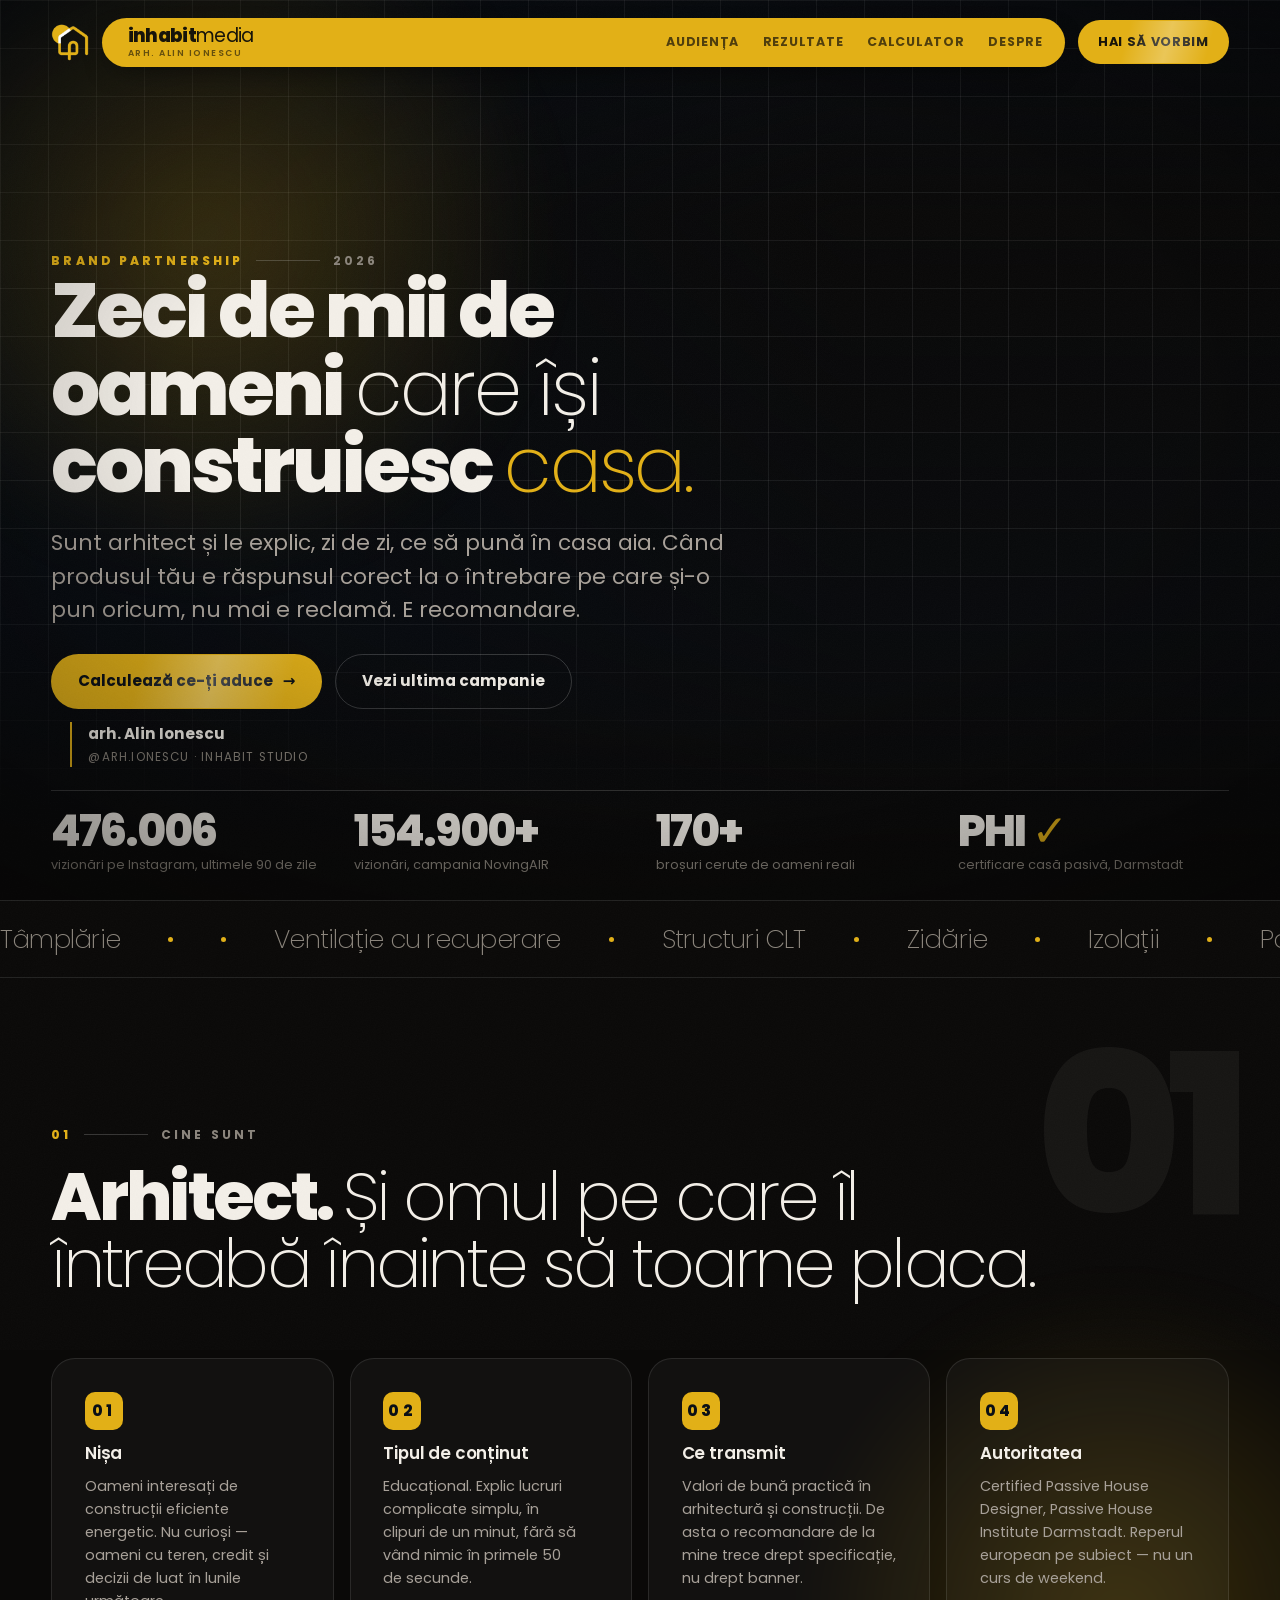
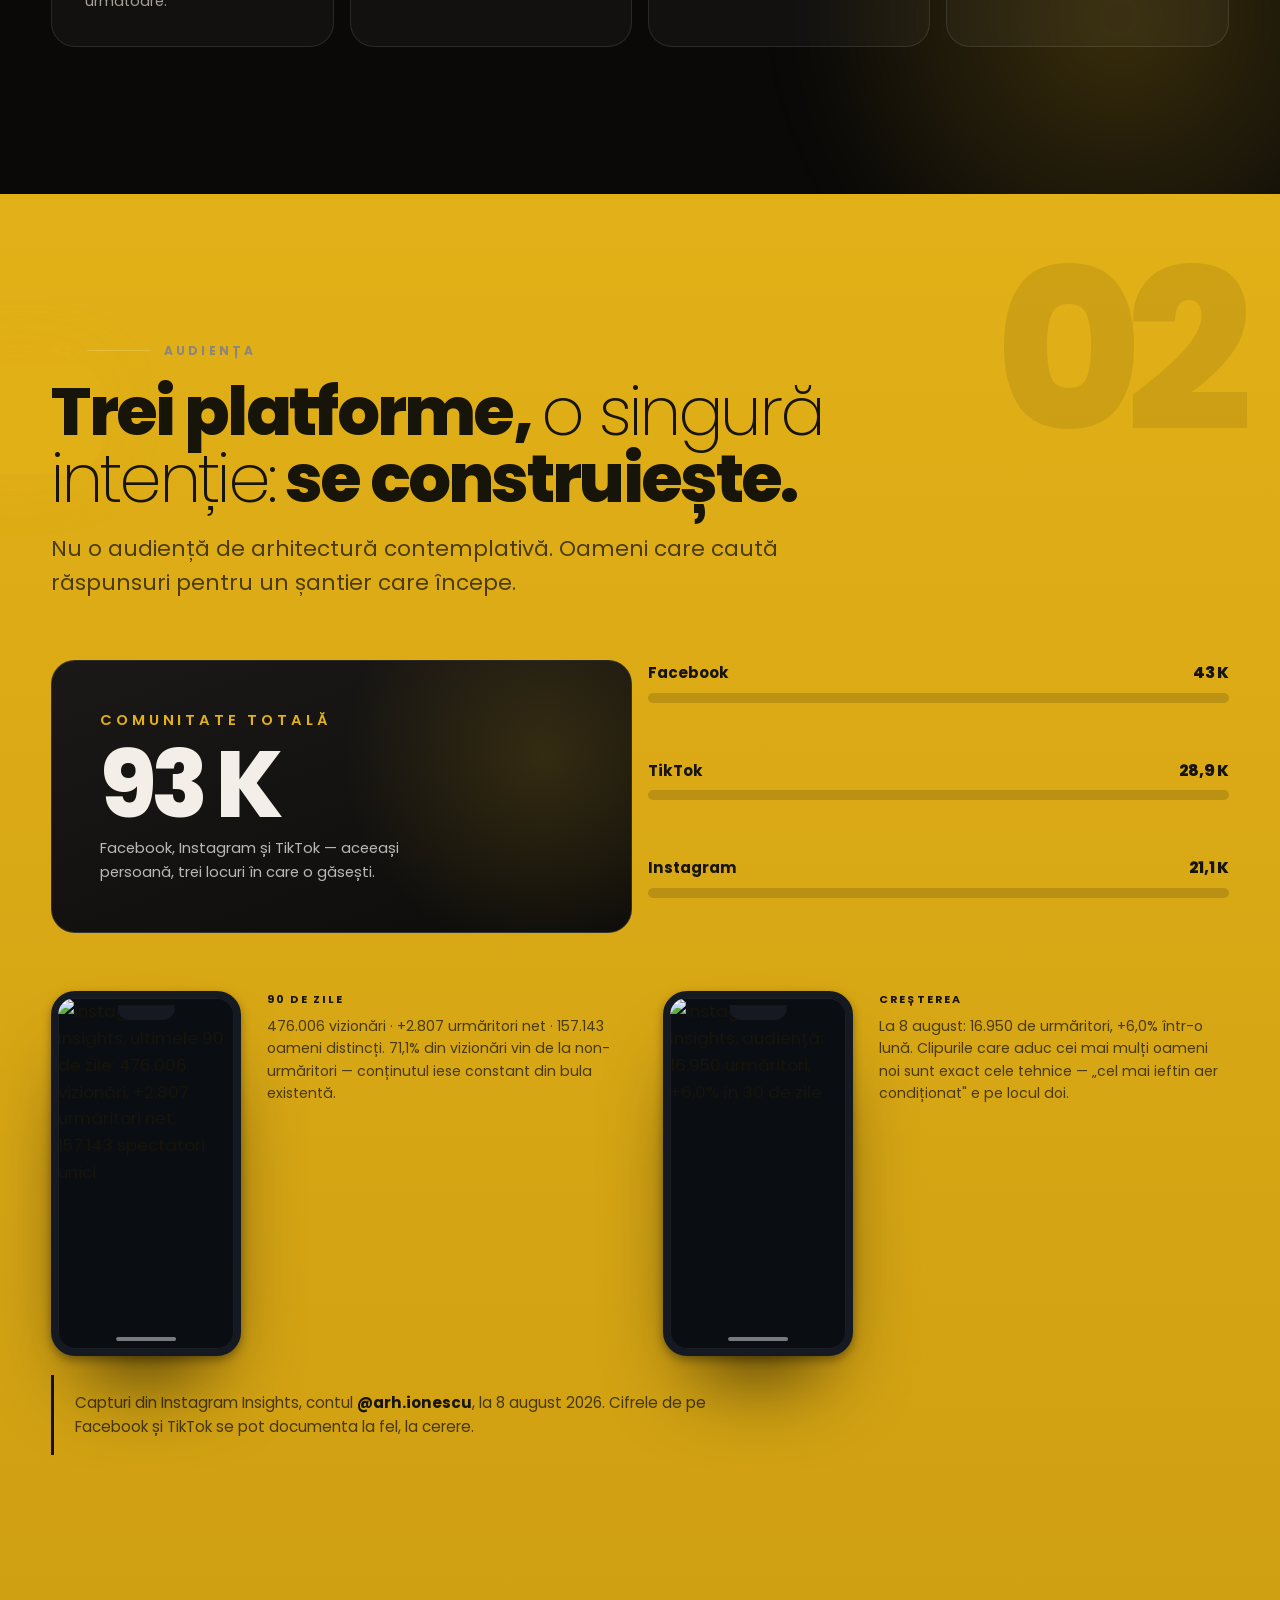
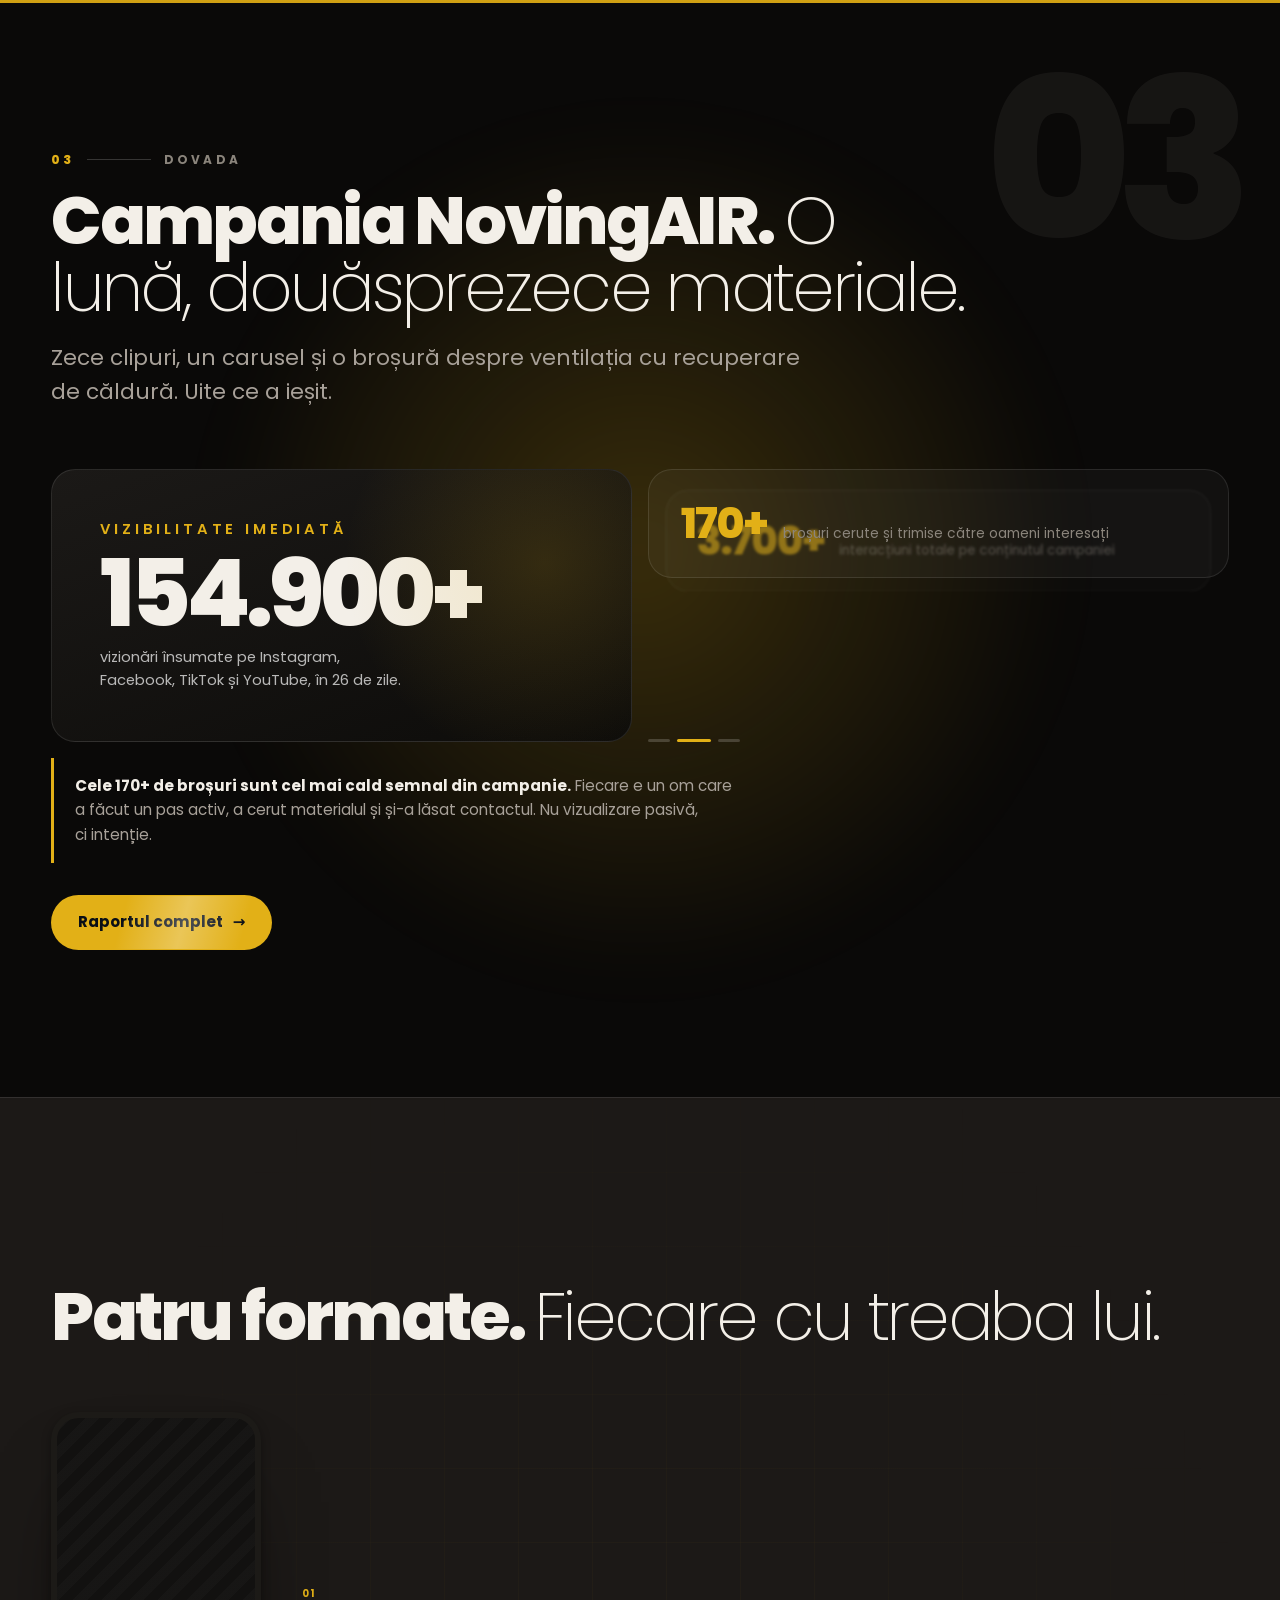
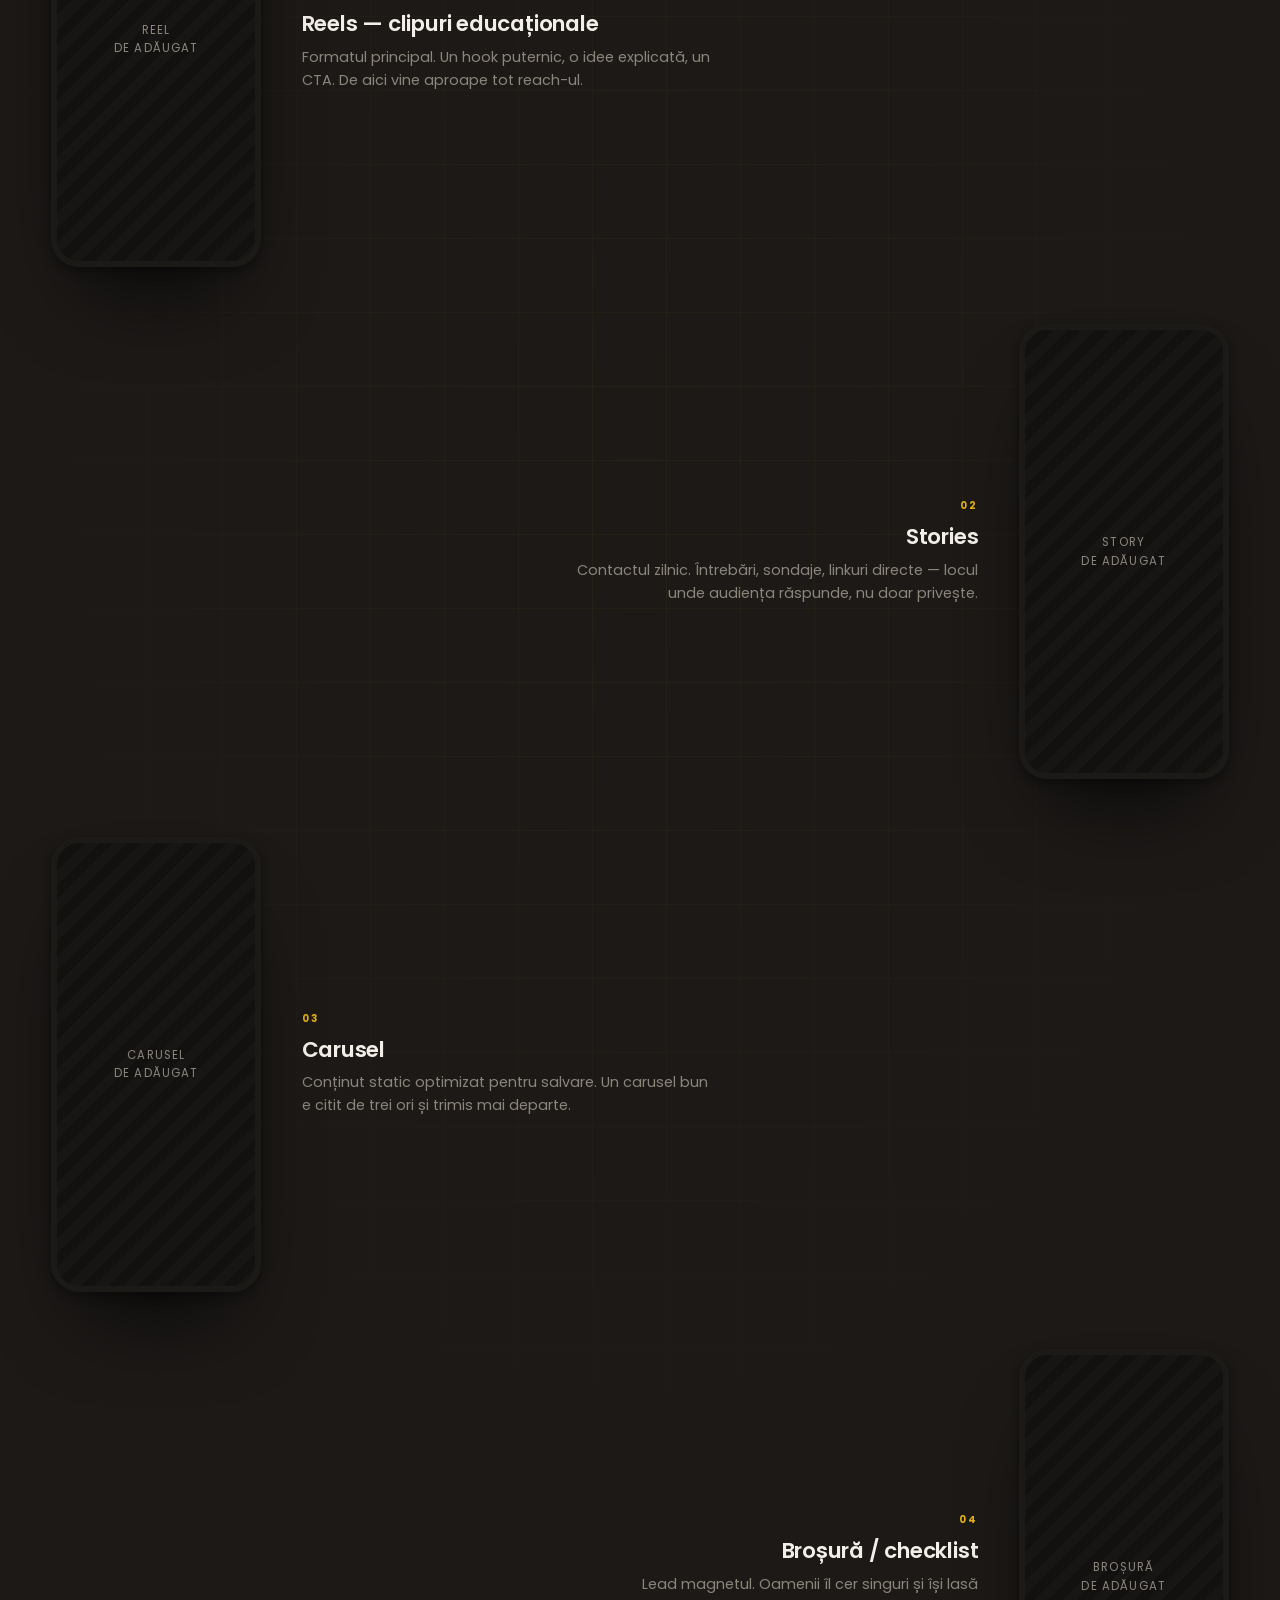
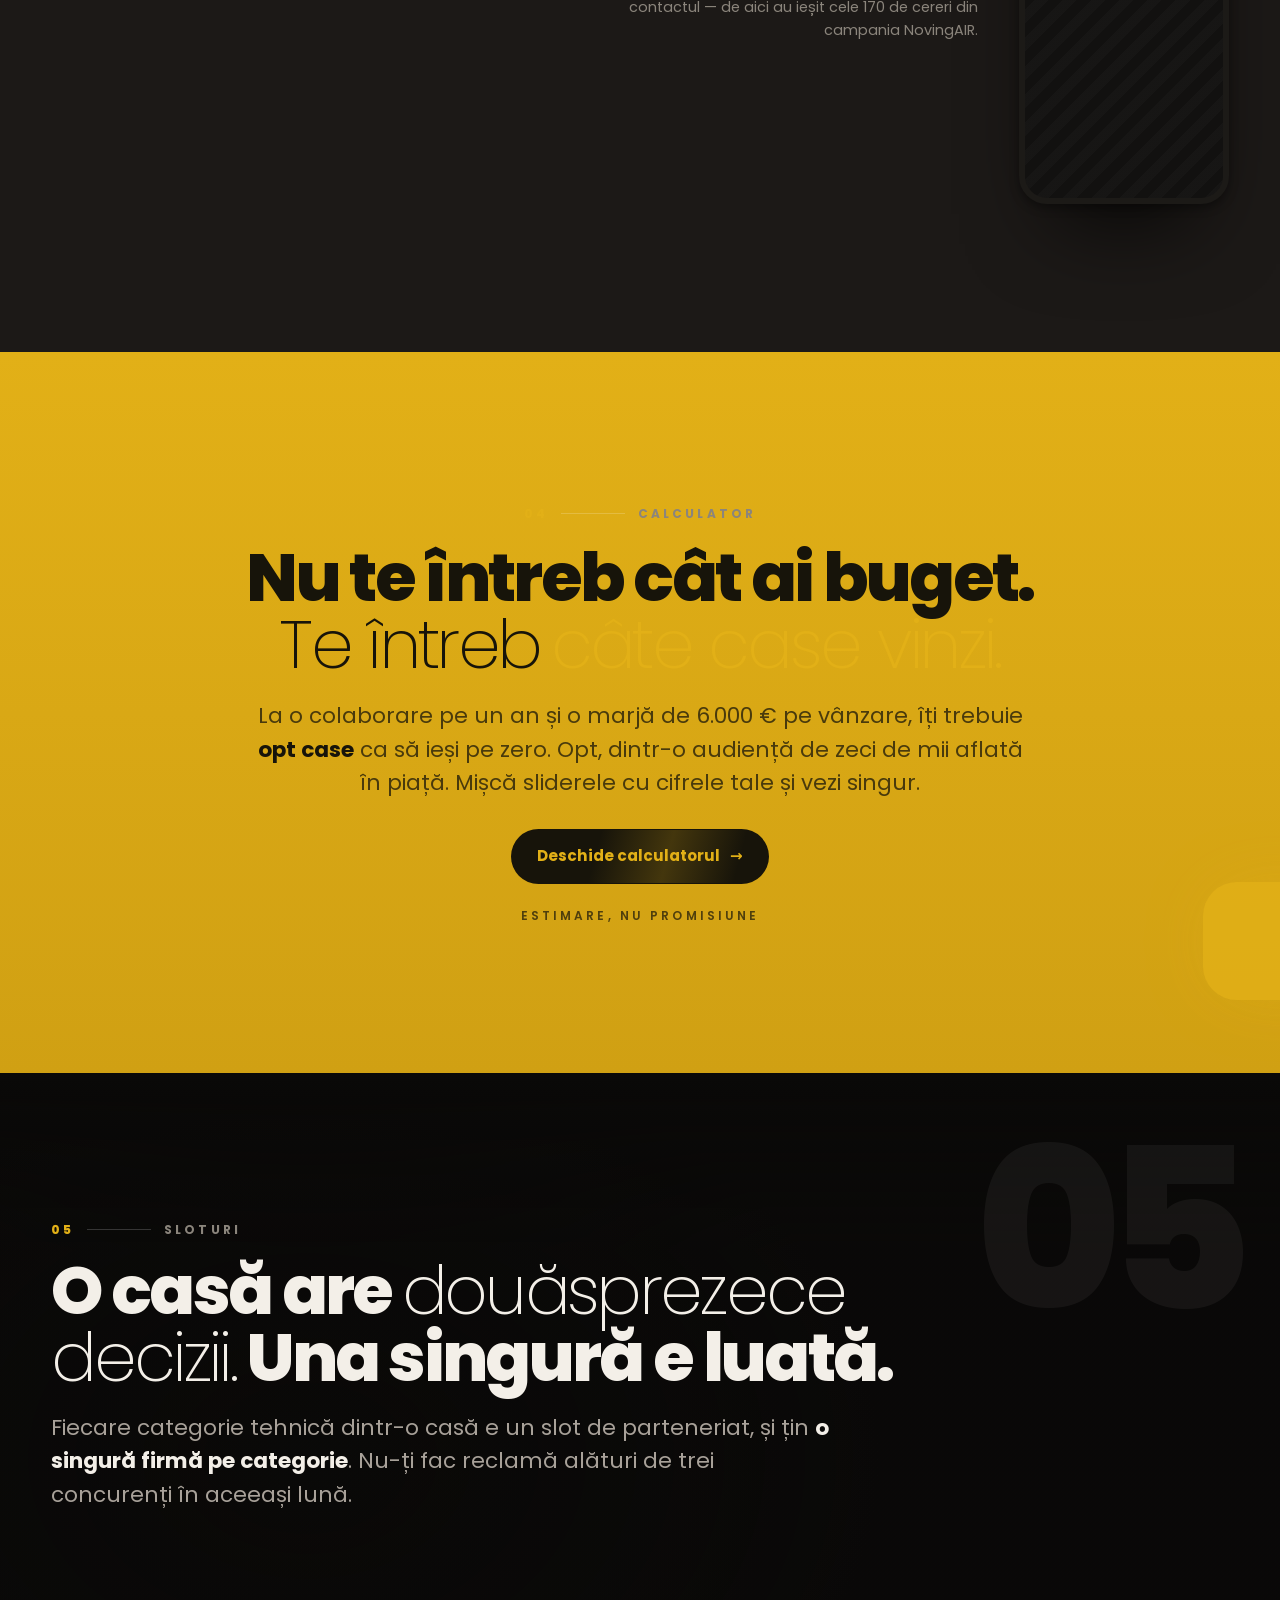
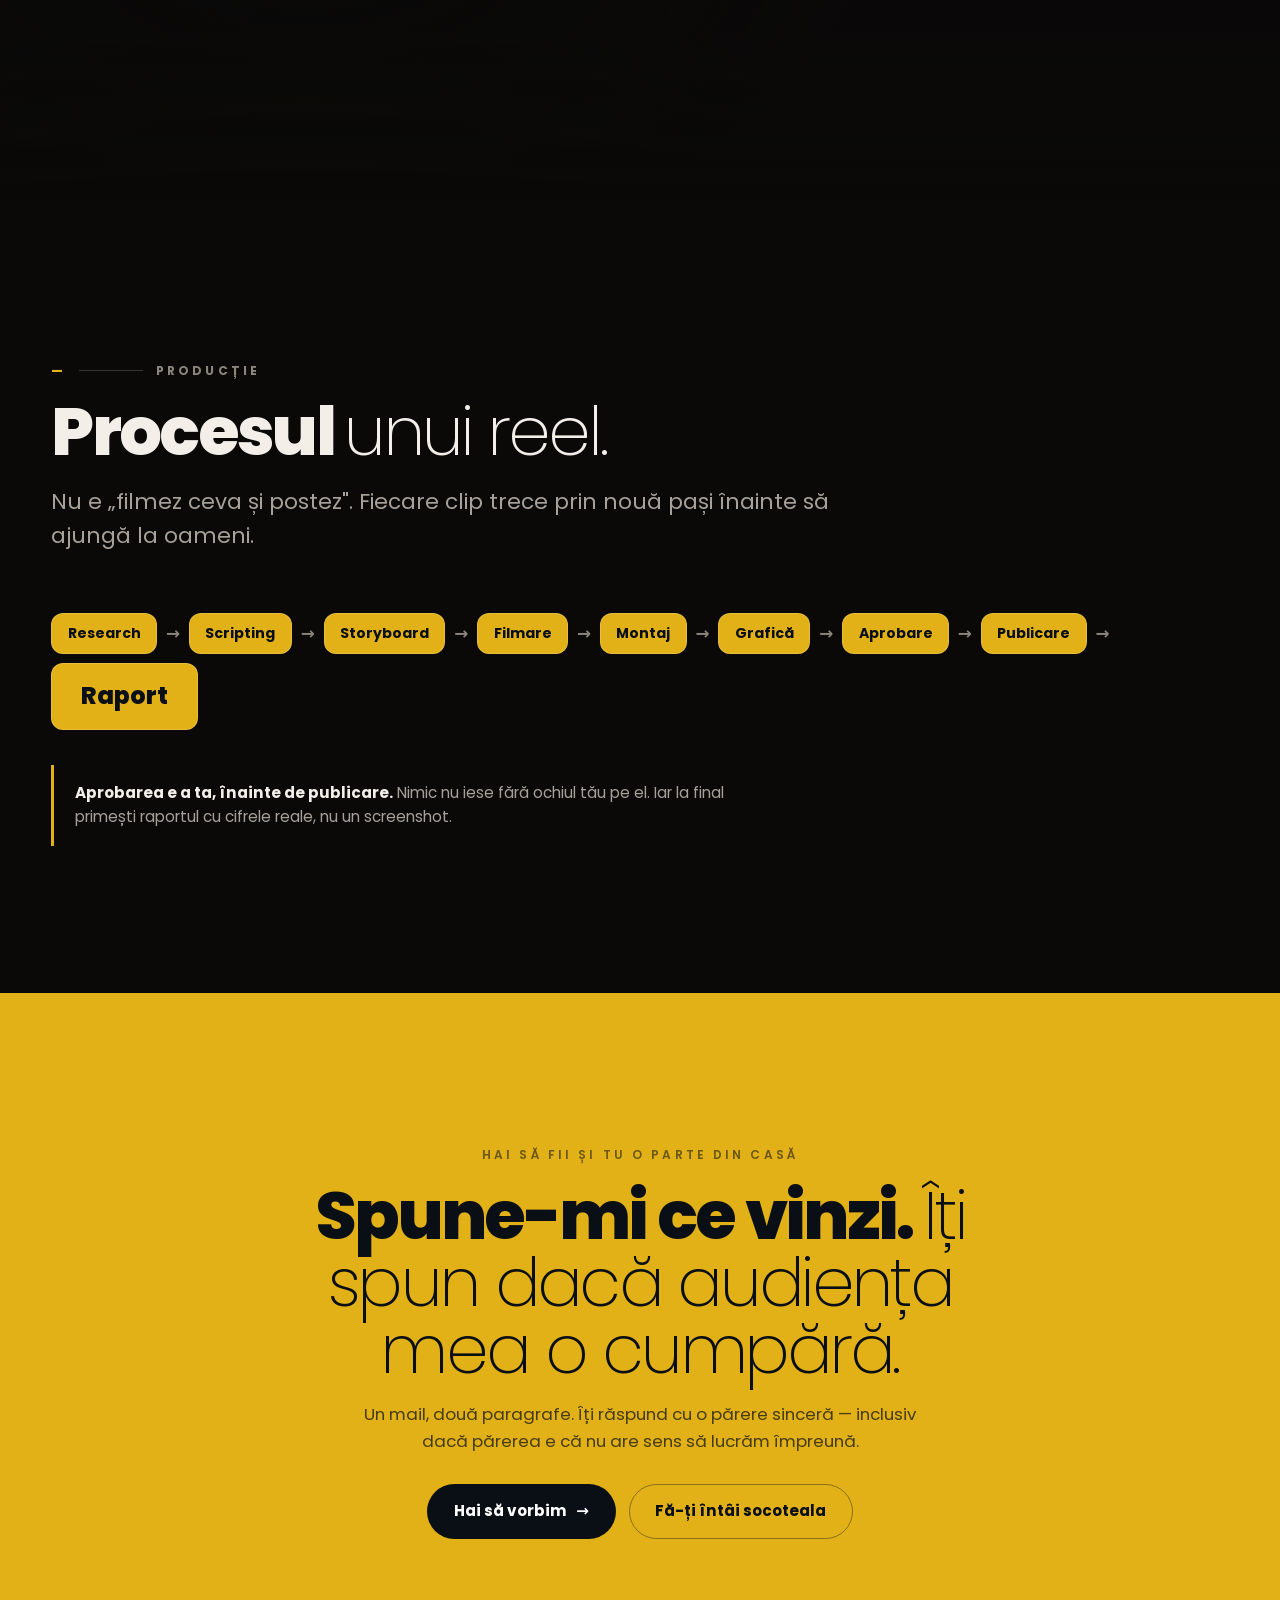
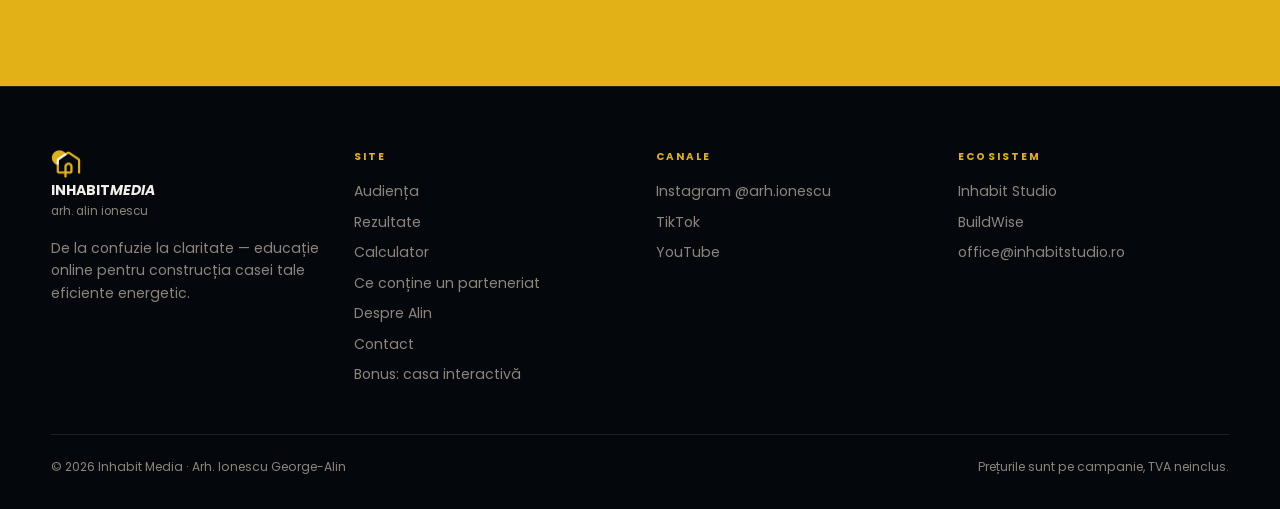
==== commit c00fd105: "Restul listei de design: galbenul, capitolele, capturile, țintele de atins Galbenul era pe tot, deci" ====
--- a/index.html
+++ b/index.html
@@ -9,12 +9,12 @@
 <meta property="og:title" content="Inhabit Media — parteneriate de brand cu arh. Alin Ionescu">
 <meta property="og:description" content="Campania NovingAIR: 154.900+ vizionări și 170+ broșuri cerute, într-o lună.">
 <meta property="og:type" content="website">
-<meta property="og:image" content="https://elod3.github.io/casa-care-vinde/assets/img/og.jpg">
+<meta property="og:image" content="https://elod3.github.io/casa-care-vinde-v2/assets/img/og.jpg">
 <meta name="twitter:card" content="summary_large_image">
 <link rel="icon" href="data:image/svg+xml,%3Csvg xmlns='http://www.w3.org/2000/svg' viewBox='0 0 32 32'%3E%3Crect width='32' height='32' rx='7' fill='%23E2B017'/%3E%3Cpath d='M7 15.5 16 8l9 7.5V25H7z' fill='none' stroke='%230A0F16' stroke-width='2.4' stroke-linejoin='round'/%3E%3C/svg%3E">
 <link rel="preconnect" href="https://fonts.googleapis.com">
 <link rel="preconnect" href="https://fonts.gstatic.com" crossorigin>
-<link href="https://fonts.googleapis.com/css2?family=Poppins:wght@200;300;400;500;600;700;800&display=swap" rel="stylesheet">
+<link href="https://fonts.googleapis.com/css2?family=Poppins:wght@200;400;500;600;700;800&display=swap" rel="stylesheet">
 <link rel="stylesheet" href="assets/css/style.css?v=16">
 <script>document.documentElement.classList.remove('no-js');</script>
 </head>
@@ -155,7 +155,7 @@
 <section class="section" id="cine">
   <div class="glow glow--br" aria-hidden="true"></div>
   <div class="wrap">
-    <div class="section-head">
+    <div class="section-head" data-ch="01">
       <span class="slate" data-reveal><b>01</b><i></i>Cine sunt</span>
       <h2 data-reveal style="--d:60ms">Arhitect. <span>Și omul pe care îl întreabă înainte să toarne placa.</span></h2>
     </div>
@@ -193,7 +193,7 @@
 <section class="section section--lit" data-nav="light" id="audienta">
   <div class="blob blob--tl" aria-hidden="true"></div>
   <div class="wrap">
-    <div class="section-head">
+    <div class="section-head" data-ch="02">
       <span class="slate" data-reveal><b>02</b><i></i>Audiența</span>
       <h2 data-reveal style="--d:60ms">Trei platforme, <span>o singură intenție:</span> se construiește.</h2>
       <p class="lead" data-reveal style="--d:120ms">
@@ -233,7 +233,7 @@
          verifica în ele. De reînnoit când se schimbă perioada. -->
     <div class="proof rail" data-reveal style="--d:140ms">
       <figure class="proof__item">
-        <div class="proof__shot"><img src="assets/img/proof/ig-overview-90z.jpg" alt="Instagram Insights, ultimele 90 de zile: 476.006 vizionări, +2.807 urmăritori net, 157.143 spectatori unici" width="946" height="1885" loading="lazy" decoding="async"></div>
+        <div class="proof__shot"><a href="assets/img/proof/ig-overview-90z.jpg" target="_blank" rel="noopener" aria-label="Deschide captura la mărime reală"><img src="assets/img/proof/ig-overview-90z.jpg" alt="Instagram Insights, ultimele 90 de zile: 476.006 vizionări, +2.807 urmăritori net, 157.143 spectatori unici" width="946" height="1885" loading="lazy" decoding="async"></a></div>
         <figcaption>
           <b>90 de zile</b>
           <span>476.006 vizionări · +2.807 urmăritori net · 157.143 oameni distincți.
@@ -242,7 +242,7 @@
         </figcaption>
       </figure>
       <figure class="proof__item">
-        <div class="proof__shot"><img src="assets/img/proof/ig-audienta-30z.jpg" alt="Instagram Insights, audiență: 16.950 urmăritori, +6,0% în 30 de zile" width="946" height="1885" loading="lazy" decoding="async"></div>
+        <div class="proof__shot"><a href="assets/img/proof/ig-audienta-30z.jpg" target="_blank" rel="noopener" aria-label="Deschide captura la mărime reală"><img src="assets/img/proof/ig-audienta-30z.jpg" alt="Instagram Insights, audiență: 16.950 urmăritori, +6,0% în 30 de zile" width="946" height="1885" loading="lazy" decoding="async"></a></div>
         <figcaption>
           <b>Creșterea</b>
           <span>La 8 august: 16.950 de urmăritori, +6,0% într-o lună. Clipurile
@@ -262,7 +262,7 @@
 <section class="section">
   <div class="glow glow--c" aria-hidden="true"></div>
   <div class="wrap">
-    <div class="section-head">
+    <div class="section-head" data-ch="03">
       <span class="slate" data-reveal><b>03</b><i></i>Dovada</span>
       <h2 data-reveal style="--d:60ms">Campania NovingAIR. <span>O lună, douăsprezece materiale.</span></h2>
       <p class="lead" data-reveal style="--d:120ms">
@@ -303,6 +303,7 @@
 
 <!-- ================= FORMATE ================= -->
 <section class="section section--mist section--edge">
+  <div class="blueprint" aria-hidden="true"></div>
   <div class="wrap">
     <div class="section-head">
       <span class="slate" data-reveal><b>—</b><i></i>Formate</span>
@@ -393,7 +394,7 @@
   </div>
   <div class="casa-bg__scrim" aria-hidden="true"></div>
   <div class="wrap">
-    <div class="section-head">
+    <div class="section-head" data-ch="05">
       <span class="slate" data-reveal><b>05</b><i></i>Sloturi</span>
       <h2 data-reveal style="--d:60ms">O casă are <span>douăsprezece decizii.</span> Una singură e luată.</h2>
       <p class="lead" data-reveal style="--d:120ms">
@@ -466,7 +467,7 @@
     <div class="footer__top">
       <div>
         <a class="brand" href="index.html">
-          <img src="assets/img/inhabit-mark.png" alt="" width="30">
+          <img src="assets/img/inhabit-mark.png" alt="" width="30" height="30">
           <span><b>INHABIT<i>MEDIA</i></b><small style="display:block">arh. alin ionescu</small></span>
         </a>
         <p style="margin-top:1rem;max-width:30ch">
--- a/assets/css/style.css
+++ b/assets/css/style.css
@@ -42,7 +42,7 @@
      galbenul. Vechiul navy a ieșit complet din paletă — secțiunile care erau
      albastre sunt acum galbene (.section--lit). */
   --bg:        #0A0908;
-  --bg-2:      #121110;
+  --bg-2:      #1C1917;   /* era #121110: raport 1,10 față de --bg, adică invizibil. Acum 1,22. */
   --bg-3:      #1B1917;
 
   /* brand, neatins */
@@ -269,7 +269,20 @@
 .slate b { color: var(--yellow); font-weight: 800; }
 .slate i { display: block; width: clamp(28px, 5vw, 64px); height: 1px; background: var(--line-2); font-style: normal; }
 
-.section-head { display: grid; gap: 1.2rem; margin-bottom: clamp(2.2rem, 1rem + 3.5vw, 4.2rem); }
+.section-head { display: grid; gap: 1.2rem; margin-bottom: clamp(2.2rem, 1rem + 3.5vw, 4.2rem); position: relative; }
+.section-head > * { position: relative; z-index: 1; }
+/* Numărul de capitol, scris o dată mare și stins. Pe telefon e singurul reper
+   de „unde sunt" într-o coloană de blocuri identice — .slate are 10,5px. */
+.section-head[data-ch]::before {
+  content: attr(data-ch);
+  position: absolute; z-index: 0; pointer-events: none;
+  right: -.04em; top: -.34em;
+  font-size: clamp(6rem, 24vw, 14rem);
+  font-weight: 800; line-height: .78; letter-spacing: -.07em;
+  color: var(--ink); opacity: .05;
+  font-variant-numeric: tabular-nums;
+}
+.section--lit .section-head[data-ch]::before { color: var(--on-lit); opacity: .09; }
 .section-head .pill, .section-head .slate { justify-self: start; }
 
 /* pastila galbenă din deck */
@@ -436,17 +449,23 @@
 .nav--open .nav__toggle span:nth-child(3) { transform: translateY(-7px) rotate(-45deg); }
 
 @media (max-width: 980px) {
-  .nav__cta { display: none; }
-  .nav__cta-m { display: inline-flex; }
+  /* CTA-ul nu intră sub hamburger. Se strânge, dar rămâne pe ecran: e singurul
+     lucru pe care îl vindem, n-are ce căuta într-un sertar. */
+  .nav__cta { display: inline-flex; padding: .7em 1.05em; font-size: .68rem; letter-spacing: .08em; }
+  .nav__cta-m { display: none; }
+  .nav__word small { display: none; }
+  .nav__bar { gap: .6rem; padding-right: .45rem; }
   .nav__toggle { display: block; }
   .nav__links {
     position: fixed; inset: calc(var(--nav-pad) + 62px) var(--gutter) auto var(--gutter);
     flex-direction: column; align-items: stretch; gap: 0; margin-left: 0; padding: .4rem 1.3rem 1.4rem;
     background: var(--bg-2); border: 1px solid var(--line); border-radius: var(--r-lg);
     box-shadow: var(--shadow-lg);
-    clip-path: inset(0 0 100% 0); transition: clip-path .45s var(--ease);
+    /* clip-path ascunde doar vizual: linkurile rămâneau în ordinea de tab. */
+    visibility: hidden;
+    clip-path: inset(0 0 100% 0); transition: clip-path .45s var(--ease), visibility 0s .45s;
   }
-  .nav--open .nav__links { clip-path: inset(0 0 0 0); }
+  .nav--open .nav__links { clip-path: inset(0 0 0 0); visibility: visible; transition: clip-path .45s var(--ease), visibility 0s; }
   .nav__links a:not(.btn) {
     padding-block: .95rem; border-bottom: 1px solid var(--line);
     font-size: 1rem; color: var(--ink-2); text-transform: none; letter-spacing: 0;
@@ -506,7 +525,10 @@
   /* Zoom mai scurt pe telefon: sursa are 2648 px înălțime, iar un ecran de
      3x are nevoie de ~2530. La 1,12 am fi mărit poza; la 1,06 nu. */
   .hero__media img { animation-name: slowzoomSm; }
-  .hero { padding-top: calc(var(--nav-h) + 19svh); }
+  /* 19svh la 664svh însemna 126px de gol în capul primului ecran, iar
+     socoteala dădea ~777px de conținut într-un ecran de 664 — deci butoanele
+     începeau sub margine. 9svh lasă capul liber și aduce CTA-ul în ecran. */
+  .hero { padding-top: calc(var(--nav-h) + 9svh); }
   .hero__scrim {
     background:
       linear-gradient(180deg, rgba(7, 11, 17, .62) 0%, rgba(7, 11, 17, .06) 16%, rgba(7, 11, 17, .58) 34%, rgba(7, 11, 17, .9) 64%, var(--bg) 97%);
@@ -646,6 +668,12 @@
 .card > * { position: relative; }
 .card p { font-size: .9rem; color: var(--ink-2); }
 .card__n {
+  /* erau 4 pătrate galbene pline pe secțiune, în șase locuri pe site.
+     Sunt numerotare — deci arată ca eticheta de capitol, același vocabular. */
+  width: auto; height: auto; background: none; border-radius: 0;
+  display: block; place-items: unset; box-shadow: none;
+  color: var(--yellow); font-weight: 800;
+  font-size: .66rem; letter-spacing: .22em; margin-bottom: .1rem;
   width: 38px; height: 38px; border-radius: 10px;
   background: var(--yellow); color: #0A0F16;
   display: grid; place-items: center; font-weight: 800; font-size: .95rem;
@@ -714,7 +742,12 @@
 
 /* ---------- 15. Flow proces ---------- */
 .flow { display: flex; flex-wrap: wrap; gap: .55rem; align-items: center; }
-.flow__step { background: var(--yellow); color: #0A0F16; font-weight: 700; font-size: .88rem; padding: .6em 1.1em; border-radius: 12px; }
+.flow__step {
+  /* Nouă dreptunghiuri galbene pline erau cel mai zgomotos element de pe
+     pagină — pentru conținutul care îl interesează cel mai puțin pe cumpărător.
+     Pașii devin schiță; doar destinația rămâne aprinsă. */
+  background: transparent; color: var(--ink-2);
+  border: 1px solid var(--line-2); box-shadow: none; background: var(--yellow); color: #0A0F16; font-weight: 700; font-size: .88rem; padding: .6em 1.1em; border-radius: 12px; }
 .flow__step--big { font-size: clamp(1.05rem, .9rem + .9vw, 1.5rem); font-weight: 800; padding: .55em 1.2em; }
 .flow__sep { color: var(--ink-3); font-weight: 700; }
 
@@ -1137,7 +1170,9 @@
 .phones { display: grid; gap: clamp(1rem, .5rem + 2vw, 2rem); grid-template-columns: repeat(auto-fit, minmax(min(100%, 190px), 1fr)); }
 .phone {
   aspect-ratio: 9 / 19.5; border-radius: 28px; overflow: hidden; position: relative;
-  border: 6px solid #1C1A17; background: var(--bg-2);
+  /* ecranul rămâne la negrul vechi: --bg-2 s-a luminat la #1C1917, iar rama
+     ar fi ajuns aceeași culoare cu ecranul și telefonul ar fi dispărut. */
+  border: 6px solid #1C1A17; background: #121110;
   box-shadow: var(--shadow-lg);
   transition: transform .45s var(--ease);
 }
@@ -1387,18 +1422,27 @@
   .section--casa { min-height: min(66svh, 560px); }
 
   /* fâșia de cifre din hero intră și ea în bandă */
+  /* Patru cifre de aceeași mărime, pe orizontală, în primul ecran — și „PHI ✓",
+     care nu e cifră, în rând cu trei contoare. O cifră mare care ancorează,
+     trei mici care o susțin. */
   .figures.rail {
+    display: grid !important;
+    grid-template-columns: repeat(2, minmax(0, 1fr));
+    gap: 1.2rem 1rem;
+    margin-inline: 0; padding-inline: 0; overflow: visible;
+    -webkit-mask-image: none; mask-image: none;
     border-top: 1px solid var(--line-2);
-    padding-top: 1rem;
+    padding-top: 1.1rem;
   }
-  .figures.rail > * { flex: 0 0 min(58%, 210px); }
+  .figures.rail > * { flex: none; }
+  .figures.rail > *:first-child { grid-column: 1 / -1; }
+  .figures.rail > *:first-child b { font-size: clamp(2.4rem, 1.6rem + 4vw, 3.2rem); }
+  .figures b { font-size: clamp(1.5rem, 1.1rem + 2.6vw, 2rem); }
+  .figures span { font-size: .78rem; color: var(--ink-2); }
   .rail::after { content: ""; flex: 0 0 calc(var(--gutter) - .8rem); }
 
   /* mockupurile sunt mai înguste: patru ecrane de telefon unul sub altul
      mâncau două ecrane și jumătate de derulat, degeaba */
-  .phones.rail > * { flex: 0 0 min(52%, 200px); }
-  .phones.rail { align-items: center; }
-
   /* cifrele mari au nevoie de ceva mai multă lățime decât restul, altfel
      eticheta de sub ele se rupe în coloane de două cuvinte */
   .stat-grid.rail > * { flex: 0 0 min(82%, 330px); }
@@ -1406,13 +1450,34 @@
   /* Capturile din Insights: telefonul deasupra, explicația dedesubt, ambele
      pe mijlocul cardului. Lipit de marginea din stânga, telefonul arăta a
      listă tăiată; centrat arată a obiect așezat. */
-  .proof.rail > * {
-    flex: 0 0 min(82%, 330px);
-    grid-template-columns: 1fr;
-    justify-items: center; text-align: center;
+  /* Capturile din Insights sunt singura dovadă verificabilă de pe site, și
+     erau la 158px dintr-o sursă de 946px — micșorare de 6×, deci cifrele
+     aveau 6,7px. O dovadă pe care n-o poți citi nu e o dovadă. Ies din bandă,
+     ies din rama de telefon (omul ține deja un telefon în mână), se decupează
+     pe zona cu cifre și se deschid la atingere. Micșorare 2,4×. */
+  .proof {
+    display: grid !important; grid-template-columns: 1fr; gap: 1.6rem;
+    margin-inline: 0; padding-inline: 0; overflow: visible;
+    -webkit-mask-image: none; mask-image: none;
   }
-  .proof.rail .proof__shot { max-width: 172px; width: 100%; margin-inline: auto; }
-  .proof.rail figcaption { justify-items: center; }
+  .proof__item { grid-template-columns: 1fr; gap: .8rem; text-align: left; justify-items: stretch; }
+  .proof__shot {
+    position: relative;
+    max-width: none; width: 100%; margin-inline: 0;
+    border-width: 0; border-radius: 14px;
+    box-shadow: var(--shadow), 0 0 0 1px var(--line) inset;
+  }
+  .proof__shot::before, .proof__shot::after { display: none; }
+  .proof__shot img { aspect-ratio: 5 / 4; object-fit: cover; object-position: 50% 0; }
+  .proof__shot a { display: block; }
+  .proof__shot a::after {
+    content: "atinge pentru mărime reală";
+    position: absolute; left: .7rem; bottom: .6rem;
+    font-size: .62rem; letter-spacing: .14em; text-transform: uppercase;
+    font-weight: 700; color: var(--yellow);
+    background: rgba(10, 9, 8, .78); padding: .4em .7em; border-radius: 100px;
+  }
+  .proof figcaption { justify-items: start; text-align: left; }
 
   /* Cardurile cu text intră și ele în bandă — erau exact blocurile suprapuse
      din care pagina ieșea cascadă. Sunt mai late decât cifrele: sub 82% textul
@@ -1508,6 +1573,9 @@
   width: 22px; height: 3px; border-radius: 100px; padding: 0;
   background: var(--line-2); transition: background-color .35s, width .35s var(--ease);
 }
+/* ținta reală, invizibilă: 44px pe verticală, fără să miște desenul de 3px */
+.deck__dots button { position: relative; }
+.deck__dots button::after { content: ""; position: absolute; left: -6px; right: -6px; top: -20px; bottom: -20px; }
 .deck__dots button[aria-current="true"] { background: var(--yellow); width: 34px; }
 .section--lit .deck__dots button { background: rgba(23, 20, 10, .25); }
 .section--lit .deck__dots button[aria-current="true"] { background: var(--on-lit); }
@@ -1590,3 +1658,38 @@
   input[type="range"] { height: 44px; }
   input[type="range"]::-webkit-slider-thumb { margin-top: -7px; }
 }
+
+/* ==========================================================================
+   33. RITM PE TELEFON
+   ========================================================================== */
+@media (max-width: 720px) {
+  /* Antetul stătea la 35px de conținut și la 102px de secțiunea de dinainte:
+     ochiul îl grupa cu cardurile de dedesubt, nu cu propria secțiune. */
+  .section-head { margin-bottom: 2.1rem; gap: .9rem; }
+
+  /* Poppins ExtraLight la 16,7px într-un gri stins nu e text, e ceață.
+     Greutatea 200 e frumoasă la 60px, nu la 16. */
+  .marquee span { font-weight: 300; color: var(--ink-2); font-size: 1.05rem; }
+  .marquee { padding-block: .85rem; }
+
+  /* Un mockup gol de 118px arată a imagine care n-a încărcat. Până apar
+     clipurile reale, formatul se anunță cu textul lui, nu cu o ramă goală.
+     Când vin clipurile: șterge regula. */
+  .format:has(.phone__empty) { grid-template-columns: 1fr; gap: .5rem; }
+  .format:has(.phone__empty) .phone { display: none; }
+  .format:has(.phone__empty) .format__body { border-left: 2px solid var(--yellow); padding-left: 1rem; }
+
+  /* ținta minimă pe touch, fără să se schimbe desenul */
+  .seg button { min-height: 44px; }
+}
+
+@media (max-width: 460px) {
+  /* la 6 rânduri de titlu, primul ecran nu mai avea loc de nimic altceva */
+  :root { --fs-h1: clamp(1.7rem, 0.4rem + 6.2vw, 2.6rem); }
+}
+
+@media (max-width: 420px) {
+  /* pe telefoanele înguste din CTA rămâne doar verbul */
+  .nav__cta { font-size: 0; padding: .8em 1em; }
+  .nav__cta::before { content: "Scrie-mi"; font-size: .68rem; letter-spacing: .08em; }
+}
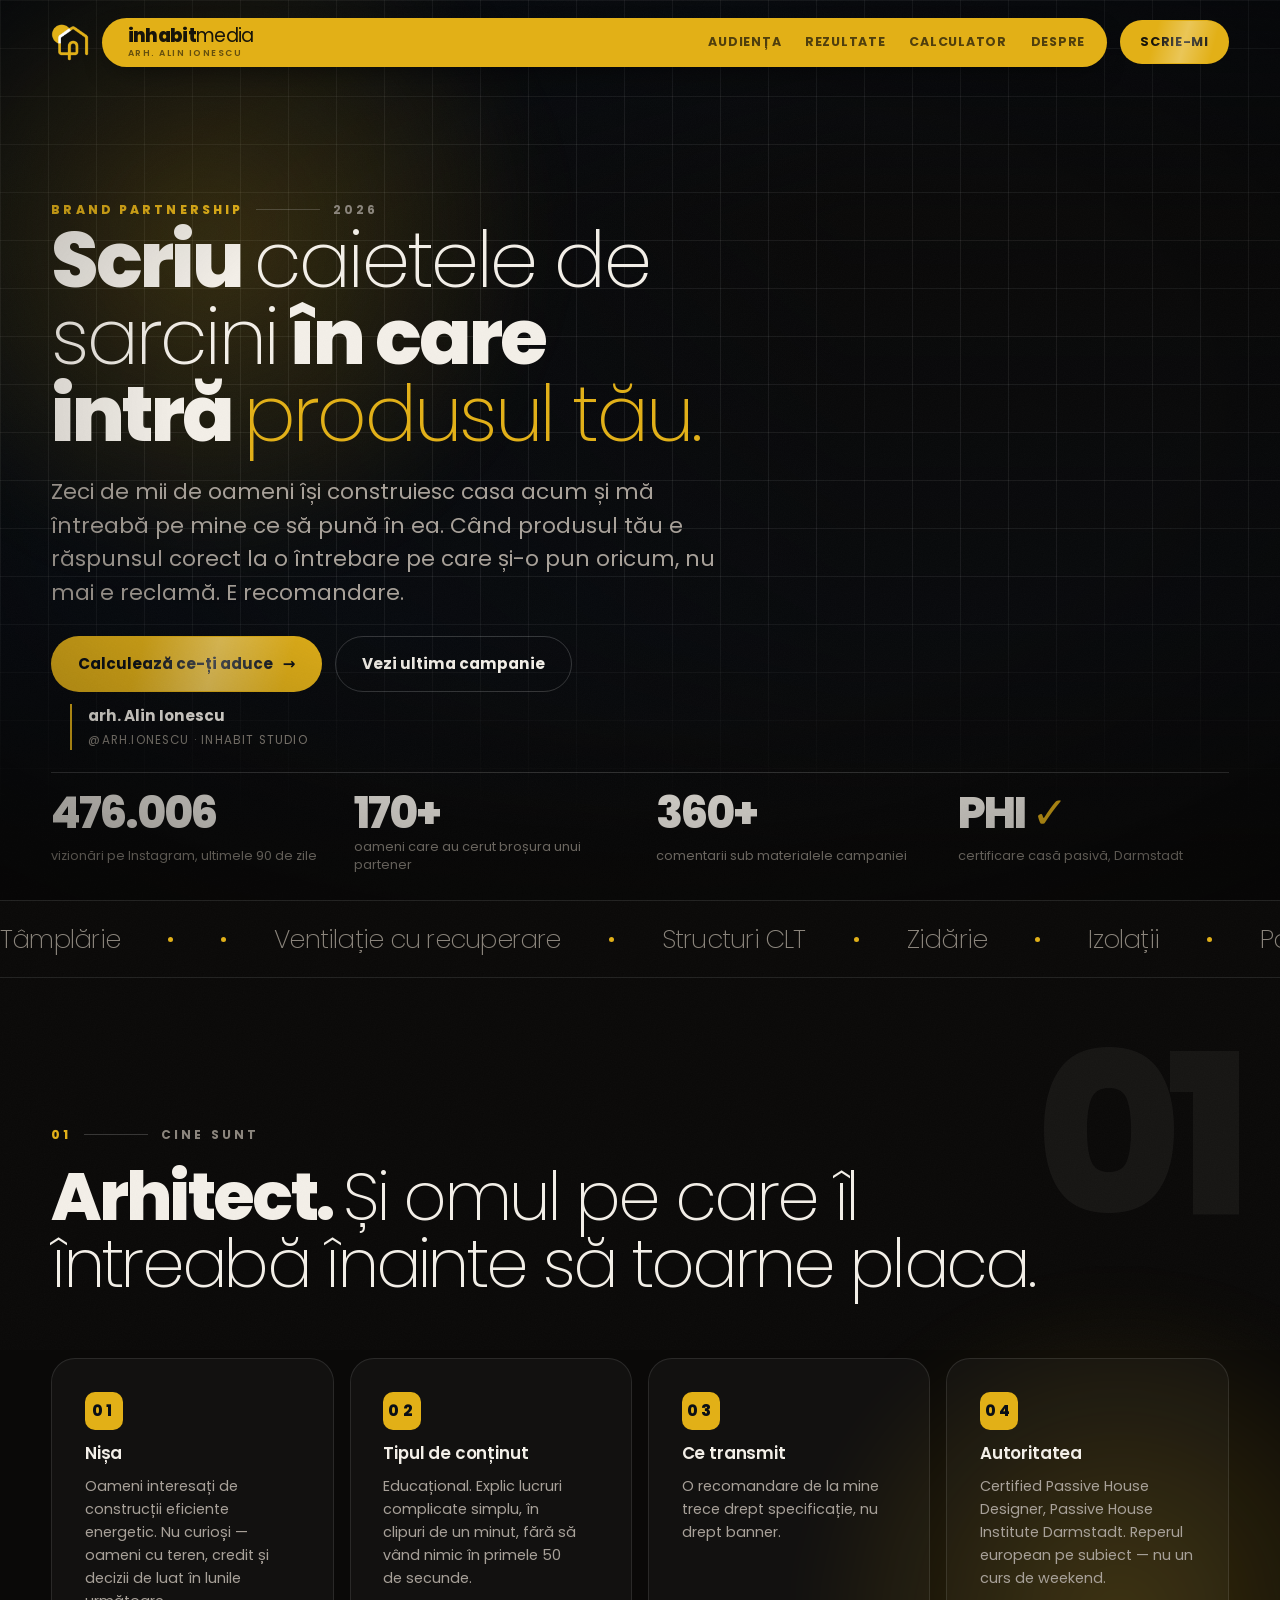
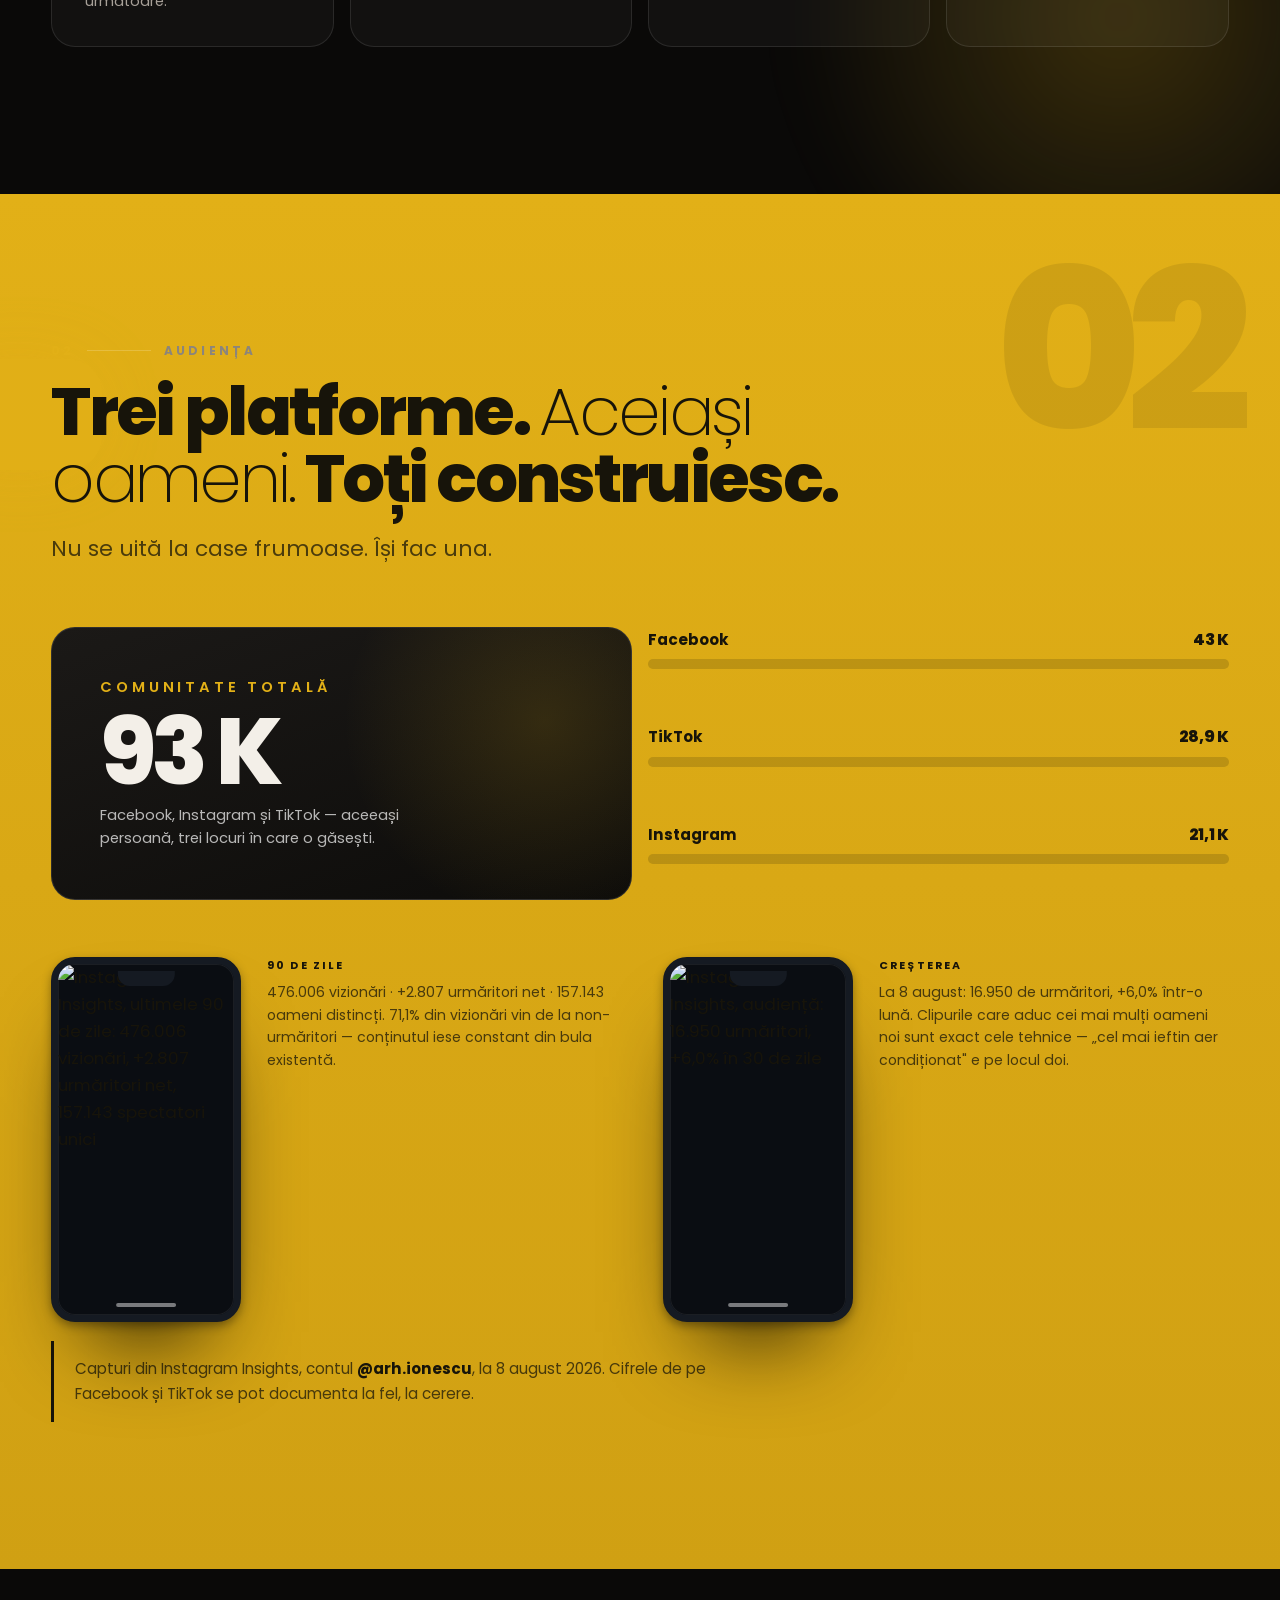
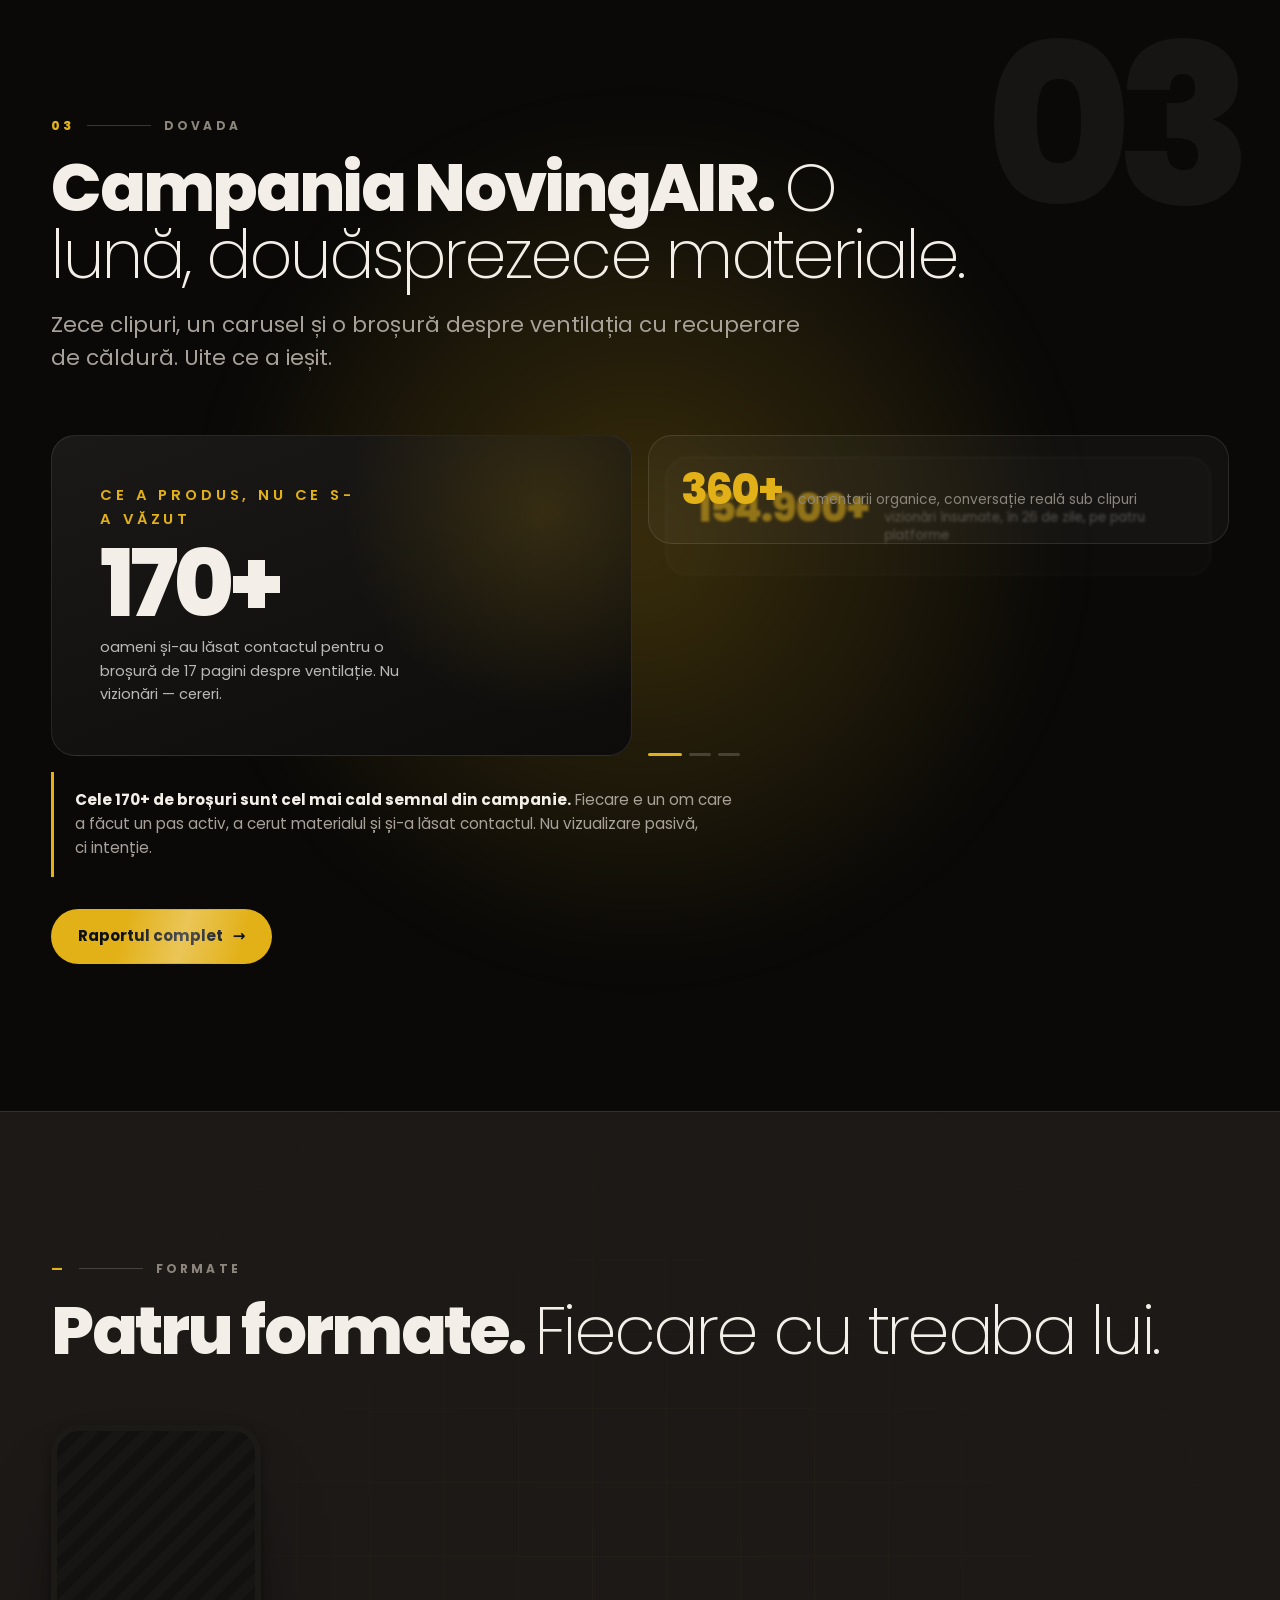
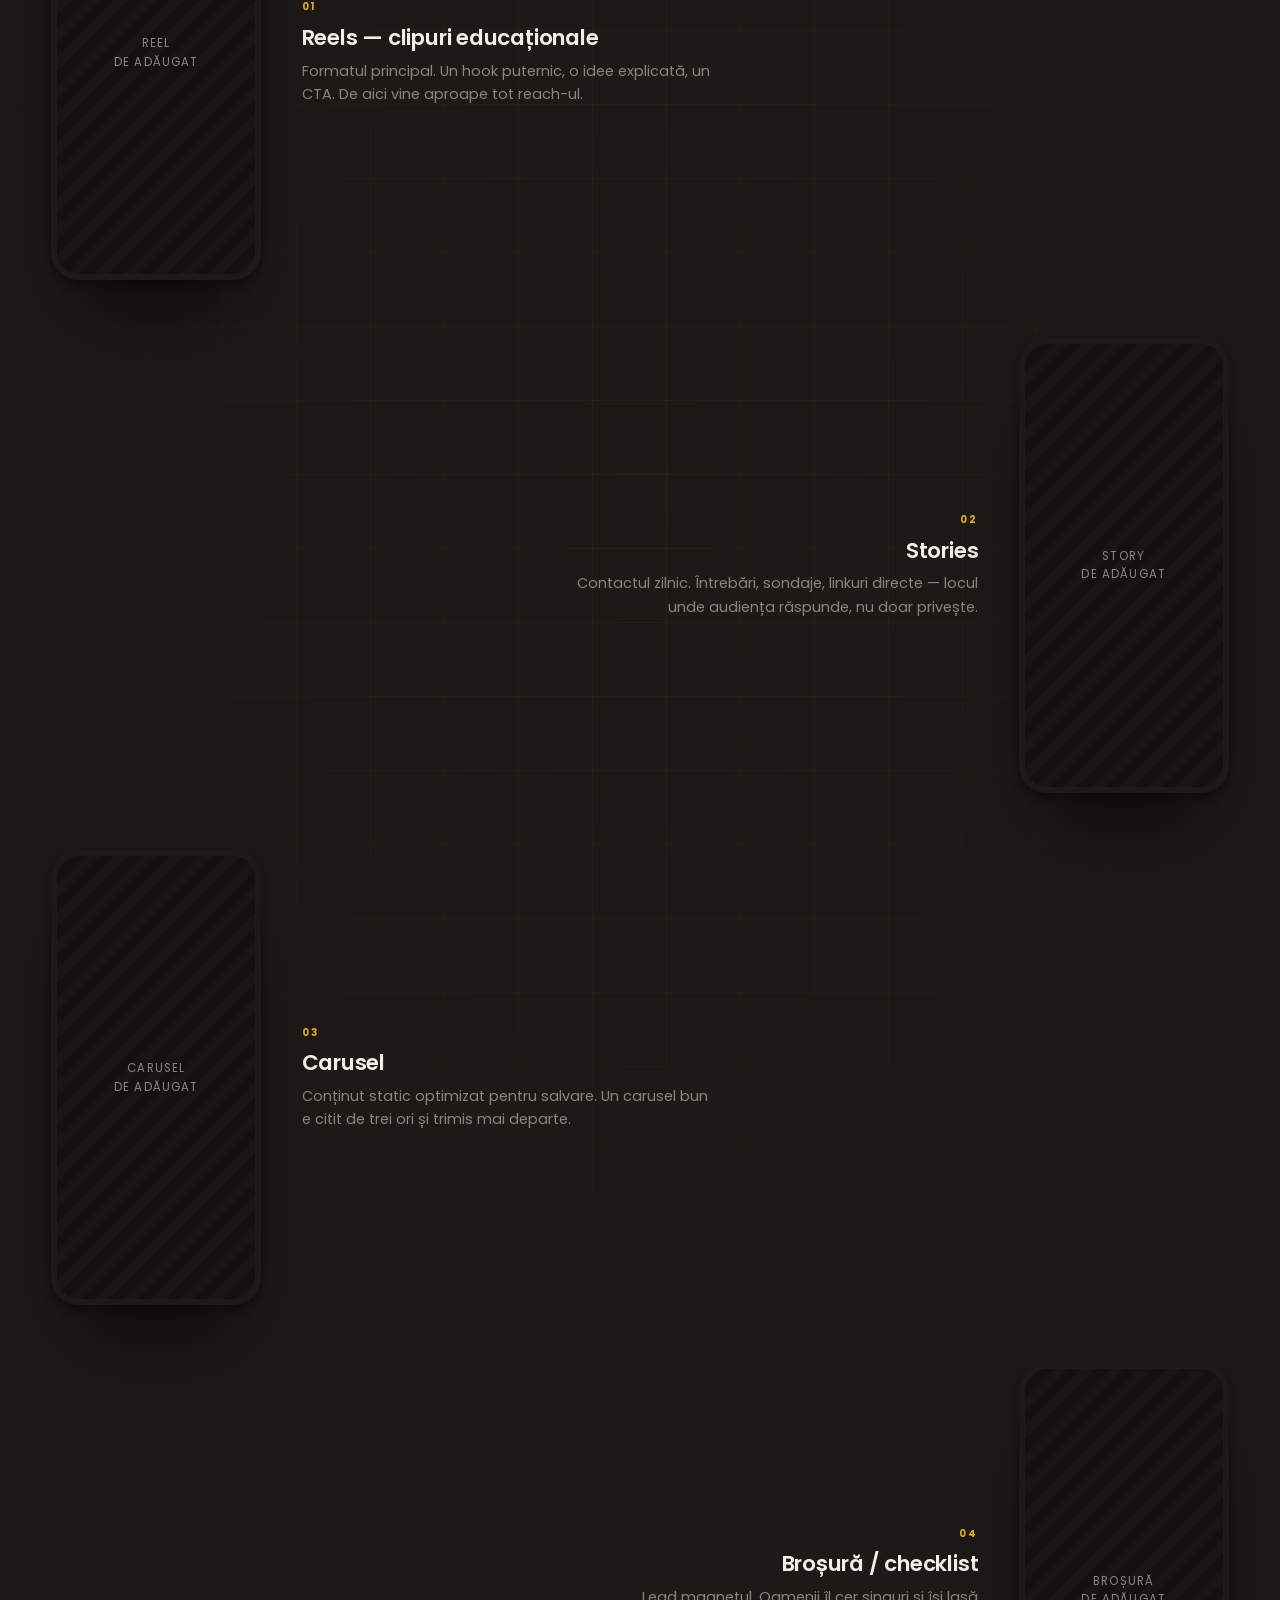
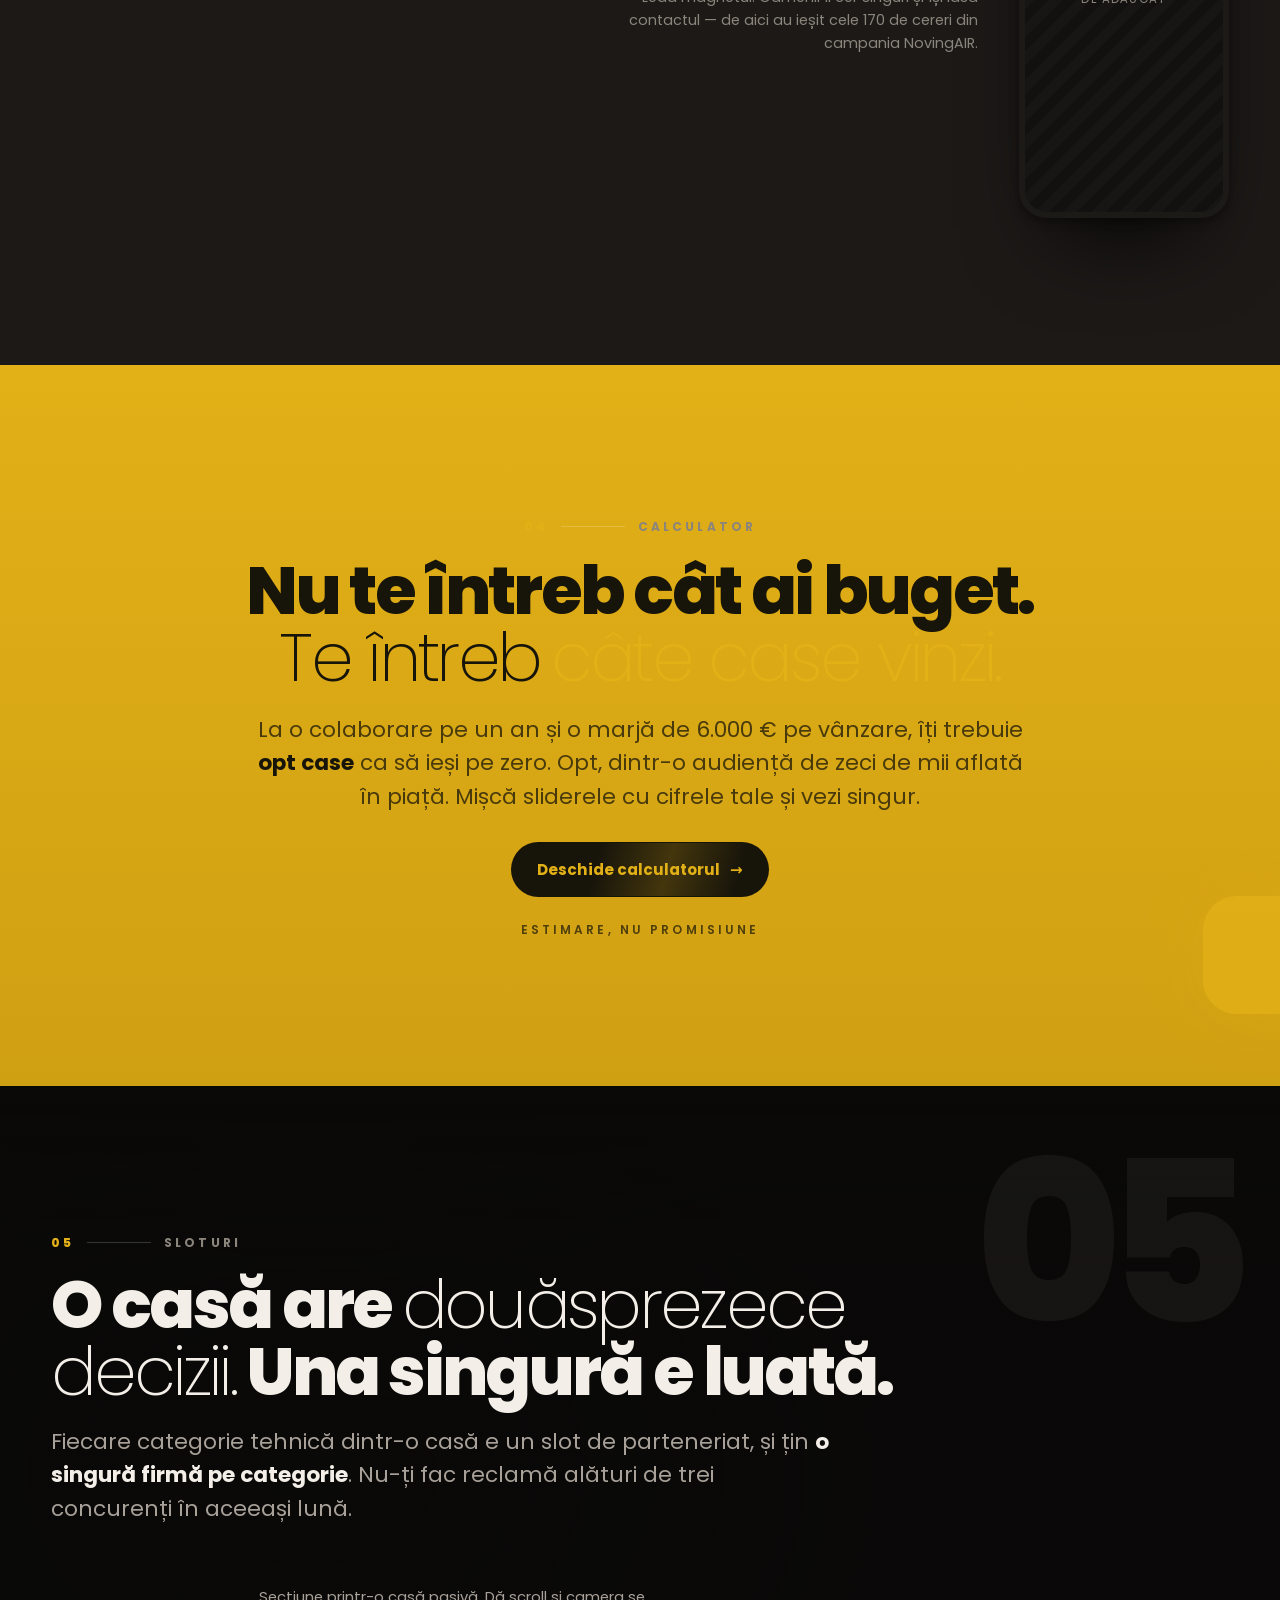
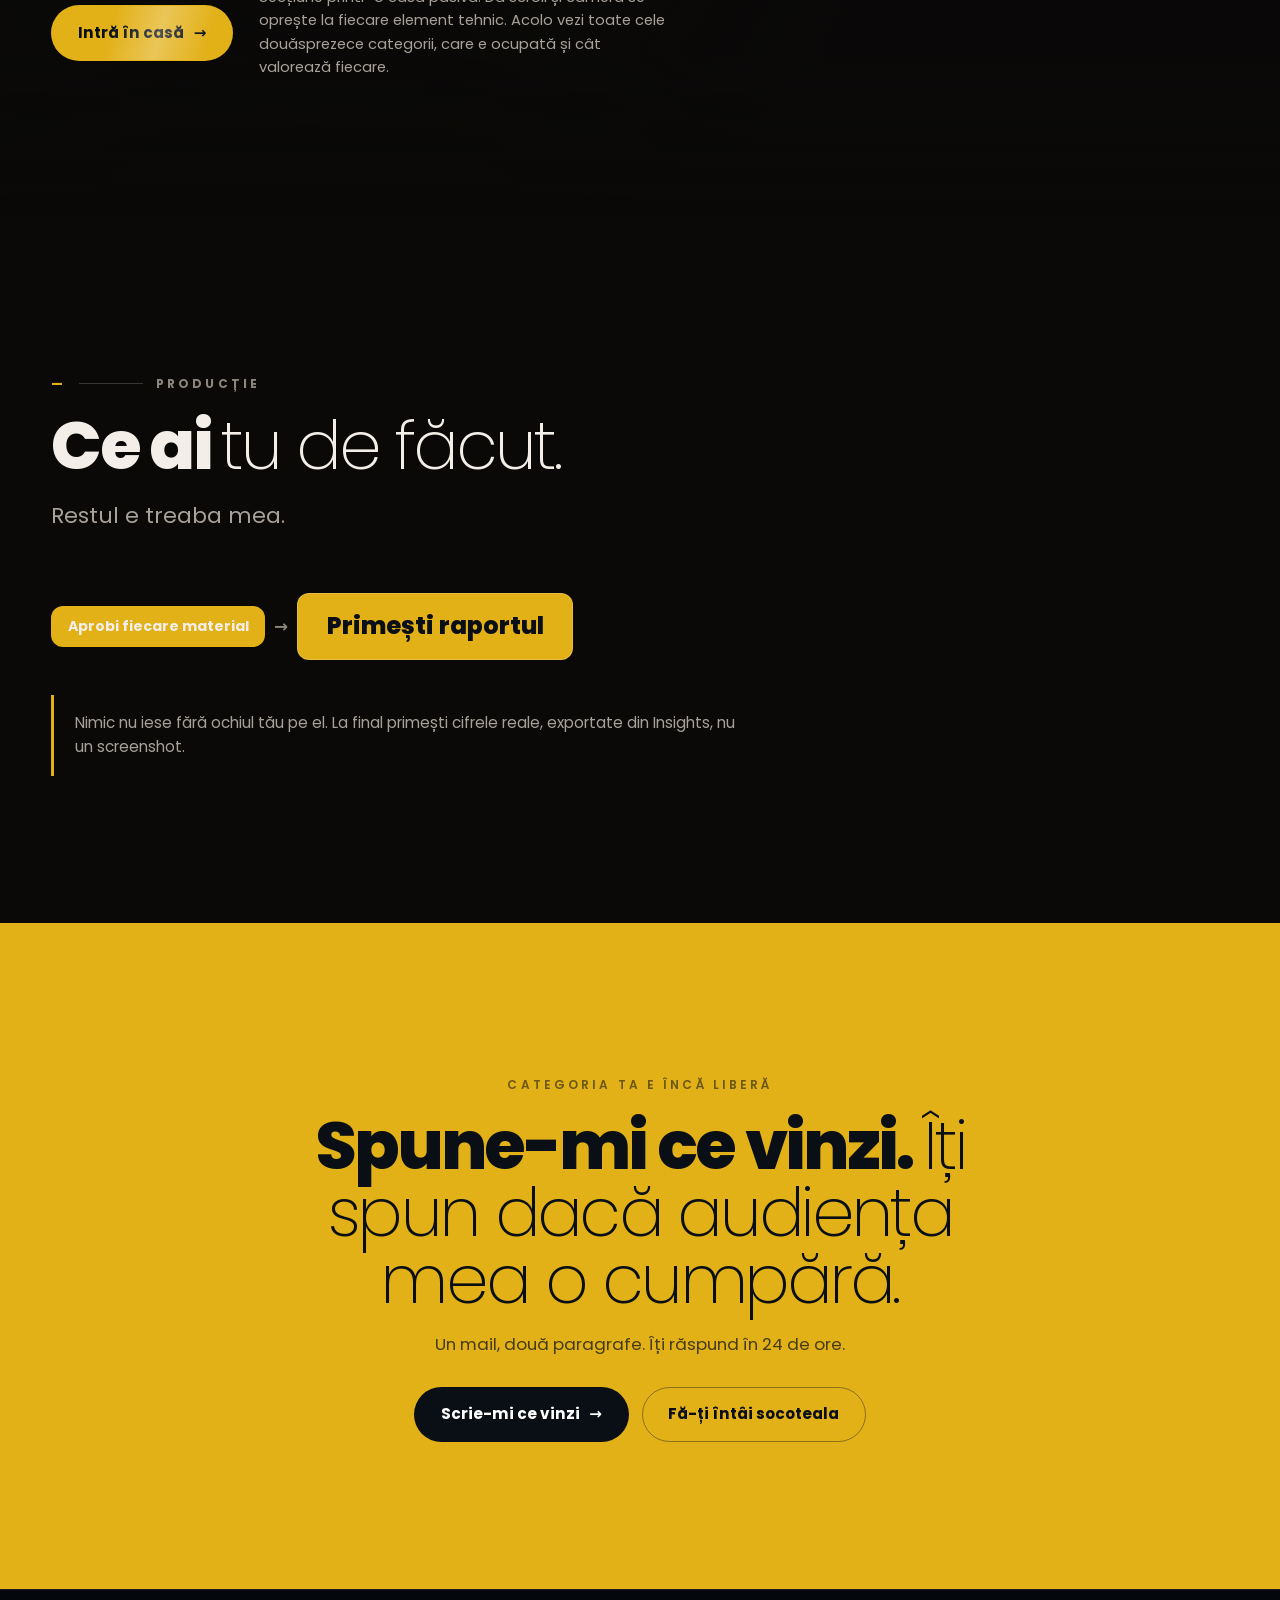
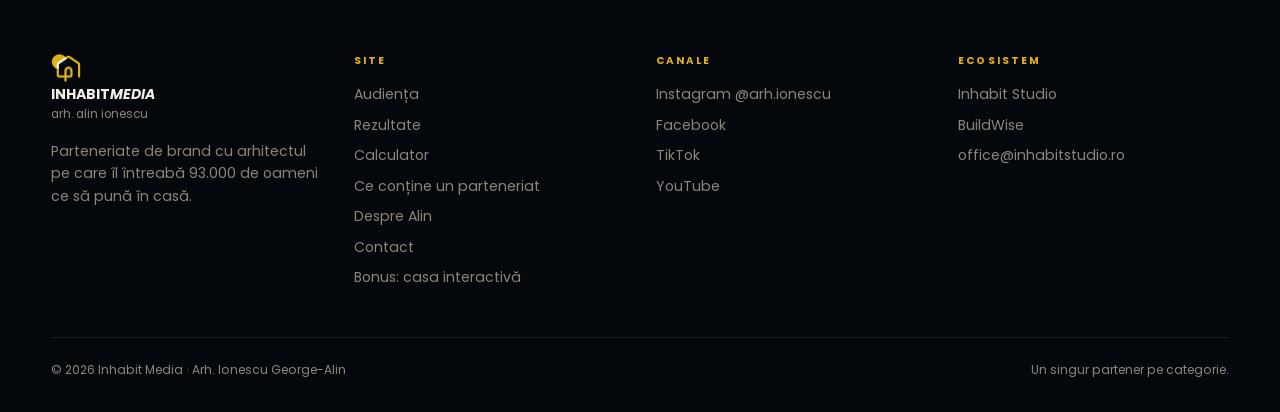
==== commit 463b1a4b: "Pasul de text: titlul, cifrele care se băteau cap în cap, CTA-ul, tăieturile H1 era "Zeci de mii de " ====
--- a/index.html
+++ b/index.html
@@ -58,14 +58,14 @@
       <a href="rezultate.html">Rezultate</a>
       <a href="calculator.html">Calculator</a>
       <a href="despre.html">Despre</a>
-        <a class="btn btn--dark nav__cta-m" href="contact.html">Hai să vorbim</a>
+        <a class="btn btn--dark nav__cta-m" href="contact.html">Scrie-mi</a>
       </nav>
       <button class="nav__toggle" id="navToggle" aria-label="Meniu" aria-expanded="false" aria-controls="navLinks">
         <span></span><span></span><span></span>
       </button>
     </div>
 
-    <a class="btn btn--primary nav__cta" href="contact.html">Hai să vorbim</a>
+    <a class="btn btn--primary nav__cta" href="contact.html">Scrie-mi</a>
   </div>
 </header>
 
@@ -107,12 +107,12 @@
       <div>
         <p class="slate" data-reveal><b>Brand partnership</b><i></i>2026</p>
         <h1 class="display" data-reveal style="--d:70ms">
-          Zeci de mii de oameni <span>care își</span> construiesc <span class="hl">casa.</span>
+          Scriu <span>caietele de sarcini</span> în care intră <span class="hl">produsul tău.</span>
         </h1>
         <p class="lead hero__lead" data-reveal style="--d:140ms">
-          Sunt arhitect și le explic, zi de zi, ce să pună în casa aia. Când produsul
-          tău e răspunsul corect la o întrebare pe care și-o pun oricum, nu mai e reclamă.
-          E recomandare.
+          Zeci de mii de oameni își construiesc casa acum și mă întreabă pe mine ce
+          să pună în ea. Când produsul tău e răspunsul corect la o întrebare pe care
+          și-o pun oricum, nu mai e reclamă. E recomandare.
         </p>
         <div class="hero__cta" data-reveal style="--d:210ms">
           <a class="btn btn--primary" href="calculator.html">Calculează ce-ți aduce <span class="btn__a">→</span></a>
@@ -131,8 +131,8 @@
          din assets/img/proof/). Restul vin din raportul NovingAIR. -->
     <div class="figures rail" data-reveal style="--d:340ms">
       <div><b data-count="476006">0</b><span>vizionări pe Instagram, ultimele 90 de zile</span></div>
-      <div><b data-count="154900" data-suffix="+">0</b><span>vizionări, campania NovingAIR</span></div>
-      <div><b data-count="170" data-suffix="+">0</b><span>broșuri cerute de oameni reali</span></div>
+      <div><b data-count="170" data-suffix="+">0</b><span>oameni care au cerut broșura unui partener</span></div>
+      <div><b data-count="360" data-suffix="+">0</b><span>comentarii sub materialele campaniei</span></div>
       <div><b>PHI<i> ✓</i></b><span>certificare casă pasivă, Darmstadt</span></div>
     </div>
   </div>
@@ -176,8 +176,7 @@
       <article class="card" data-reveal style="--d:140ms">
         <span class="card__n">03</span>
         <h4>Ce transmit</h4>
-        <p>Valori de bună practică în arhitectură și construcții. De asta o
-          recomandare de la mine trece drept specificație, nu drept banner.</p>
+        <p>O recomandare de la mine trece drept specificație, nu drept banner.</p>
       </article>
       <article class="card" data-reveal style="--d:210ms">
         <span class="card__n">04</span>
@@ -195,10 +194,9 @@
   <div class="wrap">
     <div class="section-head" data-ch="02">
       <span class="slate" data-reveal><b>02</b><i></i>Audiența</span>
-      <h2 data-reveal style="--d:60ms">Trei platforme, <span>o singură intenție:</span> se construiește.</h2>
+      <h2 data-reveal style="--d:60ms">Trei platforme. <span>Aceiași oameni.</span> Toți construiesc.</h2>
       <p class="lead" data-reveal style="--d:120ms">
-        Nu o audiență de arhitectură contemplativă. Oameni care caută răspunsuri
-        pentru un șantier care începe.
+        Nu se uită la case frumoase. Își fac una.
       </p>
     </div>
 
@@ -273,9 +271,10 @@
 
     <div class="split" style="margin-bottom:1rem">
       <div class="stat-hero" data-reveal>
-        <p class="micro" style="color:var(--yellow)">Vizibilitate imediată</p>
-        <b data-count="154900" data-suffix="+">0</b>
-        <p>vizionări însumate pe Instagram, Facebook, TikTok și YouTube, în 26 de zile.</p>
+        <p class="micro" style="color:var(--yellow)">Ce a produs, nu ce s-a văzut</p>
+        <b data-count="170" data-suffix="+">0</b>
+        <p>oameni și-au lăsat contactul pentru o broșură de 17 pagini despre
+          ventilație. Nu vizionări — cereri.</p>
       </div>
       <!-- Teanc de cărți: cifrele campaniei stau una peste alta, iar la fiecare
            patru secunde cea din față trece în spate. Ocupă locul uneia singure
@@ -283,7 +282,7 @@
            vizibile — .deck le desface în listă simplă. -->
       <div class="deck" data-deck data-reveal style="--d:80ms">
         <div class="deck__card"><b data-count="360" data-suffix="+">0</b><span>comentarii organice, conversație reală sub clipuri</span></div>
-        <div class="deck__card"><b data-count="170" data-suffix="+">0</b><span>broșuri cerute și trimise către oameni interesați</span></div>
+        <div class="deck__card"><b data-count="154900" data-suffix="+">0</b><span>vizionări însumate, în 26 de zile, pe patru platforme</span></div>
         <div class="deck__card"><b data-count="3700" data-suffix="+">0</b><span>interacțiuni totale pe conținutul campaniei</span></div>
         <div class="deck__dots" aria-hidden="true"></div>
       </div>
@@ -418,28 +417,20 @@
   <div class="wrap">
     <div class="section-head">
       <span class="slate" data-reveal><b>—</b><i></i>Producție</span>
-      <h2 data-reveal style="--d:60ms">Procesul <span>unui reel.</span></h2>
+      <h2 data-reveal style="--d:60ms">Ce ai <span>tu de făcut.</span></h2>
       <p class="lead" data-reveal style="--d:120ms">
-        Nu e „filmez ceva și postez". Fiecare clip trece prin nouă pași înainte
-        să ajungă la oameni.
+        Restul e treaba mea.
       </p>
     </div>
 
     <div class="flow" data-reveal>
-      <span class="flow__step">Research</span><span class="flow__sep">→</span>
-      <span class="flow__step">Scripting</span><span class="flow__sep">→</span>
-      <span class="flow__step">Storyboard</span><span class="flow__sep">→</span>
-      <span class="flow__step">Filmare</span><span class="flow__sep">→</span>
-      <span class="flow__step">Montaj</span><span class="flow__sep">→</span>
-      <span class="flow__step">Grafică</span><span class="flow__sep">→</span>
-      <span class="flow__step">Aprobare</span><span class="flow__sep">→</span>
-      <span class="flow__step">Publicare</span><span class="flow__sep">→</span>
-      <span class="flow__step flow__step--big">Raport</span>
+      <span class="flow__step" data-key>Aprobi fiecare material</span><span class="flow__sep">→</span>
+      <span class="flow__step flow__step--big">Primești raportul</span>
     </div>
 
     <p class="note" style="margin-top:2.2rem" data-reveal>
-      <b>Aprobarea e a ta, înainte de publicare.</b> Nimic nu iese fără ochiul
-      tău pe el. Iar la final primești raportul cu cifrele reale, nu un screenshot.
+      Nimic nu iese fără ochiul tău pe el. La final primești cifrele reale,
+      exportate din Insights, nu un screenshot.
     </p>
   </div>
 </section>
@@ -447,14 +438,13 @@
 <!-- ================= CTA ================= -->
 <section class="section cta">
   <div class="wrap wrap--narrow">
-    <span class="micro" data-reveal>Hai să fii și tu o parte din casă</span>
+    <span class="micro" data-reveal>Categoria ta e încă liberă</span>
     <h2 style="margin-top:1rem" data-reveal>Spune-mi ce vinzi. <span>Îți spun dacă audiența mea o cumpără.</span></h2>
     <p style="margin-top:1.1rem" data-reveal>
-      Un mail, două paragrafe. Îți răspund cu o părere sinceră — inclusiv dacă
-      părerea e că nu are sens să lucrăm împreună.
+      Un mail, două paragrafe. Îți răspund în 24 de ore.
     </p>
     <div class="cta__row" data-reveal>
-      <a class="btn btn--dark" href="contact.html">Hai să vorbim <span class="btn__a">→</span></a>
+      <a class="btn btn--dark" href="contact.html">Scrie-mi ce vinzi <span class="btn__a">→</span></a>
       <a class="btn btn--ghost" href="calculator.html">Fă-ți întâi socoteala</a>
     </div>
   </div>
@@ -470,9 +460,9 @@
           <img src="assets/img/inhabit-mark.png" alt="" width="30" height="30">
           <span><b>INHABIT<i>MEDIA</i></b><small style="display:block">arh. alin ionescu</small></span>
         </a>
-        <p style="margin-top:1rem;max-width:30ch">
-          De la confuzie la claritate — educație online pentru construcția casei
-          tale eficiente energetic.
+        <p style="margin-top:1rem;max-width:32ch">
+          Parteneriate de brand cu arhitectul pe care îl întreabă 93.000 de
+          oameni ce să pună în casă.
         </p>
       </div>
       <div>
@@ -491,6 +481,7 @@
         <h5>Canale</h5>
         <ul>
           <li><a href="https://instagram.com/arh.ionescu" target="_blank" rel="noopener">Instagram @arh.ionescu</a></li>
+          <li><a href="https://www.facebook.com/arh.ionescu.alin/" target="_blank" rel="noopener">Facebook</a></li>
           <li><a href="https://tiktok.com/@arh.alin.ionescu" target="_blank" rel="noopener">TikTok</a></li>
           <li><a href="https://youtube.com/@arh.alinionescu" target="_blank" rel="noopener">YouTube</a></li>
         </ul>
@@ -506,7 +497,7 @@
     </div>
     <div class="footer__bottom">
       <span>© <span id="year">2026</span> Inhabit Media · Arh. Ionescu George-Alin</span>
-      <span>Prețurile sunt pe campanie, TVA neinclus.</span>
+      <span>Un singur partener pe categorie.</span>
     </div>
   </div>
 </footer>
--- a/assets/css/style.css
+++ b/assets/css/style.css
@@ -749,6 +749,7 @@
   background: transparent; color: var(--ink-2);
   border: 1px solid var(--line-2); box-shadow: none; background: var(--yellow); color: #0A0F16; font-weight: 700; font-size: .88rem; padding: .6em 1.1em; border-radius: 12px; }
 .flow__step--big { font-size: clamp(1.05rem, .9rem + .9vw, 1.5rem); font-weight: 800; padding: .55em 1.2em; }
+.flow__step[data-key] { border-color: rgba(226,176,23,.45); color: var(--ink); }
 .flow__sep { color: var(--ink-3); font-weight: 700; }
 
 /* ---------- 16. Profiluri audiență ---------- */
@@ -1672,13 +1673,6 @@
   .marquee span { font-weight: 300; color: var(--ink-2); font-size: 1.05rem; }
   .marquee { padding-block: .85rem; }
 
-  /* Un mockup gol de 118px arată a imagine care n-a încărcat. Până apar
-     clipurile reale, formatul se anunță cu textul lui, nu cu o ramă goală.
-     Când vin clipurile: șterge regula. */
-  .format:has(.phone__empty) { grid-template-columns: 1fr; gap: .5rem; }
-  .format:has(.phone__empty) .phone { display: none; }
-  .format:has(.phone__empty) .format__body { border-left: 2px solid var(--yellow); padding-left: 1rem; }
-
   /* ținta minimă pe touch, fără să se schimbe desenul */
   .seg button { min-height: 44px; }
 }
@@ -1693,3 +1687,12 @@
   .nav__cta { font-size: 0; padding: .8em 1em; }
   .nav__cta::before { content: "Scrie-mi"; font-size: .68rem; letter-spacing: .08em; }
 }
+
+@media (max-width: 720px) {
+  /* Cele patru formate erau patru rânduri identice: mockup stânga, text dreapta.
+     .format--flip inversa două dintre ele doar peste 721px — adică nu pe telefon,
+     unde chiar conta. Coborât și aici. */
+  .format--flip { grid-template-columns: minmax(0, 1fr) minmax(0, 118px); }
+  .format--flip .phone { order: 2; }
+  .format--flip .format__body { text-align: right; justify-items: end; }
+}
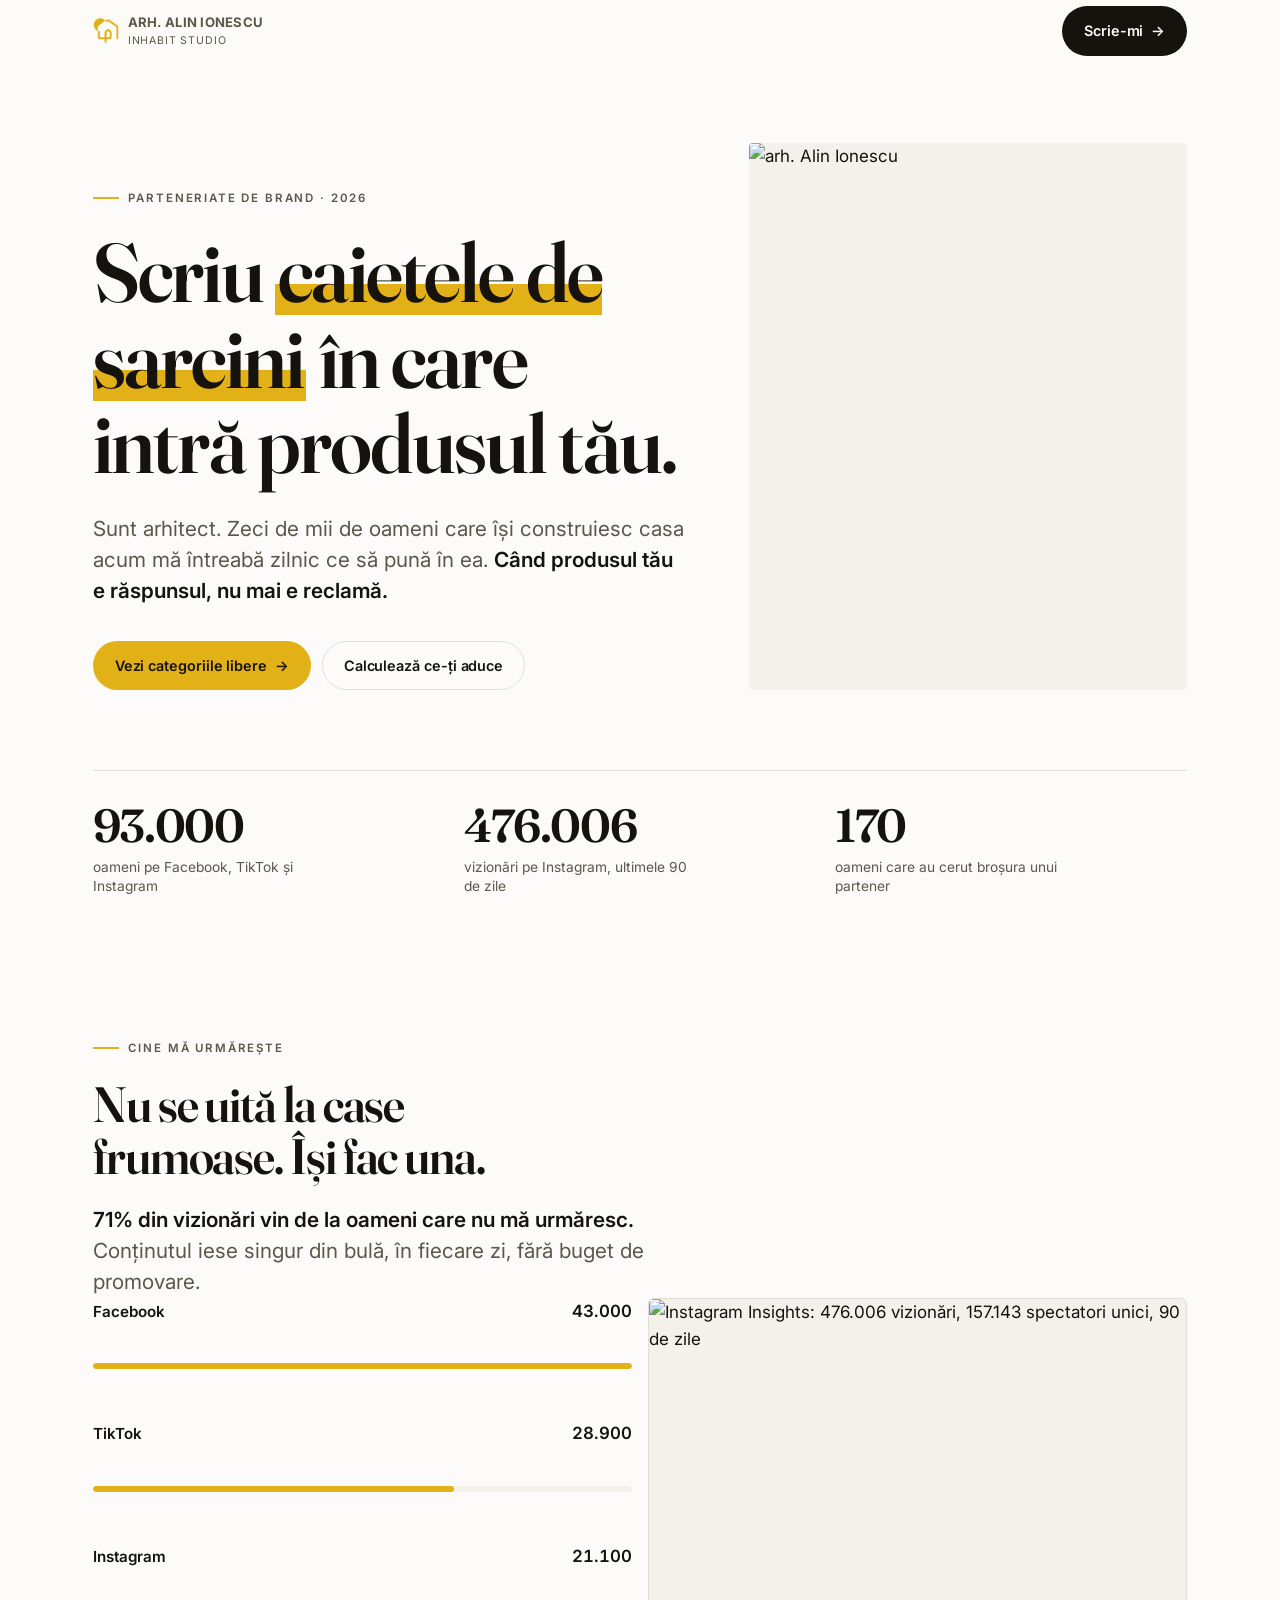
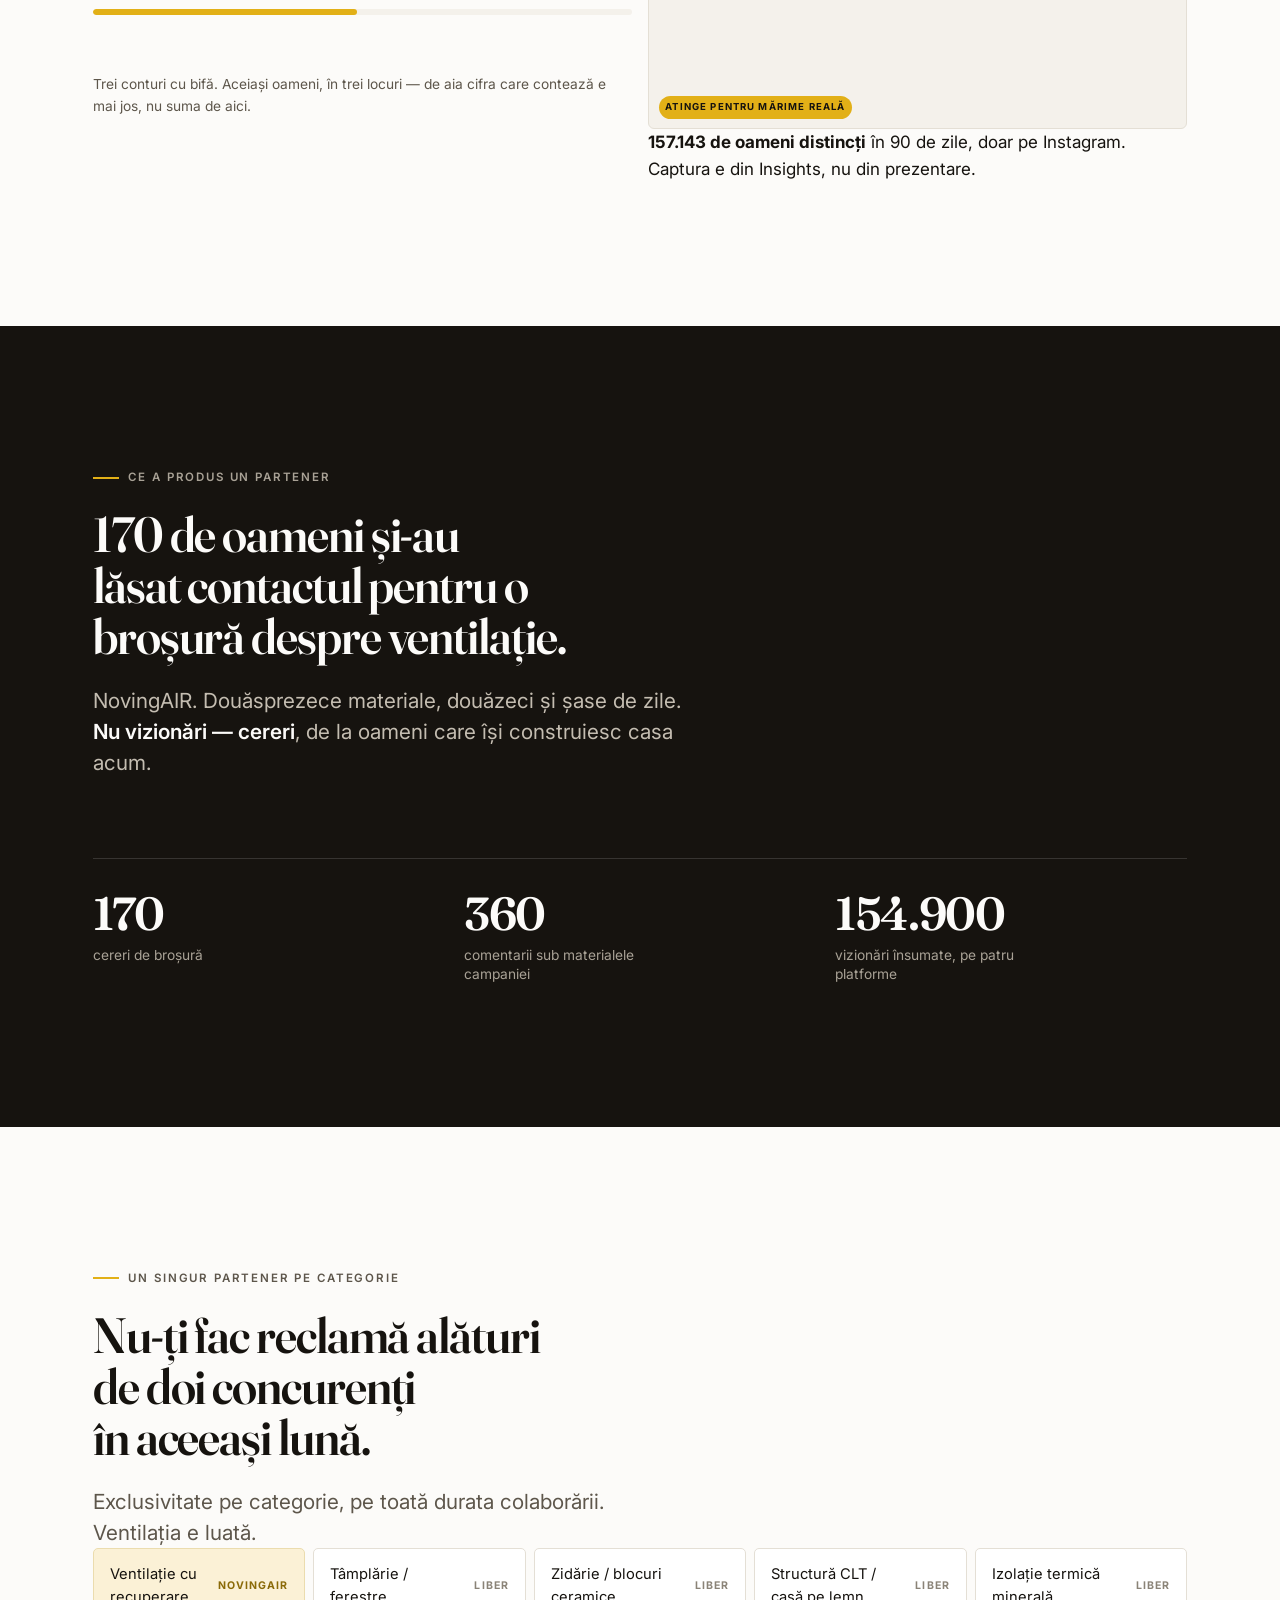
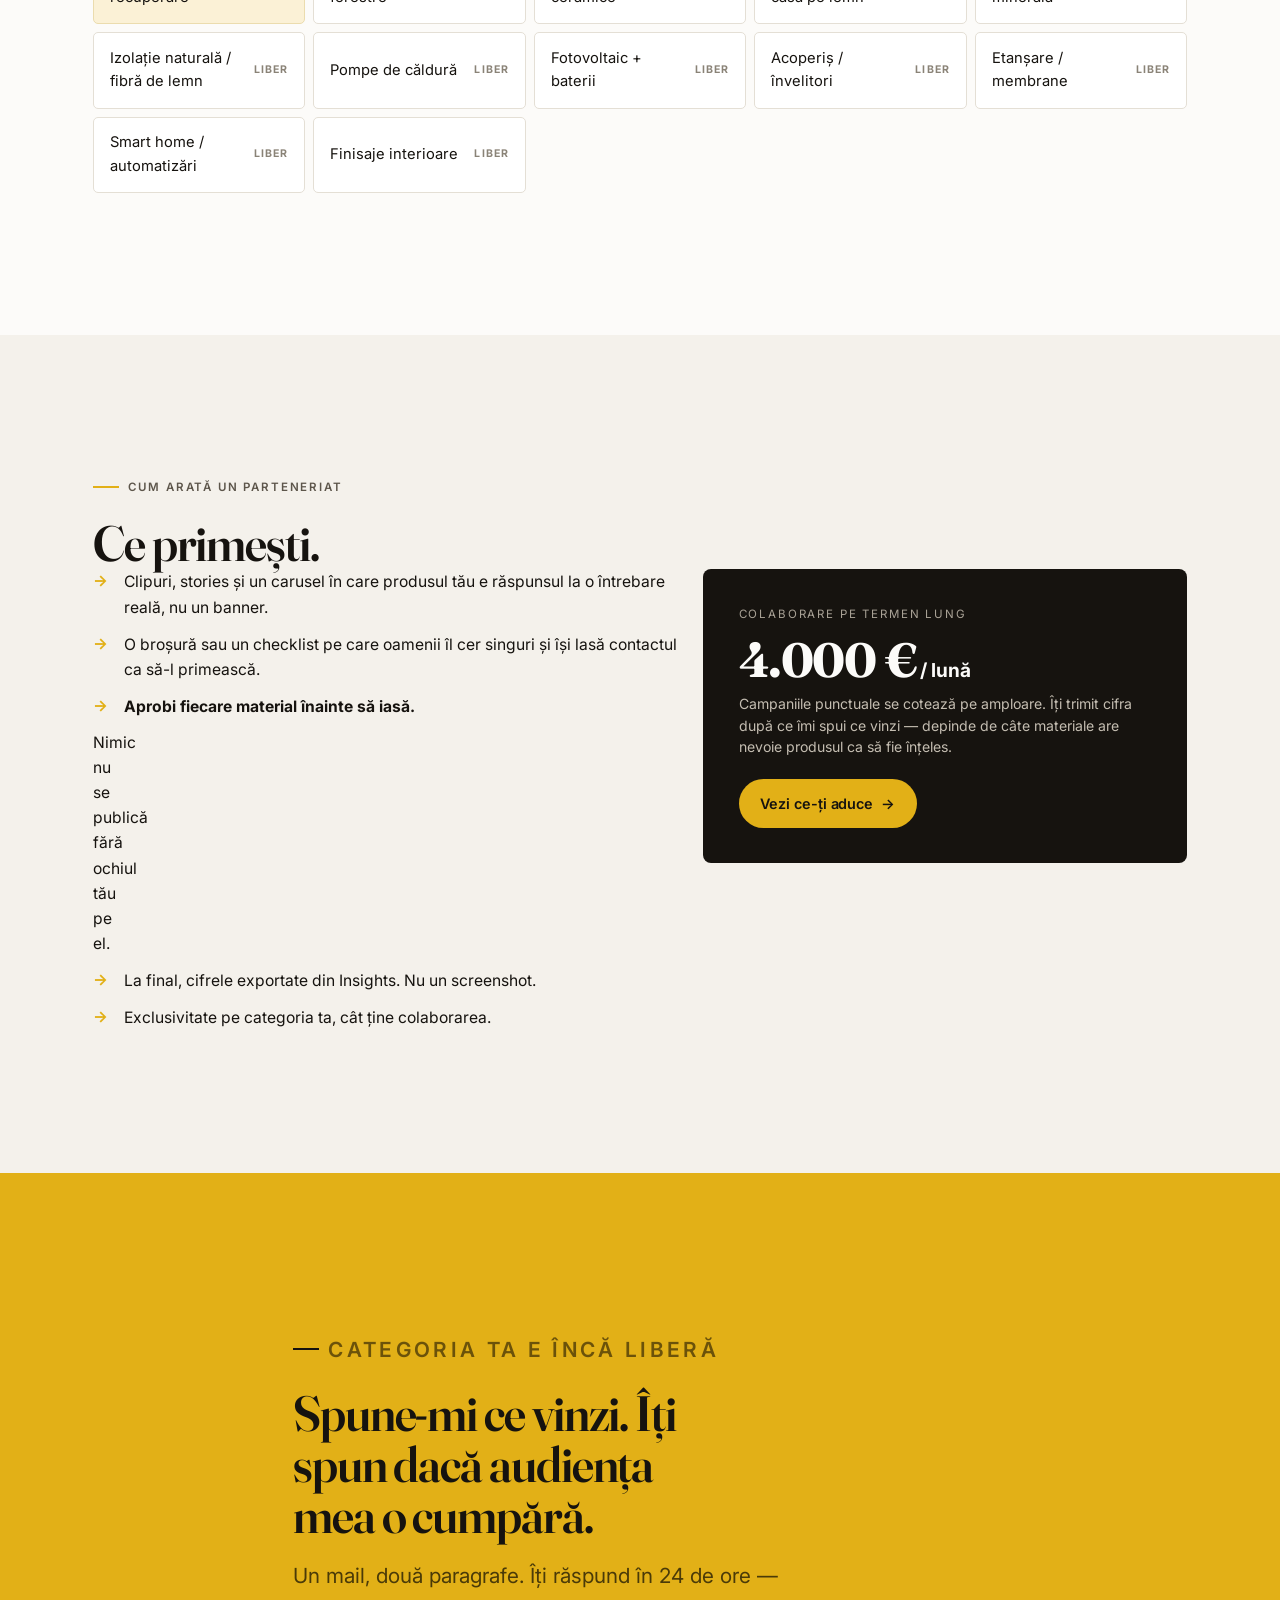
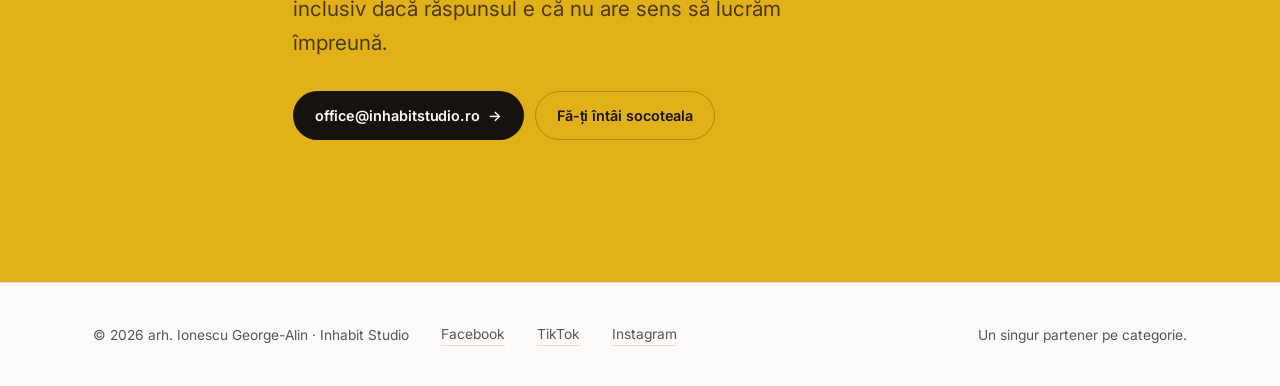
==== commit a67b81a3: "Redesign: o pagină, 581 de cuvinte, un singur lucru păstrat — galbenul Site-ul avea 7 pagini și 4.22" ====
--- a/index.html
+++ b/index.html
@@ -1,451 +1,232 @@
 <!doctype html>
-<html lang="ro" class="no-js">
+<html lang="ro">
 <head>
 <meta charset="utf-8">
 <meta name="viewport" content="width=device-width, initial-scale=1">
-<title>Inhabit Media — parteneriate de brand cu arh. Alin Ionescu</title>
-<meta name="description" content="Zeci de mii de oameni care își construiesc casa acum. Sunt arhitect și le explic ce să pună în ea. Când produsul tău e răspunsul corect, nu mai e reclamă — e specificație.">
-<meta name="theme-color" content="#0A0908">
-<meta property="og:title" content="Inhabit Media — parteneriate de brand cu arh. Alin Ionescu">
-<meta property="og:description" content="Campania NovingAIR: 154.900+ vizionări și 170+ broșuri cerute, într-o lună.">
+<title>arh. Alin Ionescu — parteneriate de brand</title>
+<meta name="description" content="93.000 de oameni care își construiesc casa mă întreabă zilnic ce să pună în ea. Un singur partener pe categorie.">
 <meta property="og:type" content="website">
+<meta property="og:title" content="arh. Alin Ionescu — parteneriate de brand">
+<meta property="og:description" content="93.000 de oameni care își construiesc casa mă întreabă zilnic ce să pună în ea. Un singur partener pe categorie.">
+<meta property="og:url" content="https://elod3.github.io/casa-care-vinde-v2/">
 <meta property="og:image" content="https://elod3.github.io/casa-care-vinde-v2/assets/img/og.jpg">
 <meta name="twitter:card" content="summary_large_image">
-<link rel="icon" href="data:image/svg+xml,%3Csvg xmlns='http://www.w3.org/2000/svg' viewBox='0 0 32 32'%3E%3Crect width='32' height='32' rx='7' fill='%23E2B017'/%3E%3Cpath d='M7 15.5 16 8l9 7.5V25H7z' fill='none' stroke='%230A0F16' stroke-width='2.4' stroke-linejoin='round'/%3E%3C/svg%3E">
+<link rel="icon" href="assets/img/inhabit-mark.png">
 <link rel="preconnect" href="https://fonts.googleapis.com">
 <link rel="preconnect" href="https://fonts.gstatic.com" crossorigin>
-<link href="https://fonts.googleapis.com/css2?family=Poppins:wght@200;400;500;600;700;800&display=swap" rel="stylesheet">
-<link rel="stylesheet" href="assets/css/style.css?v=16">
-<script>document.documentElement.classList.remove('no-js');</script>
+<link href="https://fonts.googleapis.com/css2?family=Fraunces:opsz,wght@9..144,600&family=Inter:wght@400;500;600;700&display=swap" rel="stylesheet">
+<link rel="stylesheet" href="assets/css/site.css">
 </head>
 <body>
 
-<!-- Ecran de încărcare. Stă peste o pagină care se încarcă normal dedesubt;
-     nu amână nimic. Se arată o singură dată pe sesiune. -->
-<div class="loader" id="loader" role="status" aria-live="polite">
-  <div class="loader__grid" aria-hidden="true"></div>
-  <div class="loader__glow" aria-hidden="true"></div>
-  <div class="loader__inner">
-    <img class="loader__mark" src="assets/img/inhabit-mark.png" alt="" width="60" height="60">
-    <p class="loader__word">
-      <b>inhabit<i>media</i></b>
-      <small>arh. alin ionescu</small>
-    </p>
-    <div class="loader__bar" aria-hidden="true"><i></i></div>
-    <p class="loader__meta">
-      <span class="loader__step">Se pregătește pagina</span>
-      <b class="loader__pct">0%</b>
-    </p>
-  </div>
-  <span class="loader__skip" aria-hidden="true">Apasă ca să intri</span>
-</div>
-
-<div class="atmos" aria-hidden="true"></div>
-<div class="progress" aria-hidden="true"></div>
-
 <header class="nav" id="nav">
-  <div class="nav__inner">
-    <a class="brand brand--mark" href="index.html" aria-label="Inhabit Media — acasă">
-      <img src="assets/img/inhabit-mark.png" alt="" width="34" height="34">
+  <div class="wrap nav__in">
+    <a class="nav__brand" href="./">
+      <img src="assets/img/inhabit-mark.png" alt="" width="26" height="27">
+      <span><b>arh. Alin Ionescu</b><span>Inhabit Studio</span></span>
     </a>
-
-    <div class="nav__bar">
-      <a class="nav__word" href="index.html">
-        <b>INHABIT<i>MEDIA</i></b><small>arh. alin ionescu</small>
-      </a>
-      <nav class="nav__links" id="navLinks">
-      <a href="#audienta">Audiența</a>
-      <a href="rezultate.html">Rezultate</a>
-      <a href="calculator.html">Calculator</a>
-      <a href="despre.html">Despre</a>
-        <a class="btn btn--dark nav__cta-m" href="contact.html">Scrie-mi</a>
-      </nav>
-      <button class="nav__toggle" id="navToggle" aria-label="Meniu" aria-expanded="false" aria-controls="navLinks">
-        <span></span><span></span><span></span>
-      </button>
-    </div>
-
-    <a class="btn btn--primary nav__cta" href="contact.html">Scrie-mi</a>
+    <a class="btn btn--ink" href="#scrie">Scrie-mi <i>→</i></a>
   </div>
 </header>
 
 <main>
 
-<!-- ================= HERO ================= -->
+<!-- ============================ 1 · HERO ============================ -->
 <section class="hero">
-  <!-- Fotografia lui Alin, developată din DSC00847.ARW (Sony A7III, 3968x2648).
-       Decupajul portret intră sub 980 px, la înălțime nativă (1986x2648).
-
-       `sizes` e mai mare decât lățimea reală, intenționat. Browserul socotește
-       de câți pixeli e nevoie din lățimea la care se așază imaginea, dar
-       `object-fit: cover` o mărește peste asta: un cadru 3:4 într-un ecran de
-       telefon e limitat de înălțime, deci ajunge lat cât 0,75 din înălțimea
-       ecranului — vreo 1,65 ori lățimea lui. Plus zoom-ul lent de 1,12.
-       Cu `sizes="100vw"`, browserul alege o variantă de două ori prea mică și
-       poza iese pixelată exact pe telefon.
-
-       Dacă apare assets/video/hero.mp4, videoul se suprapune peste imagine. -->
-  <div class="hero__media" aria-hidden="true">
-    <picture data-parallax="70">
-      <source media="(max-width: 980px)" type="image/webp" sizes="175vw"
-              srcset="assets/img/hero/alin-hero-portrait-1200.webp 1200w, assets/img/hero/alin-hero-portrait-1600.webp 1600w, assets/img/hero/alin-hero-portrait-1986.webp 1986w">
-      <source media="(max-width: 980px)" sizes="175vw"
-              srcset="assets/img/hero/alin-hero-portrait-1200.jpg 1200w, assets/img/hero/alin-hero-portrait-1600.jpg 1600w, assets/img/hero/alin-hero-portrait-1986.jpg 1986w">
-      <source type="image/webp" sizes="112vw"
-              srcset="assets/img/hero/alin-hero-1600.webp 1600w, assets/img/hero/alin-hero-2400.webp 2400w, assets/img/hero/alin-hero-3200.webp 3200w">
-      <source sizes="112vw"
-              srcset="assets/img/hero/alin-hero-1600.jpg 1600w, assets/img/hero/alin-hero-2400.jpg 2400w, assets/img/hero/alin-hero-3200.jpg 3200w">
-      <img src="assets/img/hero/alin-hero-1600.jpg" alt="" width="2400" height="1602" fetchpriority="high" decoding="async">
-    </picture>
-  </div>
-  <div class="hero__scrim" aria-hidden="true"></div>
-  <div class="blueprint" aria-hidden="true"></div>
-  <div class="glow glow--tl" aria-hidden="true"></div>
-
   <div class="wrap">
     <div class="hero__grid">
+      <div data-in>
+        <p class="eyebrow">Parteneriate de brand · 2026</p>
+        <h1>Scriu <span class="mark">caietele de sarcini</span> în care intră produsul tău.</h1>
+        <p class="lead">
+          Sunt arhitect. Zeci de mii de oameni care își construiesc casa acum mă
+          întreabă zilnic ce să pună în ea. <strong>Când produsul tău e răspunsul,
+          nu mai e reclamă.</strong>
+        </p>
+        <div class="hero__cta">
+          <a class="btn btn--gold" href="#categorii">Vezi categoriile libere <i>→</i></a>
+          <a class="btn btn--line" href="calculator.html">Calculează ce-ți aduce</a>
+        </div>
+      </div>
+
+      <div class="hero__photo" data-in>
+        <!-- Sub 900px fotografia trece deasupra textului, pe format lat; peste,
+             stă în coloana din dreapta, pe portret. Deci două decupaje, nu unul
+             scalat. WebP întâi, JPG ca rezervă. -->
+        <picture>
+          <source media="(min-width: 900px)" type="image/webp"
+                  srcset="assets/img/hero/alin-hero-portrait-1200.webp 1200w, assets/img/hero/alin-hero-portrait-1600.webp 1600w"
+                  sizes="(min-width: 1180px) 480px, 40vw">
+          <source media="(min-width: 900px)"
+                  srcset="assets/img/hero/alin-hero-portrait-1200.jpg 1200w, assets/img/hero/alin-hero-portrait-1600.jpg 1600w"
+                  sizes="(min-width: 1180px) 480px, 40vw">
+          <source type="image/webp"
+                  srcset="assets/img/hero/alin-hero-1600.webp 1600w, assets/img/hero/alin-hero-2400.webp 2400w"
+                  sizes="100vw">
+          <img src="assets/img/hero/alin-hero-1600.jpg"
+               srcset="assets/img/hero/alin-hero-1600.jpg 1600w, assets/img/hero/alin-hero-2400.jpg 2400w"
+               sizes="100vw"
+               alt="arh. Alin Ionescu" width="1600" height="1000" fetchpriority="high" decoding="async">
+        </picture>
+      </div>
+    </div>
+
+    <!-- Cele trei cifre care contează. Fiecare se poate dovedi cu un screenshot. -->
+    <div class="figures" data-in>
       <div>
-        <p class="slate" data-reveal><b>Brand partnership</b><i></i>2026</p>
-        <h1 class="display" data-reveal style="--d:70ms">
-          Scriu <span>caietele de sarcini</span> în care intră <span class="hl">produsul tău.</span>
-        </h1>
-        <p class="lead hero__lead" data-reveal style="--d:140ms">
-          Zeci de mii de oameni își construiesc casa acum și mă întreabă pe mine ce
-          să pună în ea. Când produsul tău e răspunsul corect la o întrebare pe care
-          și-o pun oricum, nu mai e reclamă. E recomandare.
+        <b>93.000</b>
+        <span>oameni pe Facebook, TikTok și Instagram</span>
+      </div>
+      <div>
+        <b>476.006</b>
+        <span>vizionări pe Instagram, ultimele 90 de zile</span>
+      </div>
+      <div>
+        <b>170</b>
+        <span>oameni care au cerut broșura unui partener</span>
+      </div>
+    </div>
+  </div>
+</section>
+
+<!-- ============================ 2 · AUDIENȚA ============================ -->
+<section id="audienta">
+  <div class="wrap">
+    <div data-in style="max-width:52ch">
+      <p class="eyebrow">Cine mă urmărește</p>
+      <h2 style="font-size:var(--fs-h2)">Nu se uită la case frumoase. Își fac una.</h2>
+      <p class="lead" style="margin-top:1.4rem">
+        <strong>71% din vizionări vin de la oameni care nu mă urmăresc.</strong>
+        Conținutul iese singur din bulă, în fiecare zi, fără buget de promovare.
+      </p>
+    </div>
+
+    <div class="grid" style="margin-top:clamp(2.5rem,1.5rem+3vw,4rem); grid-template-columns:repeat(auto-fit,minmax(min(100%,300px),1fr))">
+      <div class="plat" data-in>
+        <div class="plat__row">
+          <b>Facebook</b><var>43.000</var>
+          <div class="plat__bar"><i style="--w:100%"></i></div>
+        </div>
+        <div class="plat__row">
+          <b>TikTok</b><var>28.900</var>
+          <div class="plat__bar"><i style="--w:67%"></i></div>
+        </div>
+        <div class="plat__row">
+          <b>Instagram</b><var>21.100</var>
+          <div class="plat__bar"><i style="--w:49%"></i></div>
+        </div>
+        <p style="font-size:.86rem;color:var(--ink-2);margin-top:.4rem">
+          Trei conturi cu bifă. Aceiași oameni, în trei locuri — de aia cifra
+          care contează e mai jos, nu suma de aici.
         </p>
-        <div class="hero__cta" data-reveal style="--d:210ms">
-          <a class="btn btn--primary" href="calculator.html">Calculează ce-ți aduce <span class="btn__a">→</span></a>
-          <a class="btn btn--ghost" href="rezultate.html">Vezi ultima campanie</a>
-          <!-- Semnătura stă pe rândul butoanelor, nu sub el: pe un laptop de
-               800 px altfel împinge fâșia de cifre sub linia de plutire. -->
-          <p class="hero__sign">
-            <span>arh. Alin Ionescu</span>
-            <em>@arh.ionescu · Inhabit Studio</em>
-          </p>
-        </div>
-      </div>
-    </div>
-
-    <!-- Cifrele Instagram sunt citite din Insights, 08.08.2026 (vezi capturile
-         din assets/img/proof/). Restul vin din raportul NovingAIR. -->
-    <div class="figures rail" data-reveal style="--d:340ms">
-      <div><b data-count="476006">0</b><span>vizionări pe Instagram, ultimele 90 de zile</span></div>
-      <div><b data-count="170" data-suffix="+">0</b><span>oameni care au cerut broșura unui partener</span></div>
-      <div><b data-count="360" data-suffix="+">0</b><span>comentarii sub materialele campaniei</span></div>
-      <div><b>PHI<i> ✓</i></b><span>certificare casă pasivă, Darmstadt</span></div>
-    </div>
-  </div>
-
-</section>
-
-<!-- ================= BANDA DE CATEGORII ================= -->
-<div class="marquee" data-loop aria-hidden="true">
-  <div class="marquee__track">
-    <span>Tâmplărie<span></span></span><span>Ventilație cu recuperare</span><span>Structuri CLT</span>
-    <span>Zidărie</span><span>Izolații</span><span>Pompe de căldură</span><span>Fotovoltaic</span>
-    <span>Acoperiș</span><span>Etanșare</span><span>Smart home</span><span>Finisaje</span><span>Ferestre</span>
-    <span>Tâmplărie</span><span>Ventilație cu recuperare</span><span>Structuri CLT</span>
-    <span>Zidărie</span><span>Izolații</span><span>Pompe de căldură</span><span>Fotovoltaic</span>
-    <span>Acoperiș</span><span>Etanșare</span><span>Smart home</span><span>Finisaje</span><span>Ferestre</span>
-  </div>
-</div>
-
-<!-- ================= 01 · CINE SUNT ================= -->
-<section class="section" id="cine">
-  <div class="glow glow--br" aria-hidden="true"></div>
-  <div class="wrap">
-    <div class="section-head" data-ch="01">
-      <span class="slate" data-reveal><b>01</b><i></i>Cine sunt</span>
-      <h2 data-reveal style="--d:60ms">Arhitect. <span>Și omul pe care îl întreabă înainte să toarne placa.</span></h2>
-    </div>
-
-    <div class="cards rail">
-      <article class="card" data-reveal>
-        <span class="card__n">01</span>
-        <h4>Nișa</h4>
-        <p>Oameni interesați de construcții eficiente energetic. Nu curioși — oameni
-          cu teren, credit și decizii de luat în lunile următoare.</p>
-      </article>
-      <article class="card" data-reveal style="--d:70ms">
-        <span class="card__n">02</span>
-        <h4>Tipul de conținut</h4>
-        <p>Educațional. Explic lucruri complicate simplu, în clipuri de un minut,
-          fără să vând nimic în primele 50 de secunde.</p>
-      </article>
-      <article class="card" data-reveal style="--d:140ms">
-        <span class="card__n">03</span>
-        <h4>Ce transmit</h4>
-        <p>O recomandare de la mine trece drept specificație, nu drept banner.</p>
-      </article>
-      <article class="card" data-reveal style="--d:210ms">
-        <span class="card__n">04</span>
-        <h4>Autoritatea</h4>
-        <p>Certified Passive House Designer, Passive House Institute Darmstadt.
-          Reperul european pe subiect — nu un curs de weekend.</p>
-      </article>
-    </div>
-  </div>
-</section>
-
-<!-- ================= 02 · AUDIENȚA ================= -->
-<section class="section section--lit" data-nav="light" id="audienta">
-  <div class="blob blob--tl" aria-hidden="true"></div>
-  <div class="wrap">
-    <div class="section-head" data-ch="02">
-      <span class="slate" data-reveal><b>02</b><i></i>Audiența</span>
-      <h2 data-reveal style="--d:60ms">Trei platforme. <span>Aceiași oameni.</span> Toți construiesc.</h2>
-      <p class="lead" data-reveal style="--d:120ms">
-        Nu se uită la case frumoase. Își fac una.
-      </p>
-    </div>
-
-    <div class="split">
-      <div class="stat-hero" data-reveal>
-        <p class="micro">Comunitate totală</p>
-        <!-- 43 K + 28,9 K + 21,1 K, din capturile de profil de la 26.08.2026.
-             Toate trei se pot dovedi cu un screenshot. -->
-        <b>93 K<i></i></b>
-        <p>Facebook, Instagram și TikTok — aceeași persoană,
-          trei locuri în care o găsești.</p>
-      </div>
-
-      <div class="bars" data-reveal style="--d:80ms">
-        <div class="bar">
-          <div class="bar__top"><b>Facebook</b><span>43 K</span></div>
-          <div class="bar__track"><i class="bar__fill" style="--w:100%"></i></div>
-        </div>
-        <div class="bar">
-          <div class="bar__top"><b>TikTok</b><span>28,9 K</span></div>
-          <div class="bar__track"><i class="bar__fill" style="--w:67%"></i></div>
-        </div>
-        <div class="bar">
-          <div class="bar__top"><b>Instagram</b><span>21,1 K</span></div>
-          <div class="bar__track"><i class="bar__fill" style="--w:49%"></i></div>
-        </div>
-      </div>
-    </div>
-
-    <!-- Capturile din Instagram Insights, decupate de bara de status a
-         telefonului. Sunt aici ca dovadă: orice cifră de mai sus se poate
-         verifica în ele. De reînnoit când se schimbă perioada. -->
-    <div class="proof rail" data-reveal style="--d:140ms">
-      <figure class="proof__item">
-        <div class="proof__shot"><a href="assets/img/proof/ig-overview-90z.jpg" target="_blank" rel="noopener" aria-label="Deschide captura la mărime reală"><img src="assets/img/proof/ig-overview-90z.jpg" alt="Instagram Insights, ultimele 90 de zile: 476.006 vizionări, +2.807 urmăritori net, 157.143 spectatori unici" width="946" height="1885" loading="lazy" decoding="async"></a></div>
+      </div>
+
+      <figure data-in style="margin:0">
+        <a class="shot" href="assets/img/proof/ig-overview-90z.jpg" target="_blank" rel="noopener">
+          <div class="shot__img">
+            <img src="assets/img/proof/ig-overview-90z.jpg" alt="Instagram Insights: 476.006 vizionări, 157.143 spectatori unici, 90 de zile" width="946" height="1885" loading="lazy">
+          </div>
+        </a>
         <figcaption>
-          <b>90 de zile</b>
-          <span>476.006 vizionări · +2.807 urmăritori net · 157.143 oameni distincți.
-            71,1% din vizionări vin de la non-urmăritori — conținutul iese constant
-            din bula existentă.</span>
+          <strong style="color:var(--ink)">157.143 de oameni distincți</strong> în 90 de zile,
+          doar pe Instagram. Captura e din Insights, nu din prezentare.
         </figcaption>
       </figure>
-      <figure class="proof__item">
-        <div class="proof__shot"><a href="assets/img/proof/ig-audienta-30z.jpg" target="_blank" rel="noopener" aria-label="Deschide captura la mărime reală"><img src="assets/img/proof/ig-audienta-30z.jpg" alt="Instagram Insights, audiență: 16.950 urmăritori, +6,0% în 30 de zile" width="946" height="1885" loading="lazy" decoding="async"></a></div>
-        <figcaption>
-          <b>Creșterea</b>
-          <span>La 8 august: 16.950 de urmăritori, +6,0% într-o lună. Clipurile
-            care aduc cei mai mulți oameni noi sunt exact cele tehnice — „cel mai
-            ieftin aer condiționat" e pe locul doi.</span>
-        </figcaption>
-      </figure>
-    </div>
-    <p class="note" data-reveal style="--d:200ms; margin-top:1.2rem">
-      Capturi din Instagram Insights, contul <b>@arh.ionescu</b>, la 8 august 2026.
-      Cifrele de pe Facebook și TikTok se pot documenta la fel, la cerere.
+    </div>
+  </div>
+</section>
+
+<!-- ============================ 3 · DOVADA ============================ -->
+<section class="dark" id="dovada">
+  <div class="wrap">
+    <div data-in style="max-width:56ch">
+      <p class="eyebrow">Ce a produs un partener</p>
+      <h2 style="font-size:var(--fs-h2)">170 de oameni și-au lăsat contactul pentru o broșură despre ventilație.</h2>
+      <p class="lead" style="margin-top:1.4rem">
+        NovingAIR. Douăsprezece materiale, douăzeci și șase de zile.
+        <strong>Nu vizionări — cereri</strong>, de la oameni care își construiesc casa acum.
+      </p>
+    </div>
+
+    <div class="figures" data-in style="margin-top:clamp(2.5rem,1.5rem+3vw,4rem)">
+      <div><b>170</b><span>cereri de broșură</span></div>
+      <div><b>360</b><span>comentarii sub materialele campaniei</span></div>
+      <div><b>154.900</b><span>vizionări însumate, pe patru platforme</span></div>
+    </div>
+  </div>
+</section>
+
+<!-- ============================ 4 · CATEGORII ============================ -->
+<section id="categorii">
+  <div class="wrap">
+    <div data-in style="max-width:50ch">
+      <p class="eyebrow">Un singur partener pe categorie</p>
+      <h2 style="font-size:var(--fs-h2)">Nu-ți fac reclamă alături de doi concurenți în aceeași lună.</h2>
+      <p class="lead" style="margin-top:1.4rem">
+        Exclusivitate pe categorie, pe toată durata colaborării. Ventilația e luată.
+      </p>
+    </div>
+
+    <div class="cats" data-in style="margin-top:clamp(2.5rem,1.5rem+3vw,3.5rem)">
+      <div class="cat cat--taken">Ventilație cu recuperare <em>NovingAIR</em></div>
+      <div class="cat">Tâmplărie / ferestre <em>liber</em></div>
+      <div class="cat">Zidărie / blocuri ceramice <em>liber</em></div>
+      <div class="cat">Structură CLT / casă pe lemn <em>liber</em></div>
+      <div class="cat">Izolație termică minerală <em>liber</em></div>
+      <div class="cat">Izolație naturală / fibră de lemn <em>liber</em></div>
+      <div class="cat">Pompe de căldură <em>liber</em></div>
+      <div class="cat">Fotovoltaic + baterii <em>liber</em></div>
+      <div class="cat">Acoperiș / învelitori <em>liber</em></div>
+      <div class="cat">Etanșare / membrane <em>liber</em></div>
+      <div class="cat">Smart home / automatizări <em>liber</em></div>
+      <div class="cat">Finisaje interioare <em>liber</em></div>
+    </div>
+  </div>
+</section>
+
+<!-- ============================ 5 · OFERTA ============================ -->
+<section style="background:var(--paper-2)">
+  <div class="wrap">
+    <div data-in style="max-width:48ch;margin-bottom:clamp(2.2rem,1.5rem+2vw,3rem)">
+      <p class="eyebrow">Cum arată un parteneriat</p>
+      <h2 style="font-size:var(--fs-h2)">Ce primești.</h2>
+    </div>
+
+    <div class="offer">
+      <ul class="ticks" data-in>
+        <li>Clipuri, stories și un carusel în care produsul tău e răspunsul la o întrebare reală, nu un banner.</li>
+        <li>O broșură sau un checklist pe care oamenii îl cer singuri și își lasă contactul ca să-l primească.</li>
+        <li><strong>Aprobi fiecare material înainte să iasă.</strong> Nimic nu se publică fără ochiul tău pe el.</li>
+        <li>La final, cifrele exportate din Insights. Nu un screenshot.</li>
+        <li>Exclusivitate pe categoria ta, cât ține colaborarea.</li>
+      </ul>
+
+      <div class="price" data-in>
+        <p style="font-size:var(--fs-micro);letter-spacing:.16em;text-transform:uppercase;color:#A9A296;margin-bottom:.8rem">Colaborare pe termen lung</p>
+        <b>4.000 €<span style="font-size:.4em;font-family:Inter,sans-serif;letter-spacing:0"> / lună</span></b>
+        <small>
+          Campaniile punctuale se cotează pe amploare. Îți trimit cifra după ce
+          îmi spui ce vinzi — depinde de câte materiale are nevoie produsul ca
+          să fie înțeles.
+        </small>
+        <a class="btn btn--gold" href="calculator.html" style="margin-top:1.4rem">Vezi ce-ți aduce <i>→</i></a>
+      </div>
+    </div>
+  </div>
+</section>
+
+<!-- ============================ 6 · CTA ============================ -->
+<section class="close" id="scrie">
+  <div class="wrap wrap--tight" data-in>
+    <p class="eyebrow">Categoria ta e încă liberă</p>
+    <h2>Spune-mi ce vinzi. Îți spun dacă audiența mea o cumpără.</h2>
+    <p>
+      Un mail, două paragrafe. Îți răspund în 24 de ore — inclusiv dacă
+      răspunsul e că nu are sens să lucrăm împreună.
     </p>
-  </div>
-</section>
-
-<!-- ================= 03 · DOVADA ================= -->
-<section class="section">
-  <div class="glow glow--c" aria-hidden="true"></div>
-  <div class="wrap">
-    <div class="section-head" data-ch="03">
-      <span class="slate" data-reveal><b>03</b><i></i>Dovada</span>
-      <h2 data-reveal style="--d:60ms">Campania NovingAIR. <span>O lună, douăsprezece materiale.</span></h2>
-      <p class="lead" data-reveal style="--d:120ms">
-        Zece clipuri, un carusel și o broșură despre ventilația cu recuperare de
-        căldură. Uite ce a ieșit.
-      </p>
-    </div>
-
-    <div class="split" style="margin-bottom:1rem">
-      <div class="stat-hero" data-reveal>
-        <p class="micro" style="color:var(--yellow)">Ce a produs, nu ce s-a văzut</p>
-        <b data-count="170" data-suffix="+">0</b>
-        <p>oameni și-au lăsat contactul pentru o broșură de 17 pagini despre
-          ventilație. Nu vizionări — cereri.</p>
-      </div>
-      <!-- Teanc de cărți: cifrele campaniei stau una peste alta, iar la fiecare
-           patru secunde cea din față trece în spate. Ocupă locul uneia singure
-           și obligă ochiul să aștepte următoarea. Fără JS rămân stivuite și
-           vizibile — .deck le desface în listă simplă. -->
-      <div class="deck" data-deck data-reveal style="--d:80ms">
-        <div class="deck__card"><b data-count="360" data-suffix="+">0</b><span>comentarii organice, conversație reală sub clipuri</span></div>
-        <div class="deck__card"><b data-count="154900" data-suffix="+">0</b><span>vizionări însumate, în 26 de zile, pe patru platforme</span></div>
-        <div class="deck__card"><b data-count="3700" data-suffix="+">0</b><span>interacțiuni totale pe conținutul campaniei</span></div>
-        <div class="deck__dots" aria-hidden="true"></div>
-      </div>
-    </div>
-
-    <p class="note" data-reveal>
-      <b>Cele 170+ de broșuri sunt cel mai cald semnal din campanie.</b> Fiecare e un
-      om care a făcut un pas activ, a cerut materialul și și-a lăsat contactul.
-      Nu vizualizare pasivă, ci intenție.
-    </p>
-
-    <div style="margin-top:2rem" data-reveal>
-      <a class="btn btn--primary" href="rezultate.html">Raportul complet <span class="btn__a">→</span></a>
-    </div>
-  </div>
-</section>
-
-<!-- ================= FORMATE ================= -->
-<section class="section section--mist section--edge">
-  <div class="blueprint" aria-hidden="true"></div>
-  <div class="wrap">
-    <div class="section-head">
-      <span class="slate" data-reveal><b>—</b><i></i>Formate</span>
-      <h2 data-reveal style="--d:60ms">Patru formate. <span>Fiecare cu treaba lui.</span></h2>
-    </div>
-
-    <!-- Fiecare format e o pereche: ecranul și explicația lui, nu două liste
-         separate pe care trebuie să le potrivești din ochi. La scroll, ecranul
-         coboară de sus și textul urcă de jos, iar cele două se întâlnesc.
-         Pune assets/video/reel-1.mp4 … reel-4.mp4 și înlocuiește .phone__empty
-         cu <video autoplay muted loop playsinline>. -->
-    <div class="formats">
-      <article class="format">
-        <div class="phone" data-reveal="down"><div class="phone__empty">Reel<br>de adăugat</div></div>
-        <div class="format__body" data-reveal="up">
-          <span class="format__n">01</span>
-          <h4>Reels — clipuri educaționale</h4>
-          <p>Formatul principal. Un hook puternic, o idee explicată, un CTA.
-            De aici vine aproape tot reach-ul.</p>
-        </div>
-      </article>
-
-      <article class="format format--flip">
-        <div class="phone" data-reveal="down"><div class="phone__empty">Story<br>de adăugat</div></div>
-        <div class="format__body" data-reveal="up">
-          <span class="format__n">02</span>
-          <h4>Stories</h4>
-          <p>Contactul zilnic. Întrebări, sondaje, linkuri directe — locul unde
-            audiența răspunde, nu doar privește.</p>
-        </div>
-      </article>
-
-      <article class="format">
-        <div class="phone" data-reveal="down"><div class="phone__empty">Carusel<br>de adăugat</div></div>
-        <div class="format__body" data-reveal="up">
-          <span class="format__n">03</span>
-          <h4>Carusel</h4>
-          <p>Conținut static optimizat pentru salvare. Un carusel bun e citit
-            de trei ori și trimis mai departe.</p>
-        </div>
-      </article>
-
-      <article class="format format--flip">
-        <div class="phone" data-reveal="down"><div class="phone__empty">Broșură<br>de adăugat</div></div>
-        <div class="format__body" data-reveal="up">
-          <span class="format__n">04</span>
-          <h4>Broșură / checklist</h4>
-          <p>Lead magnetul. Oamenii îl cer singuri și își lasă contactul — de
-            aici au ieșit cele 170 de cereri din campania NovingAIR.</p>
-        </div>
-      </article>
-    </div>
-  </div>
-</section>
-
-<!-- ================= 04 · CALCULATORUL ================= -->
-<section class="section section--lit" data-nav="light">
-  <div class="blob blob--br" aria-hidden="true"></div>
-  <div class="wrap wrap--narrow" style="text-align:center">
-    <span class="slate" data-reveal style="justify-content:center"><b>04</b><i></i>Calculator</span>
-    <h2 style="margin-top:1.2rem" data-reveal>
-      Nu te întreb cât ai buget. <span>Te întreb</span> <span class="hl">câte case vinzi.</span>
-    </h2>
-    <p class="lead" style="margin:1.3rem auto 0" data-reveal>
-      La o colaborare pe un an și o marjă de 6.000 € pe vânzare, îți trebuie
-      <b style="color:var(--on-lit)">opt case</b> ca să ieși pe zero. Opt, dintr-o audiență
-      de zeci de mii aflată în piață. Mișcă sliderele cu cifrele tale și vezi singur.
-    </p>
-    <div class="cta__row" data-reveal>
-      <a class="btn btn--primary" href="calculator.html">Deschide calculatorul <span class="btn__a">→</span></a>
-    </div>
-    <p class="micro" style="margin-top:1.4rem" data-reveal>
-      Estimare, nu promisiune
-    </p>
-  </div>
-</section>
-
-<!-- ================= 05 · CASA =================
-     Doar casa și un buton. Lista celor douăsprezece categorii a plecat în
-     casa.html: aici e invitația, acolo e inventarul. Imaginea e randată din
-     SVG-ul din casa.html — dacă desenul se schimbă, se regenerează (README). -->
-<section class="section section--casa">
-  <div class="casa-bg" aria-hidden="true">
-    <picture data-parallax="46">
-      <source type="image/webp" srcset="assets/img/casa-preview.webp">
-      <img src="assets/img/casa-preview.jpg" alt="" width="2600" height="1701" loading="lazy" decoding="async">
-    </picture>
-  </div>
-  <div class="casa-bg__scrim" aria-hidden="true"></div>
-  <div class="wrap">
-    <div class="section-head" data-ch="05">
-      <span class="slate" data-reveal><b>05</b><i></i>Sloturi</span>
-      <h2 data-reveal style="--d:60ms">O casă are <span>douăsprezece decizii.</span> Una singură e luată.</h2>
-      <p class="lead" data-reveal style="--d:120ms">
-        Fiecare categorie tehnică dintr-o casă e un slot de parteneriat, și țin
-        <b style="color:var(--ink)">o singură firmă pe categorie</b>. Nu-ți fac reclamă
-        alături de trei concurenți în aceeași lună.
-      </p>
-    </div>
-
-    <div class="casa-cta" data-reveal>
-      <a class="btn btn--primary" href="casa.html">Intră în casă <span class="btn__a">→</span></a>
-      <p>Secțiune printr-o casă pasivă. Dă scroll și camera se oprește la fiecare
-        element tehnic. Acolo vezi toate cele douăsprezece categorii, care e
-        ocupată și cât valorează fiecare.</p>
-    </div>
-  </div>
-</section>
-
-<!-- ================= PROCES ================= -->
-<section class="section">
-  <div class="wrap">
-    <div class="section-head">
-      <span class="slate" data-reveal><b>—</b><i></i>Producție</span>
-      <h2 data-reveal style="--d:60ms">Ce ai <span>tu de făcut.</span></h2>
-      <p class="lead" data-reveal style="--d:120ms">
-        Restul e treaba mea.
-      </p>
-    </div>
-
-    <div class="flow" data-reveal>
-      <span class="flow__step" data-key>Aprobi fiecare material</span><span class="flow__sep">→</span>
-      <span class="flow__step flow__step--big">Primești raportul</span>
-    </div>
-
-    <p class="note" style="margin-top:2.2rem" data-reveal>
-      Nimic nu iese fără ochiul tău pe el. La final primești cifrele reale,
-      exportate din Insights, nu un screenshot.
-    </p>
-  </div>
-</section>
-
-<!-- ================= CTA ================= -->
-<section class="section cta">
-  <div class="wrap wrap--narrow">
-    <span class="micro" data-reveal>Categoria ta e încă liberă</span>
-    <h2 style="margin-top:1rem" data-reveal>Spune-mi ce vinzi. <span>Îți spun dacă audiența mea o cumpără.</span></h2>
-    <p style="margin-top:1.1rem" data-reveal>
-      Un mail, două paragrafe. Îți răspund în 24 de ore.
-    </p>
-    <div class="cta__row" data-reveal>
-      <a class="btn btn--dark" href="contact.html">Scrie-mi ce vinzi <span class="btn__a">→</span></a>
-      <a class="btn btn--ghost" href="calculator.html">Fă-ți întâi socoteala</a>
+    <div class="close__row">
+      <a class="btn btn--ink" href="mailto:office@inhabitstudio.ro?subject=Parteneriat%20de%20brand">office@inhabitstudio.ro <i>→</i></a>
+      <a class="btn btn--line" href="calculator.html" style="border-color:rgba(22,19,15,.25)">Fă-ți întâi socoteala</a>
     </div>
   </div>
 </section>
@@ -453,56 +234,41 @@
 </main>
 
 <footer class="footer">
-  <div class="wrap">
-    <div class="footer__top">
-      <div>
-        <a class="brand" href="index.html">
-          <img src="assets/img/inhabit-mark.png" alt="" width="30" height="30">
-          <span><b>INHABIT<i>MEDIA</i></b><small style="display:block">arh. alin ionescu</small></span>
-        </a>
-        <p style="margin-top:1rem;max-width:32ch">
-          Parteneriate de brand cu arhitectul pe care îl întreabă 93.000 de
-          oameni ce să pună în casă.
-        </p>
-      </div>
-      <div>
-        <h5>Site</h5>
-        <ul>
-          <li><a href="index.html#audienta">Audiența</a></li>
-          <li><a href="rezultate.html">Rezultate</a></li>
-          <li><a href="calculator.html">Calculator</a></li>
-          <li><a href="pachete.html">Ce conține un parteneriat</a></li>
-          <li><a href="despre.html">Despre Alin</a></li>
-          <li><a href="contact.html">Contact</a></li>
-          <li><a href="casa.html">Bonus: casa interactivă</a></li>
-        </ul>
-      </div>
-      <div>
-        <h5>Canale</h5>
-        <ul>
-          <li><a href="https://instagram.com/arh.ionescu" target="_blank" rel="noopener">Instagram @arh.ionescu</a></li>
-          <li><a href="https://www.facebook.com/arh.ionescu.alin/" target="_blank" rel="noopener">Facebook</a></li>
-          <li><a href="https://tiktok.com/@arh.alin.ionescu" target="_blank" rel="noopener">TikTok</a></li>
-          <li><a href="https://youtube.com/@arh.alinionescu" target="_blank" rel="noopener">YouTube</a></li>
-        </ul>
-      </div>
-      <div>
-        <h5>Ecosistem</h5>
-        <ul>
-          <li><a href="https://inhabitstudio.ro/" target="_blank" rel="noopener">Inhabit Studio</a></li>
-          <li><a href="despre.html#buildwise">BuildWise</a></li>
-          <li><a href="mailto:office@inhabitstudio.ro">office@inhabitstudio.ro</a></li>
-        </ul>
-      </div>
-    </div>
-    <div class="footer__bottom">
-      <span>© <span id="year">2026</span> Inhabit Media · Arh. Ionescu George-Alin</span>
-      <span>Un singur partener pe categorie.</span>
-    </div>
+  <div class="wrap footer__in">
+    <span>© <span id="an">2026</span> arh. Ionescu George-Alin · Inhabit Studio</span>
+    <a href="https://www.facebook.com/arh.ionescu.alin/" target="_blank" rel="noopener">Facebook</a>
+    <a href="https://tiktok.com/@arh.alin.ionescu" target="_blank" rel="noopener">TikTok</a>
+    <a href="https://instagram.com/arh.ionescu" target="_blank" rel="noopener">Instagram</a>
+    <span class="footer__sp">Un singur partener pe categorie.</span>
   </div>
 </footer>
 
-<script src="assets/js/loader.js?v=2" defer></script>
-<script src="assets/js/main.js?v=10" defer></script>
+<script>
+(function () {
+  document.getElementById('an').textContent = new Date().getFullYear();
+
+  var nav = document.getElementById('nav');
+  addEventListener('scroll', function () {
+    nav.classList.toggle('is-stuck', scrollY > 8);
+  }, { passive: true });
+
+  /* Reveal. IntersectionObserver, cu plasă: dacă nu există sau nu se declanșează,
+     totul rămâne vizibil — niciun element nu se poate pierde pe drum. */
+  var items = document.querySelectorAll('[data-in]');
+  if (!('IntersectionObserver' in window)) {
+    items.forEach(function (n) { n.classList.add('is-in'); });
+    return;
+  }
+  var io = new IntersectionObserver(function (entries) {
+    entries.forEach(function (e) {
+      if (e.isIntersecting) { e.target.classList.add('is-in'); io.unobserve(e.target); }
+    });
+  }, { rootMargin: '0px 0px -8% 0px' });
+  items.forEach(function (n) { io.observe(n); });
+  addEventListener('load', function () {
+    setTimeout(function () { items.forEach(function (n) { n.classList.add('is-in'); }); }, 2500);
+  });
+})();
+</script>
 </body>
 </html>
--- a/assets/css/site.css
+++ b/assets/css/site.css
@@ -0,0 +1,396 @@
+/* ==========================================================================
+   site.css — deck de vânzare parteneriate, arh. Alin Ionescu.
+   Scris de la zero. Din vechiul limbaj rămâne un singur lucru: galbenul.
+
+   Principiul: pagina asta e citită pe telefon, de un om de marketing, între
+   două ședințe. Are 40 de secunde. Deci: puține cuvinte, mult alb, o singură
+   culoare care aprinde, și nimic care se mișcă fără motiv.
+   ========================================================================== */
+
+:root {
+  /* singura culoare păstrată din vechiul site */
+  --gold:      #E2B017;
+  --gold-soft: #FBF1D6;
+
+  --paper:     #FCFBF9;
+  --paper-2:   #F4F1EB;
+  --ink:       #16130F;
+  --ink-2:     #5D564B;   /* 6,2:1 pe --paper */
+  --ink-3:     #8A8377;   /* 3,4:1 — DOAR pe text decorativ, niciodată pe informație */
+  --line:      #E4DFD5;
+  --deep:      #16130F;
+
+  --gutter: clamp(1.15rem, .6rem + 2.6vw, 3rem);
+  --measure: 1180px;
+  --bay:     clamp(4.5rem, 2.5rem + 8vw, 9rem);   /* aer între secțiuni */
+
+  --fs-display: clamp(2.5rem, 1.2rem + 5.6vw, 5.2rem);
+  --fs-h2:      clamp(1.85rem, 1.1rem + 3vw, 3.1rem);
+  --fs-h3:      clamp(1.15rem, 1rem + .6vw, 1.4rem);
+  --fs-lead:    clamp(1.05rem, .98rem + .5vw, 1.3rem);
+  --fs-body:    1.0625rem;
+  --fs-micro:   .72rem;
+
+  --ease: cubic-bezier(.22, 1, .36, 1);
+}
+
+*, *::before, *::after { box-sizing: border-box; }
+
+html { -webkit-text-size-adjust: 100%; scroll-behavior: smooth; }
+@media (prefers-reduced-motion: reduce) { html { scroll-behavior: auto; } }
+
+body {
+  margin: 0;
+  background: var(--paper);
+  color: var(--ink);
+  font-family: Inter, -apple-system, BlinkMacSystemFont, "Segoe UI", system-ui, sans-serif;
+  font-size: var(--fs-body);
+  line-height: 1.6;
+  -webkit-font-smoothing: antialiased;
+  font-feature-settings: "kern" 1;
+  overflow-x: hidden;
+}
+
+img { max-width: 100%; display: block; height: auto; }
+a { color: inherit; }
+
+h1, h2, h3, .display {
+  font-family: Fraunces, Georgia, "Times New Roman", serif;
+  font-weight: 600;
+  font-variation-settings: "opsz" 96, "SOFT" 0, "WONK" 0;
+  line-height: 1.03;
+  letter-spacing: -.022em;
+  margin: 0;
+  text-wrap: balance;
+}
+
+p { margin: 0; }
+
+.wrap { width: 100%; max-width: var(--measure); margin-inline: auto; padding-inline: var(--gutter); }
+.wrap--tight { max-width: 780px; }
+
+section { padding-block: var(--bay); }
+
+/* --------------------------------------------------------------------------
+   Eticheta de secțiune. Un cuvânt, sus, cu o liniuță galbenă.
+   Înlocuiește capitolele numerotate: numărul nu spunea nimic.
+   -------------------------------------------------------------------------- */
+.eyebrow {
+  display: flex; align-items: center; gap: .6rem;
+  font-size: var(--fs-micro); font-weight: 600;
+  letter-spacing: .16em; text-transform: uppercase;
+  color: var(--ink-2);
+  margin-bottom: 1.4rem;
+}
+.eyebrow::before { content: ""; width: 26px; height: 2px; background: var(--gold); flex: 0 0 auto; }
+
+.lead { font-size: var(--fs-lead); line-height: 1.5; color: var(--ink-2); max-width: 46ch; }
+.lead strong { color: var(--ink); font-weight: 600; }
+
+/* galbenul se folosește pe text ca subliniere, nu ca fundal:
+   #E2B017 pe alb are 2,0:1 — ilizibil ca text, perfect ca linie */
+.mark {
+  background: linear-gradient(transparent 62%, var(--gold) 62% 92%, transparent 92%);
+  padding-inline: .04em;
+}
+
+/* --------------------------------------------------------------------------
+   NAV
+   -------------------------------------------------------------------------- */
+.nav {
+  position: sticky; top: 0; z-index: 50;
+  background: rgba(252, 251, 249, .86);
+  backdrop-filter: saturate(180%) blur(14px);
+  border-bottom: 1px solid transparent;
+  transition: border-color .3s;
+}
+.nav.is-stuck { border-bottom-color: var(--line); }
+.nav__in {
+  display: flex; align-items: center; gap: 1rem;
+  min-height: 62px;
+}
+.nav__brand { display: flex; align-items: center; gap: .55rem; text-decoration: none; margin-right: auto; }
+.nav__brand img { width: 26px; height: 27px; }
+.nav__brand b { font-size: .82rem; font-weight: 700; letter-spacing: .02em; }
+.nav__brand span { display: block; font-size: .66rem; color: var(--ink-2); letter-spacing: .08em; text-transform: uppercase; }
+
+/* --------------------------------------------------------------------------
+   BUTOANE — ținta minimă 44px peste tot, fără excepții
+   -------------------------------------------------------------------------- */
+.btn {
+  display: inline-flex; align-items: center; justify-content: center; gap: .5rem;
+  min-height: 46px; padding: .75rem 1.3rem;
+  border: 1px solid transparent; border-radius: 100px;
+  font: inherit; font-size: .9rem; font-weight: 600; letter-spacing: -.005em;
+  text-decoration: none; cursor: pointer;
+  transition: transform .2s var(--ease), background-color .2s, border-color .2s;
+}
+.btn--gold { background: var(--gold); color: var(--deep); }
+.btn--ink  { background: var(--deep); color: var(--paper); }
+.btn--line { background: transparent; color: var(--ink); border-color: var(--line); }
+.btn i { font-style: normal; transition: transform .25s var(--ease); }
+
+@media (hover: hover) {
+  .btn--gold:hover { background: #D0A20F; }
+  .btn--ink:hover  { background: #2A241C; }
+  .btn--line:hover { border-color: var(--ink); }
+  .btn:hover i { transform: translateX(3px); }
+}
+.btn:active { transform: scale(.975); }
+:focus-visible { outline: 2px solid var(--gold); outline-offset: 3px; border-radius: 4px; }
+
+/* --------------------------------------------------------------------------
+   HERO
+   -------------------------------------------------------------------------- */
+.hero { padding-top: clamp(2.5rem, 1rem + 5vw, 5rem); padding-bottom: 0; }
+.hero__grid {
+  display: grid; gap: clamp(2rem, 1rem + 5vw, 4rem);
+  grid-template-columns: 1fr;
+  align-items: end;
+}
+@media (min-width: 900px) { .hero__grid { grid-template-columns: 1.15fr .85fr; } }
+
+.hero h1 { font-size: var(--fs-display); }
+.hero .lead { margin-top: 1.6rem; }
+.hero__cta { display: flex; flex-wrap: wrap; gap: .7rem; margin-top: 2.2rem; }
+
+.hero__photo {
+  position: relative; border-radius: 4px; overflow: hidden;
+  background: var(--paper-2);
+  aspect-ratio: 4 / 5;
+}
+.hero__photo picture, .hero__photo img { display: block; width: 100%; height: 100%; object-fit: cover; object-position: 50% 22%; }
+@media (max-width: 899px) { .hero__photo { aspect-ratio: 16 / 11; order: -1; } }
+
+/* fâșia de cifre de sub hero */
+.figures {
+  display: grid; gap: 1.6rem 1.2rem;
+  grid-template-columns: repeat(auto-fit, minmax(min(100%, 210px), 1fr));
+  margin-top: clamp(3rem, 1.5rem + 5vw, 5rem);
+  padding-top: 2rem;
+  border-top: 1px solid var(--line);
+}
+.figures b {
+  display: block;
+  font-family: Fraunces, Georgia, serif; font-weight: 600;
+  font-size: clamp(2rem, 1.4rem + 2.4vw, 2.9rem); line-height: 1;
+  letter-spacing: -.03em;
+  font-variant-numeric: tabular-nums;
+}
+.figures span { display: block; margin-top: .5rem; font-size: .86rem; color: var(--ink-2); line-height: 1.4; max-width: 26ch; }
+
+/* --------------------------------------------------------------------------
+   SECȚIUNE ÎNTUNECATĂ — o singură dată pe pagină, pentru dovadă
+   -------------------------------------------------------------------------- */
+.dark { background: var(--deep); color: var(--paper); }
+.dark .eyebrow { color: #A9A296; }
+.dark .lead { color: #C4BDB1; }
+.dark .lead strong { color: var(--paper); }
+.dark .figures { border-top-color: rgba(255,255,255,.14); }
+.dark .figures span { color: #A9A296; }
+.dark .card { background: rgba(255,255,255,.045); border-color: rgba(255,255,255,.1); }
+.dark .card p { color: #C4BDB1; }
+
+/* --------------------------------------------------------------------------
+   GRILE DE CARDURI
+   -------------------------------------------------------------------------- */
+.grid { display: grid; gap: 1rem; grid-template-columns: repeat(auto-fit, minmax(min(100%, 260px), 1fr)); }
+.card {
+  background: #fff; border: 1px solid var(--line); border-radius: 6px;
+  padding: clamp(1.3rem, 1rem + 1vw, 1.9rem);
+}
+.card h3 { font-size: var(--fs-h3); margin-bottom: .6rem; }
+.card p { color: var(--ink-2); font-size: .95rem; line-height: 1.55; }
+
+/* --------------------------------------------------------------------------
+   PLATFORME — bare orizontale, citibile dintr-o privire
+   -------------------------------------------------------------------------- */
+.plat { display: grid; gap: 1.15rem; }
+.plat__row { display: grid; grid-template-columns: 1fr auto; gap: .3rem .9rem; align-items: baseline; }
+.plat__row b { font-size: .95rem; font-weight: 600; }
+.plat__row var { font-style: normal; font-variant-numeric: tabular-nums; font-weight: 600; font-size: 1.05rem; }
+.plat__bar { grid-column: 1 / -1; height: 6px; border-radius: 100px; background: var(--paper-2); overflow: hidden; }
+.dark .plat__bar { background: rgba(255,255,255,.1); }
+.plat__bar i { display: block; height: 100%; border-radius: 100px; background: var(--gold); width: var(--w); }
+
+/* --------------------------------------------------------------------------
+   CAPTURI DE DOVADĂ — mari, tapabile, decupate pe zona cu cifre
+   -------------------------------------------------------------------------- */
+.shots { display: grid; gap: 1.2rem; grid-template-columns: repeat(auto-fit, minmax(min(100%, 250px), 1fr)); }
+.shot { display: block; text-decoration: none; }
+.shot__img {
+  position: relative; border-radius: 6px; overflow: hidden;
+  border: 1px solid var(--line); background: var(--paper-2);
+}
+.dark .shot__img { border-color: rgba(255,255,255,.14); }
+.shot__img img { width: 100%; aspect-ratio: 5 / 4; object-fit: cover; object-position: 50% 0; }
+.shot__img::after {
+  content: "atinge pentru mărime reală";
+  position: absolute; left: .6rem; bottom: .6rem;
+  font-size: .6rem; font-weight: 700; letter-spacing: .12em; text-transform: uppercase;
+  color: var(--deep); background: var(--gold);
+  padding: .4em .7em; border-radius: 100px;
+}
+.shot figcaption { margin-top: .8rem; font-size: .86rem; line-height: 1.45; color: var(--ink-2); }
+.dark .shot figcaption { color: #A9A296; }
+
+/* --------------------------------------------------------------------------
+   CATEGORII — ce e liber și ce e luat
+   -------------------------------------------------------------------------- */
+.cats { display: grid; gap: .5rem; grid-template-columns: repeat(auto-fit, minmax(min(100%, 190px), 1fr)); }
+.cat {
+  display: flex; align-items: center; justify-content: space-between; gap: .8rem;
+  padding: .85rem 1rem;
+  border: 1px solid var(--line); border-radius: 5px;
+  font-size: .92rem; background: #fff;
+}
+.cat em { font-style: normal; font-size: .66rem; font-weight: 700; letter-spacing: .1em; text-transform: uppercase; color: var(--ink-3); }
+.cat--taken { background: var(--gold-soft); border-color: #EBDCAE; }
+.cat--taken em { color: #8A6A08; }
+
+/* --------------------------------------------------------------------------
+   OFERTA
+   -------------------------------------------------------------------------- */
+.offer { display: grid; gap: 1.2rem; grid-template-columns: 1fr; }
+@media (min-width: 820px) { .offer { grid-template-columns: 1.1fr .9fr; align-items: start; } }
+.ticks { display: grid; gap: .75rem; margin: 0; padding: 0; list-style: none; }
+.ticks li { display: grid; grid-template-columns: 20px 1fr; gap: .7rem; align-items: start; font-size: .98rem; }
+.ticks li::before { content: "→"; color: var(--gold); font-weight: 700; line-height: 1.55; }
+.price {
+  background: var(--deep); color: var(--paper);
+  border-radius: 8px; padding: clamp(1.5rem, 1rem + 2vw, 2.2rem);
+}
+.price b { display: block; font-family: Fraunces, Georgia, serif; font-size: clamp(2.1rem, 1.5rem + 2.5vw, 3rem); line-height: 1; letter-spacing: -.03em; }
+.price small { display: block; margin-top: .6rem; font-size: .88rem; color: #C4BDB1; line-height: 1.5; }
+
+/* --------------------------------------------------------------------------
+   CTA FINAL + FOOTER
+   -------------------------------------------------------------------------- */
+.close { background: var(--gold); color: var(--deep); }
+.close h2 { font-size: var(--fs-h2); max-width: 18ch; }
+.close .eyebrow { color: #6B520A; }
+.close .eyebrow::before { background: var(--deep); }
+.close p { margin-top: 1.1rem; font-size: var(--fs-lead); max-width: 42ch; color: #4A3A08; }
+.close__row { display: flex; flex-wrap: wrap; gap: .7rem; margin-top: 2rem; }
+
+.footer { border-top: 1px solid var(--line); padding-block: 2.5rem; font-size: .86rem; color: var(--ink-2); }
+.footer__in { display: flex; flex-wrap: wrap; gap: 1rem 2rem; align-items: center; }
+.footer a { color: var(--ink-2); text-decoration: none; border-bottom: 1px solid var(--line); }
+@media (hover: hover) { .footer a:hover { color: var(--ink); border-bottom-color: var(--gold); } }
+.footer__sp { margin-left: auto; }
+
+/* --------------------------------------------------------------------------
+   REVEAL — o singură animație pe tot site-ul, și aia discretă
+   -------------------------------------------------------------------------- */
+@media (prefers-reduced-motion: no-preference) {
+  [data-in] { opacity: 0; transform: translateY(14px); transition: opacity .7s var(--ease), transform .7s var(--ease); }
+  [data-in].is-in { opacity: 1; transform: none; }
+}
+
+/* iOS mărește pagina la focus sub 16px și nu o mai dă înapoi */
+input, textarea, select, button { font: inherit; }
+@media (max-width: 720px) { input, textarea, select { font-size: 16px; } }
+
+/* ==========================================================================
+   CALCULATOR
+   JS-ul se leagă de ID-uri (#c-*, #o-*, #v-*) și generează .chain__row —
+   markup-ul se poate schimba oricât, atâta timp cât ID-urile rămân.
+   ========================================================================== */
+.calc { display: grid; gap: 1.2rem; grid-template-columns: 1fr; align-items: start; }
+@media (min-width: 1000px) { .calc { grid-template-columns: 1fr 1fr; } }
+
+.panel { background: #fff; border: 1px solid var(--line); border-radius: 8px; padding: clamp(1.3rem, 1rem + 1.4vw, 2rem); }
+.panel--out { background: var(--deep); color: var(--paper); border-color: var(--deep); display: grid; gap: 1.6rem; }
+
+.panel__h { margin-bottom: 1.5rem; }
+.panel__h h3 { font-size: var(--fs-h3); }
+.panel__h p { margin-top: .45rem; font-size: .88rem; color: var(--ink-2); line-height: 1.5; }
+
+.field { display: grid; gap: .45rem; margin-bottom: 1.8rem; }
+.field label { font-size: .82rem; font-weight: 600; }
+.field select {
+  width: 100%; padding: .7rem .85rem; min-height: 46px;
+  border: 1px solid var(--line); border-radius: 5px; background: var(--paper);
+  color: var(--ink);
+}
+
+.ctrl { margin-bottom: 1.6rem; }
+.ctrl__top { display: flex; justify-content: space-between; align-items: baseline; gap: 1rem; margin-bottom: .3rem; }
+.ctrl__label { font-size: .86rem; font-weight: 600; }
+.ctrl__hint { display: block; font-size: .76rem; font-weight: 400; color: var(--ink-2); line-height: 1.4; margin-top: .12rem; }
+.ctrl__val { font-variant-numeric: tabular-nums; font-weight: 600; font-size: 1rem; white-space: nowrap; }
+
+/* pista are 6px, dar zona de atins are 44 — pragul pe touch */
+input[type="range"] {
+  -webkit-appearance: none; appearance: none;
+  width: 100%; height: 44px; background: transparent; cursor: pointer; margin: 0;
+}
+input[type="range"]::-webkit-slider-runnable-track { height: 6px; border-radius: 100px; background: var(--paper-2); }
+input[type="range"]::-moz-range-track { height: 6px; border-radius: 100px; background: var(--paper-2); }
+input[type="range"]::-webkit-slider-thumb {
+  -webkit-appearance: none; appearance: none;
+  width: 22px; height: 22px; margin-top: -8px; border-radius: 50%;
+  background: var(--gold); border: 3px solid #fff; box-shadow: 0 1px 4px rgba(0,0,0,.22);
+}
+input[type="range"]::-moz-range-thumb {
+  width: 22px; height: 22px; border-radius: 50%;
+  background: var(--gold); border: 3px solid #fff; box-shadow: 0 1px 4px rgba(0,0,0,.22);
+}
+
+.seg { display: flex; flex-wrap: wrap; gap: .4rem; }
+.seg button {
+  flex: 1 1 auto; min-height: 44px; padding: .5rem .9rem;
+  border: 1px solid var(--line); border-radius: 100px; background: var(--paper);
+  font-size: .85rem; font-weight: 600; color: var(--ink-2); cursor: pointer;
+  transition: background-color .2s, color .2s, border-color .2s;
+}
+.seg button[aria-pressed="true"] { background: var(--gold); border-color: var(--gold); color: var(--deep); }
+
+.bigfig b {
+  display: block; font-family: Fraunces, Georgia, serif; font-weight: 600;
+  font-size: clamp(3.4rem, 2rem + 7vw, 5.5rem); line-height: .95; letter-spacing: -.04em;
+  color: var(--gold); font-variant-numeric: tabular-nums;
+}
+.bigfig > span:last-child { display: block; margin-top: .5rem; font-size: .95rem; color: #C4BDB1; line-height: 1.5; max-width: 34ch; }
+.bigfig em { font-style: normal; color: var(--paper); font-weight: 600; }
+
+.micro { font-size: var(--fs-micro); font-weight: 600; letter-spacing: .16em; text-transform: uppercase; color: #A9A296; }
+
+.scen-row { display: grid; gap: .55rem; grid-template-columns: repeat(auto-fit, minmax(min(100%, 140px), 1fr)); }
+.scen { border: 1px solid rgba(255,255,255,.12); border-radius: 6px; padding: .9rem .95rem; }
+.scen--mid { border-color: var(--gold); background: rgba(226,176,23,.08); }
+.scen__k { display: block; font-size: .7rem; font-weight: 700; letter-spacing: .1em; text-transform: uppercase; color: #A9A296; }
+.scen--mid .scen__k { color: var(--gold); }
+.scen__v { display: block; margin-top: .4rem; font-size: 1.2rem; font-weight: 700; font-variant-numeric: tabular-nums; }
+.scen__s { display: block; margin-top: .25rem; font-size: .74rem; color: #A9A296; line-height: 1.4; }
+
+.chain { display: grid; gap: .1rem; }
+.chain__row {
+  display: grid; grid-template-columns: 1fr auto; gap: .4rem 1rem; align-items: baseline;
+  padding: .6rem 0; border-bottom: 1px solid rgba(255,255,255,.09);
+  font-size: .84rem; color: #C4BDB1;
+}
+.chain__row b { color: var(--paper); font-variant-numeric: tabular-nums; white-space: nowrap; }
+.chain__row--total { border-bottom: 0; border-top: 1px solid var(--gold); margin-top: .3rem; padding-top: .8rem; }
+.chain__row--total b { color: var(--gold); font-size: 1.05rem; }
+
+.disclaim { font-size: .78rem; line-height: 1.55; color: #A9A296; }
+.disclaim b { color: #C4BDB1; }
+
+/* Pe telefon: rezultatul deasupra comenzilor și lipit sub bară, desfășurarea
+   dedesubt. Pe desktop: comenzile stânga, rezultatul + desfășurarea dreapta.
+   `display: contents` face copiii din .calc__right să devină elemente de grilă
+   direct, ca să le pot pune de-o parte și de alta a comenzilor pe telefon. */
+.calc__right { display: contents; }
+.panel--detail { background: var(--deep); color: var(--paper); border-color: var(--deep); display: grid; gap: 1.4rem; }
+
+@media (max-width: 999px) {
+  .panel--out    { order: -1; position: sticky; top: 62px; z-index: 5; gap: 1rem; }
+  .panel         { order: 0; }
+  .panel--detail { order: 1; }
+  .panel--out .bigfig b { font-size: clamp(2.6rem, 1.8rem + 4vw, 3.6rem); }
+}
+
+@media (min-width: 1000px) {
+  .calc__right { display: grid; gap: 1.2rem; align-content: start; position: sticky; top: 82px; }
+}
